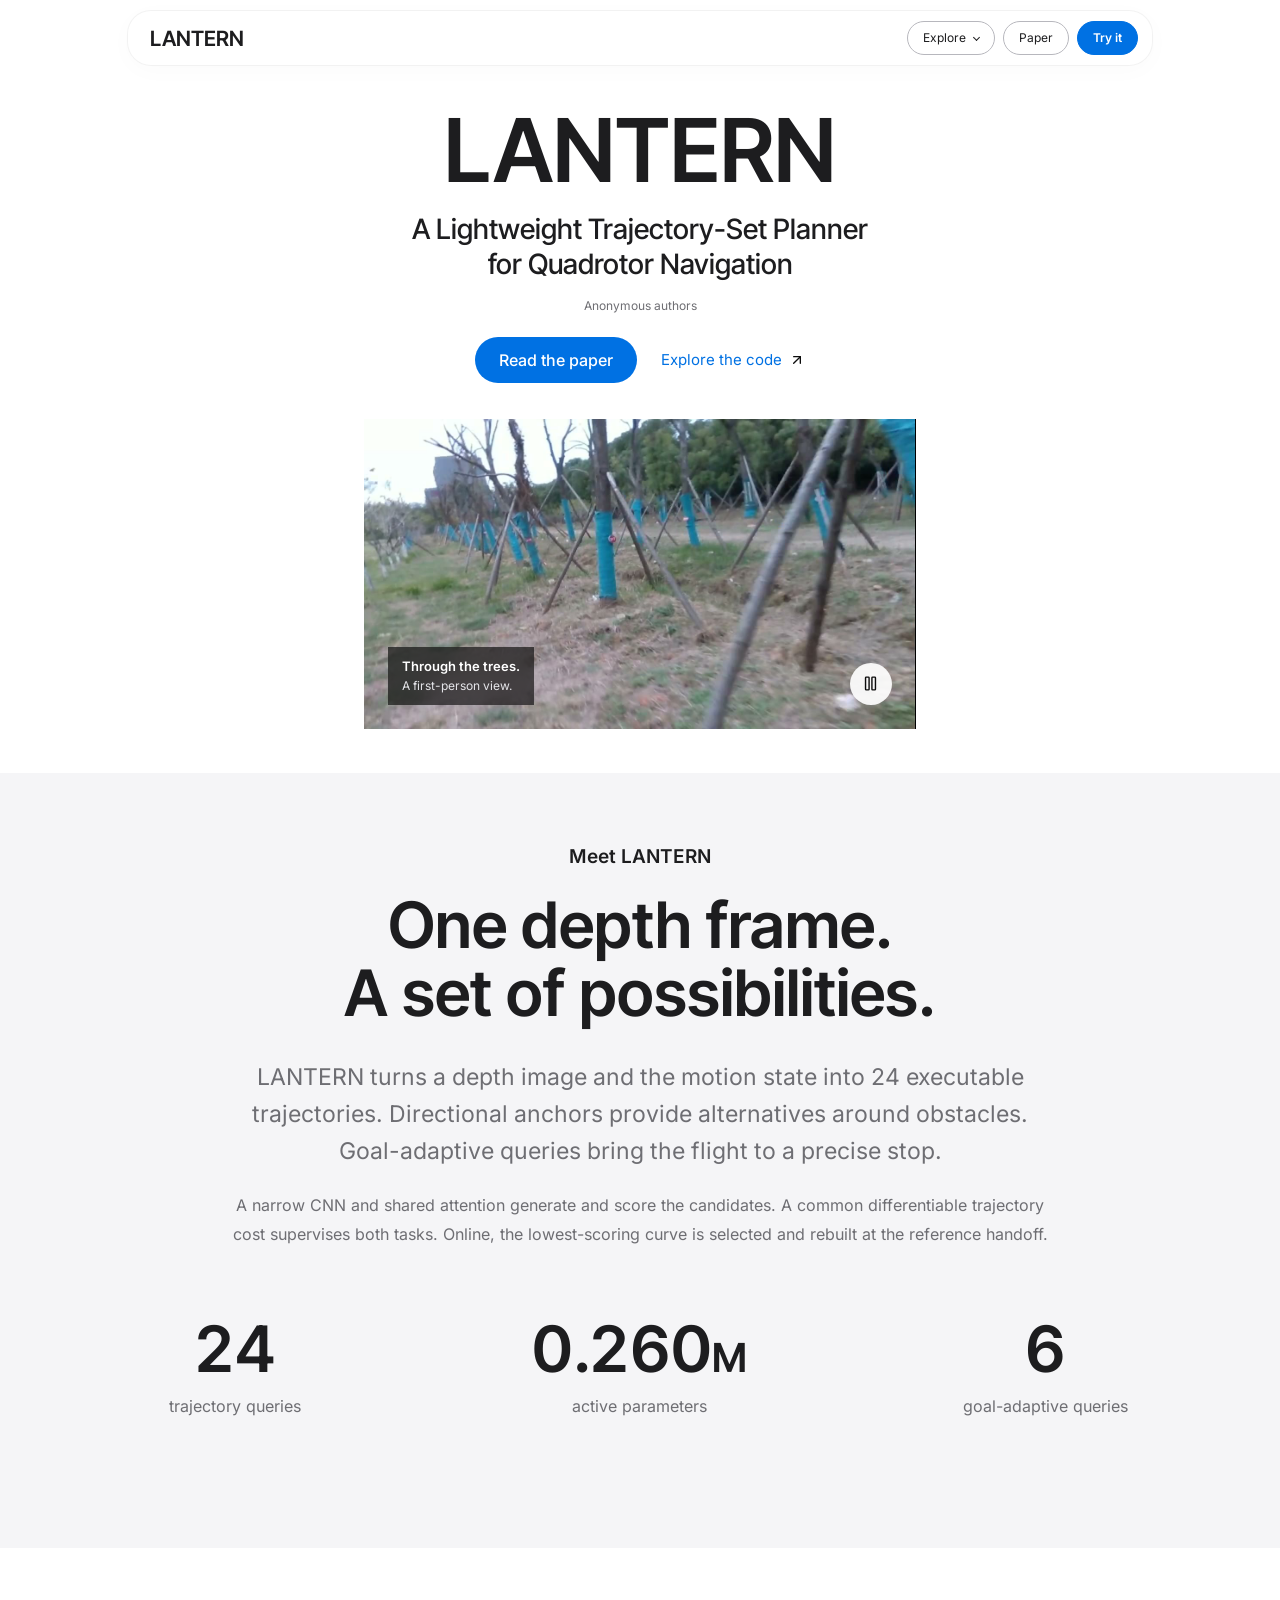
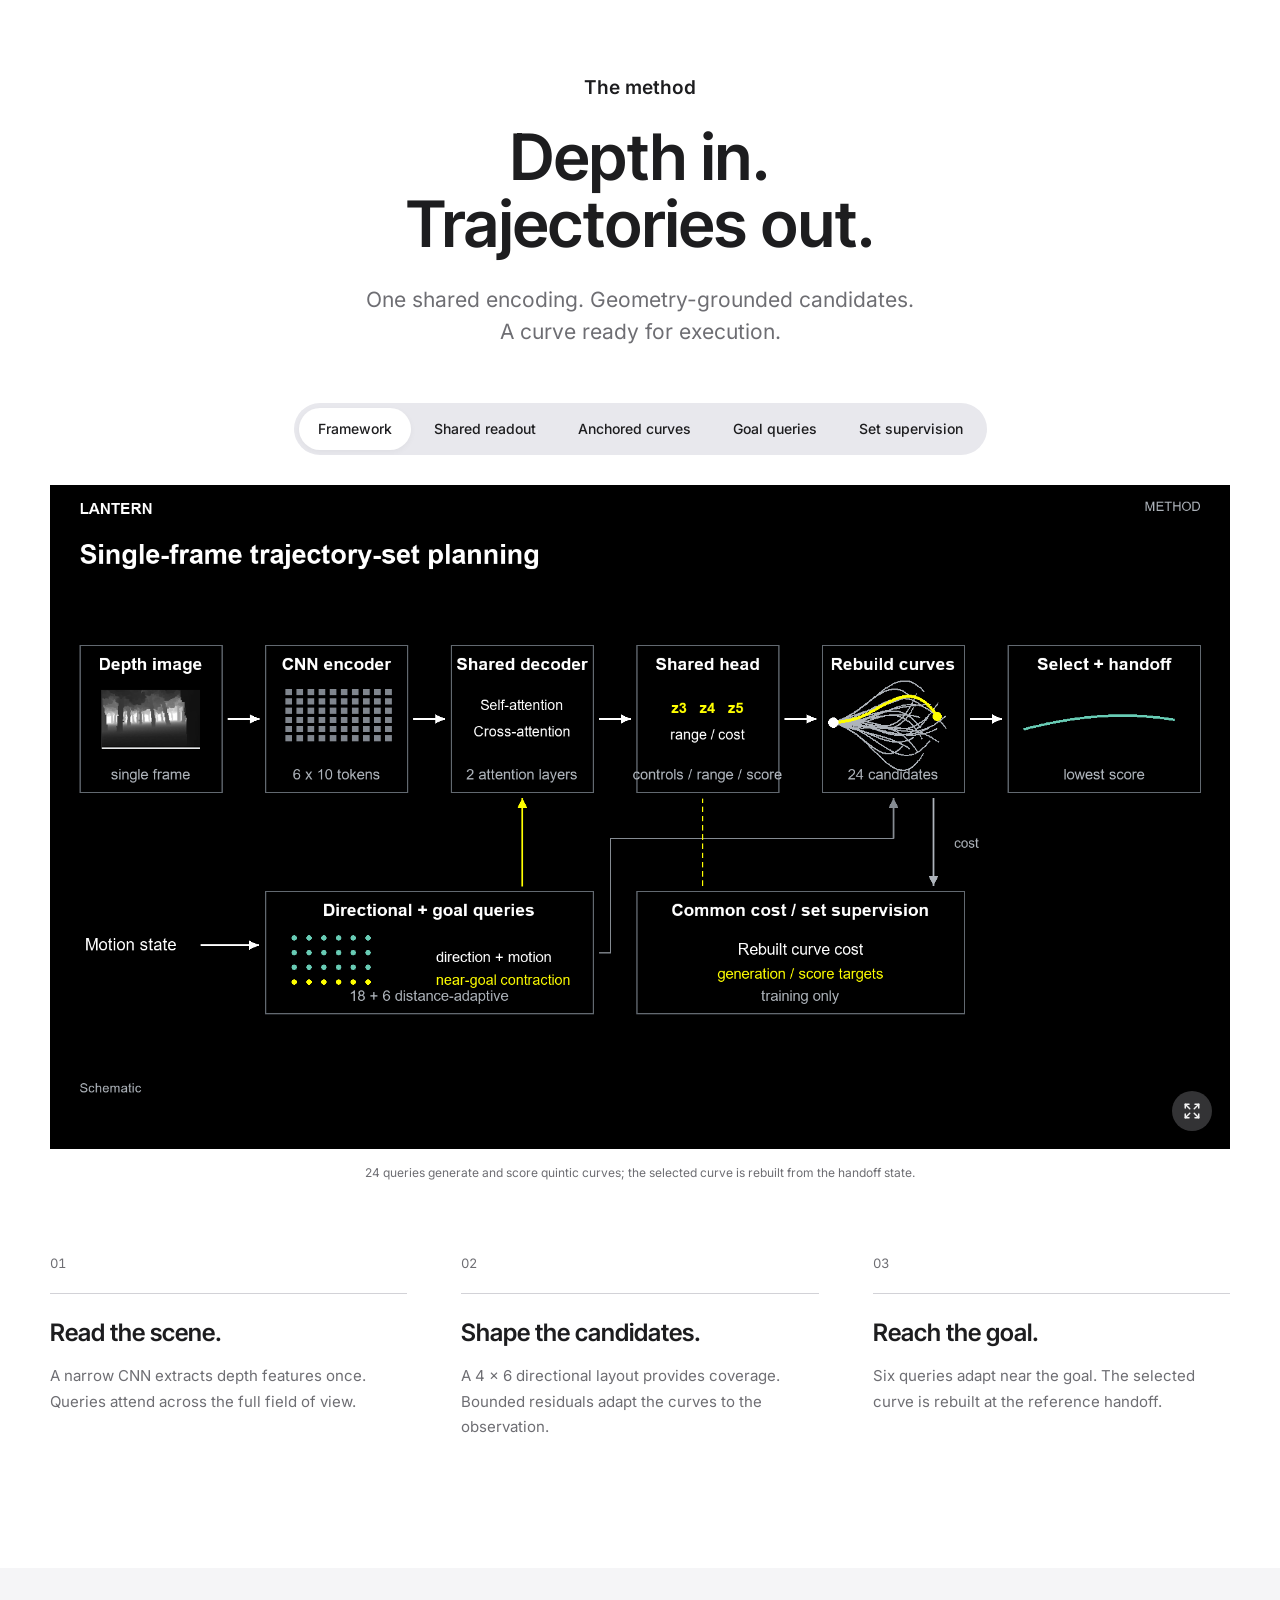
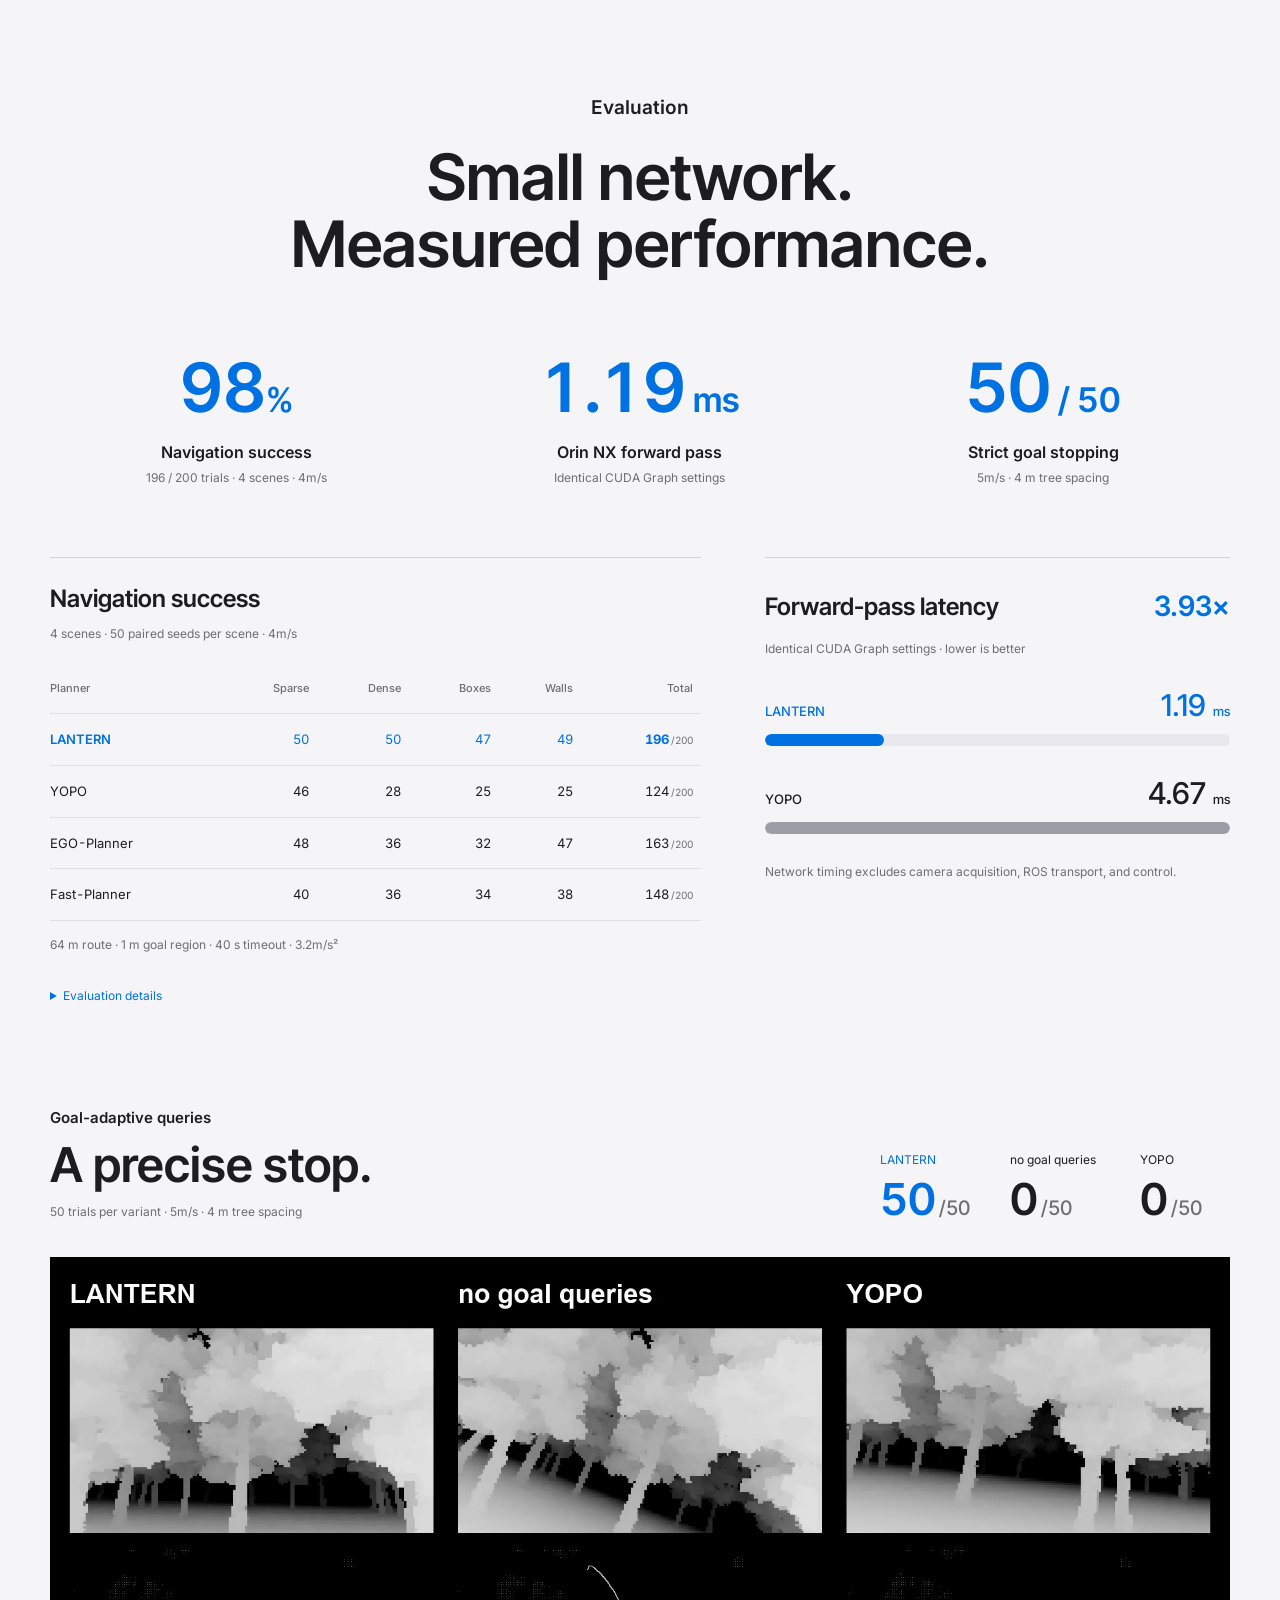
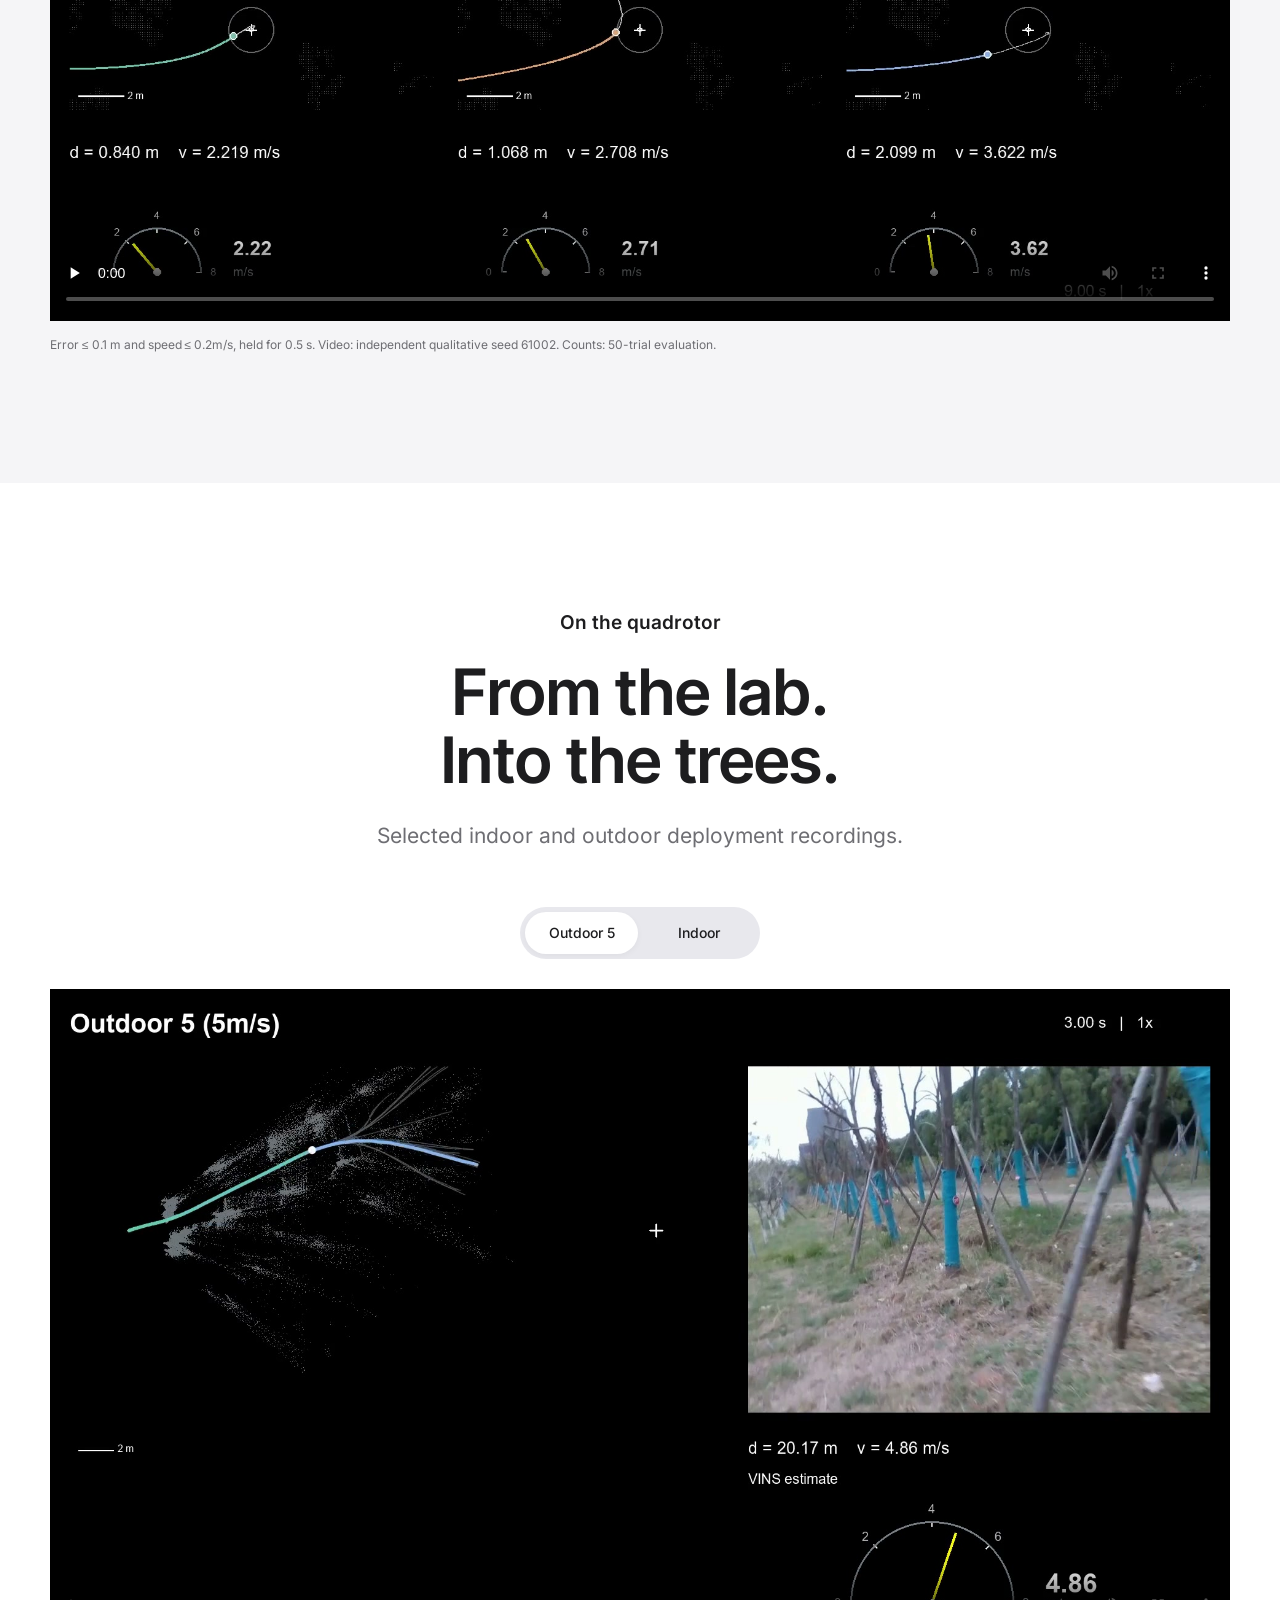
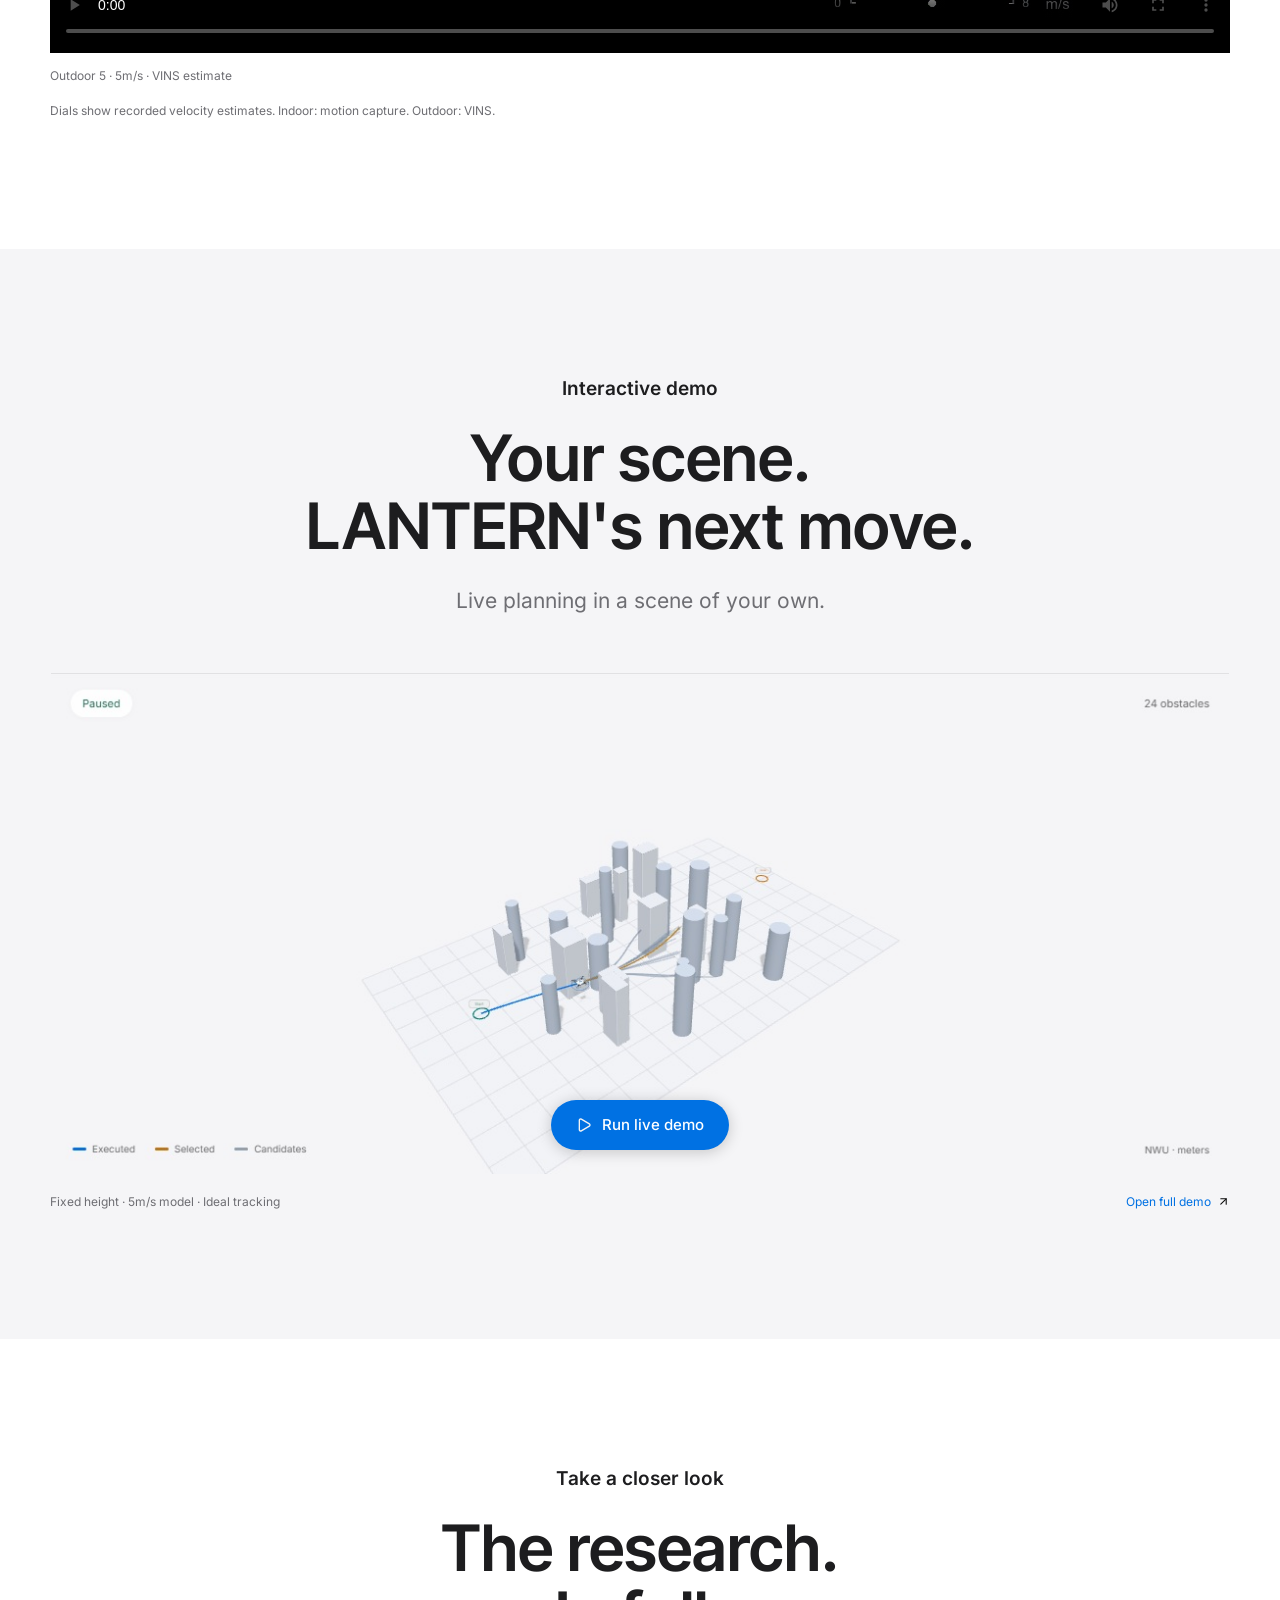
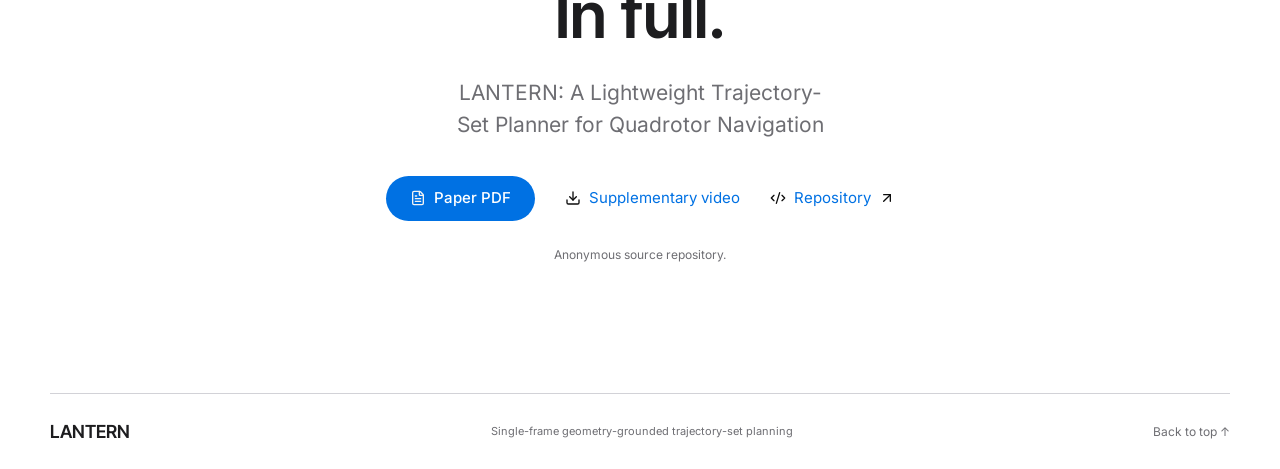
==== index.html @ fa24266c "Restyle live planner with light materials, soft shadows and refined controls" ====
<!doctype html>
<html lang="en">
<head>
  <meta charset="utf-8">
  <meta name="viewport" content="width=device-width, initial-scale=1">
  <meta name="theme-color" content="#ffffff">
  <meta name="description" content="LANTERN: A Lightweight Trajectory-Set Planner for Quadrotor Navigation. Research overview, method, simulation and real-flight experiments, paper, code, and an interactive planner.">
  <meta property="og:title" content="LANTERN">
  <meta property="og:description" content="A Lightweight Trajectory-Set Planner for Quadrotor Navigation">
  <meta property="og:image" content="assets/method-overview.png">
  <title>LANTERN | A Lightweight Trajectory-Set Planner for Quadrotor Navigation</title>
  <link rel="icon" href="assets/favicon.png">
  <link rel="preload" href="assets/fonts/inter-tight-latin.woff2" as="font" type="font/woff2" crossorigin>
  <link rel="preload" href="assets/fonts/inter-latin.woff2" as="font" type="font/woff2" crossorigin>
  <link rel="stylesheet" href="assets/project-fonts.css?v=studio-20261114">
  <link rel="stylesheet" href="style.css?v=studio-20261114">
  <script src="project.js?v=studio-20261114" defer></script>
</head>
<body>
  <a class="skip-link" href="#main">Skip to content</a>
  <header class="site-header">
    <a class="wordmark" href="#" aria-label="LANTERN home">LANTERN</a>
    <nav aria-label="Main navigation">
      <details class="explore-menu">
        <summary>Explore <span class="chevron" aria-hidden="true"></span></summary>
        <div class="explore-links">
          <a href="#overview">Overview</a>
          <a href="#method">The method</a>
          <a href="#results">Evaluation</a>
          <a href="#flights">Real flights</a>
          <a href="#demo">Interactive demo</a>
          <a href="#resources">Resources</a>
        </div>
      </details>
      <a class="nav-paper" href="assets/LANTERN_paper.pdf?v=paper-20261113-bce1fd978200" target="_blank" rel="noopener">Paper</a>
      <a class="nav-try" href="#demo">Try it</a>
    </nav>
  </header>
  <main id="main">
    <section class="hero" aria-labelledby="project-title">
      <div class="paper-heading wrap">
        <h1 id="project-title">LANTERN</h1>
        <p class="paper-title">A Lightweight Trajectory-Set Planner<br> for Quadrotor Navigation</p>
        <p class="author-note">Anonymous authors</p>
        <div class="paper-actions">
          <a class="primary" href="assets/LANTERN_paper.pdf?v=paper-20261113-bce1fd978200" target="_blank" rel="noopener">Read the paper</a>
          <a class="text-link" href="https://anonymous.4open.science/r/LANTERN-4944/" target="_blank" rel="noopener">Explore the code <img src="assets/arrow-up-right.svg" alt=""></a>
        </div>
      </div>
      <div class="hero-media">
        <video id="hero-video" muted loop playsinline preload="metadata" poster="assets/fpv-poster.jpg" aria-label="First-person outdoor quadrotor flight"><source src="assets/fpv.mp4" type="video/mp4"></video>
        <div class="hero-media-label"><span>Through the trees.</span><span>A first-person view.</span></div>
        <button id="hero-playback" class="round-control" type="button" aria-label="Play first-person video" title="Play first-person video" hidden><img src="assets/play.svg" alt=""></button>
      </div>
    </section>
    <section class="section band" id="overview" aria-labelledby="abstract-heading">
      <div class="narrow overview-copy" data-reveal>
        <p class="eyebrow">Meet LANTERN</p>
        <h2 id="abstract-heading">One depth frame.<br>A set of possibilities.</h2>
        <p class="lead">LANTERN turns a depth image and the motion state into 24 executable trajectories. Directional anchors provide alternatives around obstacles. Goal-adaptive queries bring the flight to a precise stop.</p>
        <p class="overview-detail">A narrow CNN and shared attention generate and score the candidates. A common differentiable trajectory cost supervises both tasks. Online, the lowest-scoring curve is selected and rebuilt at the reference handoff.</p>
      </div>
      <div class="key-facts wrap" aria-label="Paper highlights" data-reveal>
        <div><b>24</b><span>trajectory queries</span></div>
        <div><b>0.260<span>M</span></b><span>active parameters</span></div>
        <div><b>6</b><span>goal-adaptive queries</span></div>
      </div>
    </section>

    <section class="section wrap" id="method" aria-labelledby="method-heading">
      <div class="method-content">
        <div class="section-heading" data-reveal><p class="eyebrow">The method</p><h2 id="method-heading">Depth in.<br>Trajectories out.</h2><p>One shared encoding. Geometry-grounded candidates.<br>A curve ready for execution.</p></div>
        <div class="tabs" role="tablist" aria-label="Method components">
          <button role="tab" id="tab-overview" aria-controls="method-panel" aria-selected="true" tabindex="0" data-method="overview">Framework</button>
          <button role="tab" id="tab-readout" aria-controls="method-panel" aria-selected="false" tabindex="-1" data-method="attention">Shared readout</button>
          <button role="tab" id="tab-avoidance" aria-controls="method-panel" aria-selected="false" tabindex="-1" data-method="anchors">Anchored curves</button>
          <button role="tab" id="tab-goal" aria-controls="method-panel" aria-selected="false" tabindex="-1" data-method="goal">Goal queries</button>
          <button role="tab" id="tab-training" aria-controls="method-panel" aria-selected="false" tabindex="-1" data-method="learning">Set supervision</button>
        </div>
        <div id="method-panel" role="tabpanel" aria-labelledby="tab-overview">
          <button class="figure-button" type="button" data-enlarge aria-label="Enlarge method figure">
            <img id="method-image" src="assets/method-overview.png" alt="LANTERN framework: depth encoder, shared query decoder, residual head, curve reconstruction, common-cost training, and reference handoff." width="1920" height="1080" loading="lazy">
            <span class="zoom-icon"><img src="assets/expand.svg" alt=""></span>
          </button>
          <p class="figure-caption method-caption" id="method-description" aria-live="polite">24 queries generate and score quintic curves; the selected curve is rebuilt from the handoff state.</p>
        </div>
        <div class="method-notes" data-reveal>
          <div><span class="step-number">01</span><h3>Read the scene.</h3><p>A narrow CNN extracts depth features once. Queries attend across the full field of view.</p></div>
          <div><span class="step-number">02</span><h3>Shape the candidates.</h3><p>A 4 × 6 directional layout provides coverage. Bounded residuals adapt the curves to the observation.</p></div>
          <div><span class="step-number">03</span><h3>Reach the goal.</h3><p>Six queries adapt near the goal. The selected curve is rebuilt at the reference handoff.</p></div>
        </div>
      </div>
    </section>

    <section class="section band" id="results" aria-labelledby="results-heading">
      <div class="wrap">
      <div class="section-heading" data-reveal><p class="eyebrow">Evaluation</p><h2 id="results-heading">Small network.<br>Measured performance.</h2></div>
      <div class="performance-highlights" data-reveal>
        <div><b>98<span>%</span></b><h3>Navigation success</h3><p>196 / 200 trials · 4 scenes · 4m/s</p></div>
        <div><b>1.19<span> ms</span></b><h3>Orin NX forward pass</h3><p>Identical CUDA Graph settings</p></div>
        <div><b>50<span> / 50</span></b><h3>Strict goal stopping</h3><p>5m/s · 4 m tree spacing</p></div>
      </div>
      <div class="results-grid">
        <div class="result-block">
          <h3>Navigation success</h3>
          <p class="small-note">4 scenes · 50 paired seeds per scene · 4m/s</p>
          <div class="table-scroll">
            <table>
              <caption class="sr-only">Successful navigation episodes, each scene has 50 trials</caption>
              <thead><tr><th scope="col">Planner</th><th scope="col">Sparse</th><th scope="col">Dense</th><th scope="col">Boxes</th><th scope="col">Walls</th><th scope="col">Total</th></tr></thead>
              <tbody>
                <tr class="ours"><th scope="row">LANTERN</th><td>50</td><td>50</td><td>47</td><td>49</td><td><b>196</b><span>/200</span></td></tr>
                <tr><th scope="row">YOPO</th><td>46</td><td>28</td><td>25</td><td>25</td><td>124<span>/200</span></td></tr>
                <tr><th scope="row">EGO-Planner</th><td>48</td><td>36</td><td>32</td><td>47</td><td>163<span>/200</span></td></tr>
                <tr><th scope="row">Fast-Planner</th><td>40</td><td>36</td><td>34</td><td>38</td><td>148<span>/200</span></td></tr>
              </tbody>
            </table>
          </div>
          <p class="figure-caption">64 m route · 1 m goal region · 40 s timeout · 3.2m/s²</p>
        </div>
        <div class="result-block latency-block">
          <div class="latency-heading"><h3>Forward-pass latency</h3><span><b>3.93×</b></span></div>
          <p class="small-note">Identical CUDA Graph settings · lower is better</p>
          <div class="latency-row ours"><div><b>LANTERN</b><strong>1.19 <span>ms</span></strong></div><div class="bar-track"><span class="bar" style="--bar-width:25.49%"></span></div></div>
          <div class="latency-row"><div><b>YOPO</b><strong>4.67 <span>ms</span></strong></div><div class="bar-track"><span class="bar" style="--bar-width:100%"></span></div></div>
          <p class="figure-caption">Network timing excludes camera acquisition, ROS transport, and control.</p>
        </div>
      </div>
      <details class="protocol-details"><summary>Evaluation details</summary><p>The 4m/s navigation counts, the 5m/s strict-stopping counts, and the 8m/s video examples use distinct protocols. The interactive demo uses publication weights with separate web terminal tuning at 5m/s and ideal tracking. Forward-pass timing comes from the registered compatibility instance; 0.260M denotes the active model after pruning unused branches. No new Orin timing of the pruned instance is reported here.</p></details>
      <div class="stopping" data-reveal>
        <div class="stopping-copy">
          <div><p class="eyebrow">Goal-adaptive queries</p><h3>A precise stop.</h3><p class="small-note">50 trials per variant · 5m/s · 4 m tree spacing</p></div>
          <dl class="stop-totals"><div class="ours"><dt>LANTERN</dt><dd>50<span>/50</span></dd></div><div><dt>no goal queries</dt><dd>0<span>/50</span></dd></div><div><dt>YOPO</dt><dd>0<span>/50</span></dd></div></dl>
        </div>
        <video class="wide-video" controls playsinline preload="none" poster="assets/stopping-poster.jpg" aria-label="Independent stopping comparison: LANTERN, no goal queries, and YOPO"><source src="assets/stopping.mp4" type="video/mp4"></video>
      </div>
      <p class="figure-caption">Error ≤ 0.1 m and speed ≤ 0.2m/s, held for 0.5 s. Video: independent qualitative seed 61002. Counts: 50-trial evaluation.</p>
      </div>
    </section>

    <section class="section" id="flights" aria-labelledby="flights-heading">
      <div class="wrap">
        <div class="section-heading" data-reveal><p class="eyebrow">On the quadrotor</p><h2 id="flights-heading">From the lab.<br>Into the trees.</h2><p>Selected indoor and outdoor deployment recordings.</p></div>
        <div class="tabs flight-tabs" role="tablist" aria-label="Recorded flight selection">
          <button role="tab" id="flight-outdoor5" aria-controls="flight-panel" aria-selected="true" tabindex="0" data-flight="outdoor5">Outdoor 5</button>
          <button role="tab" id="flight-indoor" aria-controls="flight-panel" aria-selected="false" tabindex="-1" data-flight="indoor">Indoor</button>
        </div>
        <div id="flight-panel" role="tabpanel" aria-labelledby="flight-outdoor5">
          <video id="flight-video" class="wide-video" controls playsinline preload="metadata" poster="assets/outdoor5-poster.jpg" aria-label="Outdoor experiment 5 at 5m/s"><source src="assets/outdoor5.mp4" type="video/mp4"></video>
          <p class="figure-caption" id="flight-description" aria-live="polite">Outdoor 5 · 5m/s · VINS estimate</p>
        </div>
        <p class="figure-caption">Dials show recorded velocity estimates. Indoor: motion capture. Outdoor: VINS.</p>
      </div>
    </section>

    <section class="section band" id="demo" aria-labelledby="demo-heading">
      <div class="wrap">
      <div class="section-heading" data-reveal><p class="eyebrow">Interactive demo</p><h2 id="demo-heading">Your scene.<br>LANTERN's next move.</h2><p>Live planning in a scene of your own.</p></div>
      <div class="demo-preview" id="demo-preview">
        <img src="assets/live-demo-preview.jpg?v=studio-demo-20261114" alt="A generated obstacle scene with live LANTERN candidate trajectories" width="1202" height="510" loading="lazy">
        <button class="launch-demo" id="launch-demo" type="button"><img src="assets/play.svg" alt="">Run live demo</button>
      </div>
      <iframe class="live-sandbox" id="live-sandbox" data-src="demo.html?embed=1&amp;v=studio-demo-20261114" title="Live LANTERN planner with user-generated obstacles" hidden></iframe>
      <div class="demo-caption"><p>Fixed height · 5m/s model · Ideal tracking</p><div class="demo-links"><button id="close-demo" type="button" hidden>Close demo <img src="assets/x.svg" alt=""></button><a href="demo.html" target="_blank" rel="noopener">Open full demo <img src="assets/arrow-up-right.svg" alt=""></a></div></div>
      <noscript><p>The interactive planner requires JavaScript.</p></noscript>
      </div>
    </section>

    <section class="section resources wrap" id="resources" aria-labelledby="resources-heading">
      <p class="eyebrow">Take a closer look</p>
      <h2 id="resources-heading">The research.<br>In full.</h2>
      <p>LANTERN: A Lightweight Trajectory-Set Planner for Quadrotor Navigation</p>
      <div class="resource-links">
        <a class="primary" href="assets/LANTERN_paper.pdf?v=paper-20261113-bce1fd978200" target="_blank" rel="noopener"><img src="assets/file-text.svg" alt="">Paper PDF</a>
        <a href="assets/LANTERN_multimedia.zip?v=horizons-v11-20261112" download><img src="assets/download.svg" alt="">Supplementary video</a>
        <a href="https://anonymous.4open.science/r/LANTERN-4944/" target="_blank" rel="noopener"><img src="assets/code-xml.svg" alt="">Repository <img src="assets/arrow-up-right.svg" alt=""></a>
      </div>
      <p class="figure-caption">Anonymous source repository.</p>
    </section>
  </main>
  <footer class="wrap"><a href="#" class="wordmark">LANTERN</a><p>Single-frame geometry-grounded trajectory-set planning</p><a href="#main" class="back-top">Back to top <span aria-hidden="true">↑</span></a></footer>
  <dialog id="figure-dialog" aria-label="Method figure"><button class="icon-button dialog-close" type="button" aria-label="Close enlarged figure" title="Close enlarged figure"><img src="assets/x.svg" alt=""></button><img id="enlarged-image" alt=""></dialog>
</body>
</html>
---- assets/project-fonts.css ----
@font-face {
  font-family: "Inter";
  font-style: normal;
  font-weight: 400 700;
  font-display: swap;
  src: url("fonts/inter-latin.woff2") format("woff2");
}
@font-face {
  font-family: "Inter Tight";
  font-style: normal;
  font-weight: 500 700;
  font-display: swap;
  src: url("fonts/inter-tight-latin.woff2") format("woff2");
}
---- style.css ----
:root {
  color-scheme: light;
  --ink: #1d1d1f;
  --muted: #6e6e73;
  --line: #d2d2d7;
  --band: #f5f5f7;
  --fill: #e8e8ed;
  --blue: #0071e3;
  --display: "Inter Tight", "Helvetica Neue", sans-serif;
}
* { box-sizing: border-box; letter-spacing: 0; }
[hidden] { display: none !important; }
html { scroll-behavior: smooth; scroll-padding-top: 100px; }
body { margin: 0; background: #fff; color: var(--ink); font: 16px/1.6 "Inter", "Helvetica Neue", sans-serif; -webkit-font-smoothing: antialiased; }
::selection { background: #d6e9ff; color: #102b49; }
a { color: inherit; text-decoration: none; }
button, select { font: inherit; color: inherit; }
button, a, summary { -webkit-tap-highlight-color: transparent; touch-action: manipulation; }
button, summary { cursor: pointer; }
:focus-visible { outline: 3px solid #0071e3; outline-offset: 5px; }
button:disabled { cursor: default; }
img { max-width: 100%; display: block; }
video { display: block; max-width: 100%; background: #000; }
h1, h2, h3, p { margin: 0; }
h1, h2, h3, .wordmark, .key-facts b, .performance-highlights b, .stop-totals dd { font-family: var(--display); font-weight: 600; }
h2 { font-size: 64px; line-height: 1.06; text-wrap: balance; }
h3 { font-size: 24px; line-height: 1.25; }
.wrap { width: min(1200px, calc(100% - 100px)); margin-inline: auto; }
.narrow { width: min(830px, calc(100% - 100px)); margin-inline: auto; }
.section { padding-block: 128px; }
.band { background: var(--band); }
.eyebrow { margin-bottom: 22px; font-size: 19px; line-height: 1.3; font-weight: 600; }
.section-heading { text-align: center; margin-bottom: 56px; }
.section-heading > p:not(.eyebrow) { max-width: 680px; margin: 26px auto 0; color: var(--muted); font-size: 21px; line-height: 1.5; text-wrap: balance; }
.primary { display: inline-flex; justify-content: center; align-items: center; gap: 9px; min-height: 46px; padding: 11px 24px; border: 0; border-radius: 999px; background: var(--blue); color: #fff; font-size: 16px; font-weight: 500; line-height: 1.5; transition: background .2s; }
.primary:hover, .nav-try:hover { background: #0077ed; }
.primary img { width: 17px; height: 17px; }
.text-link { display: inline-flex; align-items: center; gap: 7px; color: var(--blue); }
.text-link:hover, .back-top:hover { text-decoration: underline; text-underline-offset: 4px; }
.text-link img { width: 16px; height: 16px; filter: invert(1); }

/* Keep navigation compact and leave the research the full page. */
.site-header { position: fixed; z-index: 10; top: 10px; left: 50%; transform: translateX(-50%); width: min(1026px, calc(100% - 32px)); height: 56px; display: flex; align-items: center; justify-content: space-between; gap: 24px; padding: 0 14px 0 22px; border: 1px solid #0000000d; border-radius: 24px; background: #ffffffdf; backdrop-filter: blur(20px) saturate(170%); -webkit-backdrop-filter: blur(20px) saturate(170%); box-shadow: 0 5px 24px #00000005; }
.wordmark { font-size: 21px; line-height: 1; }
nav { display: flex; align-items: center; gap: 8px; font-size: 12px; line-height: 1.3; }
nav > a, .explore-menu summary { display: flex; align-items: center; justify-content: center; gap: 8px; height: 34px; padding: 0 15px; border: 1px solid #b7b7bd; border-radius: 999px; }
.nav-try { color: #fff; background: var(--blue); border-color: var(--blue); font-weight: 600; }
.explore-menu summary { list-style: none; }
.explore-menu summary::-webkit-details-marker { display: none; }
.chevron { width: 5px; height: 5px; border-right: 1px solid currentColor; border-bottom: 1px solid currentColor; transform: translateY(-1px) rotate(45deg); transition: transform .2s; }
.explore-menu[open] .chevron { transform: translateY(2px) rotate(225deg); }
.explore-links { position: absolute; right: 14px; top: 65px; width: 250px; padding: 10px; border: 1px solid #0000000d; border-radius: 8px; background: #fff; box-shadow: 0 14px 50px #00000012; }
.explore-links a { display: flex; align-items: center; min-height: 44px; padding: 8px 14px; border-radius: 5px; font-size: 15px; }
.explore-links a:hover, .explore-links a[aria-current="location"] { background: var(--band); color: var(--blue); }

.hero { padding-top: 104px; padding-bottom: 44px; }
.paper-heading { text-align: center; }
h1 { font-size: 88px; line-height: 1.05; font-weight: 600; }
.paper-title { margin: 16px auto 0; font-family: var(--display); font-size: 28px; line-height: 1.25; font-weight: 500; text-wrap: balance; }
.author-note { margin-top: 14px; font-size: 12px; color: var(--muted); }
.paper-actions { display: flex; align-items: center; justify-content: center; flex-wrap: wrap; gap: 24px; margin-top: 21px; font-size: 15px; }
.hero-media { position: relative; width: min(960px, calc(100% - 100px)); margin: 36px auto 0; background: #000; }
#hero-video { width: 100%; aspect-ratio: 16/9; object-fit: contain; }
.hero-media-label { position: absolute; left: 24px; bottom: 24px; display: flex; flex-direction: column; padding: 10px 14px; background: #0009; color: #fff; font-size: 13px; line-height: 1.5; backdrop-filter: blur(10px); }
.hero-media-label span:first-child { font-weight: 600; }
.hero-media-label span:last-child { color: #e4e4e8; font-size: 12px; }
.round-control { width: 42px; height: 42px; border: 0; border-radius: 50%; background: #ffffffeb; display: grid; place-items: center; }
.round-control img { width: 17px; height: 17px; filter: invert(1); }
#hero-playback { position: absolute; right: 24px; bottom: 24px; }
#hero-playback:hover { background: #fff; }
.overview-copy { text-align: center; }
#overview { padding-top: 72px; }
.lead { color: var(--muted); font-size: 23px; line-height: 1.6; margin-top: 32px; text-wrap: pretty; }
.overview-detail { color: var(--muted); font-size: 16px; line-height: 1.8; margin-top: 22px; }
.key-facts { display: grid; grid-template-columns: repeat(3, minmax(0, 1fr)); gap: 36px; margin-top: 65px; text-align: center; }
.key-facts > div { display: flex; flex-direction: column; gap: 10px; }
.key-facts b { font-size: 64px; line-height: 1.1; font-variant-numeric: tabular-nums; }
.key-facts b span { font-size: 40px; }
.key-facts > div > span { font-size: 16px; color: var(--muted); }
.tabs { display: flex; width: fit-content; max-width: 100%; align-items: stretch; gap: 4px; padding: 5px; margin: 0 auto 30px; border-radius: 999px; background: var(--fill); overflow-x: auto; scrollbar-width: thin; }
.tabs button { flex-shrink: 0; background: transparent; border: 0; border-radius: 999px; padding: 11px 19px; font-size: 14px; font-weight: 500; white-space: nowrap; line-height: 1.4; transition: background .2s, color .2s; }
.tabs button[aria-selected="true"] { background: #fff; color: var(--ink); box-shadow: 0 2px 6px #0000000b; }
.tabs button:hover { color: var(--blue); }
.tabs button:focus-visible { outline-offset: -3px; }
.figure-button { position: relative; width: 100%; aspect-ratio: 16/9; display: block; padding: 0; border: 0; background: #000; }
.figure-button > img { width: 100%; height: 100%; object-fit: contain; }
.zoom-icon { position: absolute; right: 18px; bottom: 18px; display: grid; place-items: center; width: 40px; height: 40px; background: #333335; border-radius: 50%; }
.zoom-icon img { width: 18px; height: 18px; }
.figure-caption { margin-top: 14px; color: var(--muted); font-size: 12px; line-height: 1.7; }
.method-caption { min-height: 42px; text-align: center; }
.method-notes { display: grid; grid-template-columns: repeat(3, minmax(0, 1fr)); gap: 54px; margin-top: 48px; }
.step-number { display: block; padding-bottom: 20px; margin-bottom: 24px; border-bottom: 1px solid var(--line); color: var(--muted); font-size: 13px; font-variant-numeric: tabular-nums; }
.method-notes p { color: var(--muted); font-size: 15px; line-height: 1.7; margin-top: 15px; }
.performance-highlights { display: grid; grid-template-columns: repeat(3, minmax(0, 1fr)); gap: 30px; margin: 72px 0 70px; text-align: center; }
.performance-highlights b { display: block; color: var(--blue); font-size: 68px; line-height: 1.1; white-space: nowrap; font-variant-numeric: tabular-nums; }
.performance-highlights b span { font-size: 34px; }
.performance-highlights h3 { font: 600 16px/1.5 "Inter", sans-serif; margin-top: 15px; }
.performance-highlights p { font-size: 12px; color: var(--muted); margin-top: 4px; }
.results-grid { display: grid; grid-template-columns: 1.4fr 1fr; gap: 64px; }
.result-block { min-width: 0; padding-top: 26px; border-top: 1px solid var(--line); }
.small-note { margin-top: 10px; color: var(--muted); font-size: 12px; }
.table-scroll { overflow-x: auto; margin-top: 22px; }
table { width: 100%; border-collapse: collapse; font-size: 13px; font-variant-numeric: tabular-nums; text-align: right; white-space: nowrap; }
th, td { padding: 15px 8px; border-bottom: 1px solid #dedee3; }
th:first-child { padding-left: 0; text-align: left; }
thead th { color: var(--muted); font-size: 11px; font-weight: 500; }
tbody th { font-weight: 400; }
tbody .ours th { font-weight: 600; }
td > span { margin-left: 2px; font-size: 10px; color: var(--muted); }
.ours { color: var(--blue); }
.latency-heading { display: flex; align-items: center; justify-content: space-between; gap: 15px; }
.latency-heading b { font-family: var(--display); color: var(--blue); font-size: 28px; font-weight: 600; }
.latency-row { margin-top: 32px; }
.latency-row > div:first-child { display: flex; justify-content: space-between; align-items: baseline; gap: 12px; margin-bottom: 12px; }
.latency-row b { font-size: 13px; font-weight: 500; }
.latency-row strong { font-family: var(--display); font-size: 30px; font-weight: 500; line-height: 1; }
.latency-row strong span { font-size: 13px; }
.bar-track { height: 12px; background: var(--fill); overflow: hidden; border-radius: 6px; }
.bar { display: block; width: var(--bar-width); height: 100%; background: #9d9da6; border-radius: inherit; }
.ours .bar { background: var(--blue); }
.latency-block > .figure-caption { margin-top: 28px; }
.protocol-details { font-size: 12px; color: var(--muted); margin-top: 30px; }
.protocol-details summary { width: fit-content; min-height: 32px; color: var(--blue); }
.protocol-details p { max-width: 900px; line-height: 1.8; margin-top: 12px; }
.stopping { margin-top: 90px; }
.stopping-copy { display: flex; align-items: flex-end; justify-content: space-between; gap: 40px; margin-bottom: 36px; }
.stopping-copy .eyebrow { font-size: 15px; margin-bottom: 12px; }
.stopping-copy h3 { font-size: 48px; line-height: 1.1; }
.stop-totals { display: grid; grid-template-columns: repeat(3, minmax(0, 1fr)); gap: 40px; margin: 0; }
.stop-totals dt { font-size: 12px; white-space: nowrap; }
.stop-totals dd { font-size: 44px; font-variant-numeric: tabular-nums; margin: 8px 0 0; line-height: 1; }
.stop-totals dd span { font-size: 20px; color: var(--muted); font-weight: 500; margin-left: 3px; }
.wide-video { width: 100%; height: auto; aspect-ratio: 16/9; object-fit: contain; }
.flight-tabs { min-width: 240px; }
.flight-tabs button { flex: 1; }
.demo-preview { position: relative; aspect-ratio: 1202/510; background: #f5f5f7; }
.demo-preview > img { width: 100%; height: 100%; object-fit: contain; }
.launch-demo { position: absolute; left: 50%; bottom: 24px; transform: translateX(-50%); display: flex; align-items: center; justify-content: center; gap: 10px; padding: 13px 25px; border: 0; border-radius: 999px; background: var(--blue); color: #fff; font-size: 15px; white-space: nowrap; font-weight: 500; box-shadow: 0 2px 15px #0003; }
.launch-demo > img { width: 16px; height: 16px; }
.launch-demo:hover { background: #0077ed; }
.live-sandbox { width: 100%; display: block; height: 800px; border: 0; background: #f5f5f7; }
.demo-caption { display: flex; justify-content: space-between; align-items: flex-start; gap: 22px; margin-top: 18px; color: var(--muted); font-size: 12px; }
.demo-links { display: flex; align-items: center; gap: 22px; }
.demo-links a, .demo-links button { display: flex; gap: 6px; align-items: center; background: transparent; border: 0; padding: 0; color: var(--blue); font: inherit; white-space: nowrap; }
.demo-links img { width: 13px; height: 13px; filter: invert(1); }
.resources { text-align: center; }
.resources > p:not(.eyebrow):not(.figure-caption) { max-width: 600px; margin: 28px auto 0; font-size: 21px; line-height: 1.5; color: var(--muted); text-wrap: balance; }
.resource-links { display: flex; justify-content: center; align-items: center; flex-wrap: wrap; gap: 30px; margin-top: 36px; }
.resource-links a { display: flex; align-items: center; gap: 8px; min-height: 44px; font-size: 15px; color: var(--blue); }
.resource-links a:hover { text-decoration: underline; text-underline-offset: 4px; }
.resource-links img { width: 16px; height: 16px; filter: invert(1); }
.resource-links .primary { color: #fff; }
.resource-links .primary img { filter: none; }
.resources .figure-caption { margin-top: 24px; }
footer { display: flex; justify-content: space-between; align-items: center; gap: 24px; padding-block: 28px; border-top: 1px solid var(--line); color: var(--muted); }
footer .wordmark { color: var(--ink); font-size: 18px; }
footer p { font-size: 11px; }
.back-top { font-size: 12px; white-space: nowrap; }
dialog { position: fixed; width: 96vw; max-width: 1920px; height: 92svh; max-height: 1080px; border: 1px solid #43484b; padding: 44px 16px 16px; background: #000; color: #fff; overflow: auto; }
dialog::backdrop { background: #000e; }
dialog > img { width: 100%; height: 100%; object-fit: contain; }
.icon-button { display: grid; place-items: center; width: 42px; height: 42px; padding: 10px; border: 1px solid #555; background: #29292b; border-radius: 50%; }
.icon-button img { width: 18px; height: 18px; }
.dialog-close { position: fixed; right: 4vw; top: 6svh; z-index: 2; }
.skip-link { position: fixed; left: 12px; top: -80px; padding: 12px; z-index: 20; background: #fff; color: var(--blue); }
.skip-link:focus { top: 12px; }
.sr-only { position: absolute; width: 1px; height: 1px; padding: 0; margin: -1px; overflow: hidden; clip: rect(0,0,0,0); white-space: nowrap; border: 0; }
@media (min-width: 1001px) {
  .hero-media { width: min(960px, calc((100svh - 590px) * 16 / 9)); min-width: 400px; }
}
@media (min-width: 1001px) and (max-height: 850px) {
  .hero { padding-top: 92px; padding-bottom: 28px; }
  h1 { font-size: 72px; }
  .paper-title { font-size: 24px; }
  .hero-media { width: min(580px, calc((100svh - 510px) * 16 / 9)); min-width: 320px; }
  #overview { padding-top: 40px; }
}
@media (min-width: 1600px) {
  .wrap { width: min(1260px, calc(100% - 100px)); }
  .section { padding-block: 144px; }
}
@media (max-width: 1000px) {
  .wrap, .narrow { width: calc(100% - 64px); }
  .section { padding-block: 100px; }
  h2 { font-size: 56px; }
  .hero-media { width: min(760px, calc(100% - 64px)); }
  .results-grid { gap: 36px; }
  .method-notes { gap: 28px; }
  .key-facts b { font-size: 56px; }
  .performance-highlights b { font-size: 56px; }
  .performance-highlights b span { font-size: 27px; }
  .stopping-copy { align-items: flex-start; flex-direction: column; gap: 28px; }
  .stop-totals { width: 100%; max-width: 620px; }
}
@media (max-width: 700px) {
  .wrap, .narrow { width: calc(100% - 40px); }
  .site-header { top: 8px; height: 52px; padding: 0 9px 0 16px; gap: 10px; width: calc(100% - 24px); border-radius: 22px; }
  .wordmark { font-size: 18px; }
  nav { gap: 5px; font-size: 11px; }
  nav > a, .explore-menu summary { padding-inline: 10px; height: 32px; gap: 6px; }
  .explore-links { right: 0; width: min(270px, calc(100vw - 24px)); top: 60px; }
  .hero { padding-top: 96px; padding-bottom: 36px; }
  h1 { font-size: 56px; line-height: 1.05; }
  .paper-title { font-size: 23px; line-height: 1.3; margin-top: 16px; }
  .paper-title br { display: none; }
  .author-note { margin-top: 14px; font-size: 11px; }
  .paper-actions { gap: 19px; font-size: 13px; margin-top: 22px; }
  .primary { min-height: 42px; padding: 10px 18px; font-size: 14px; }
  .hero-media { width: calc(100% - 40px); margin-top: 32px; }
  .hero-media-label { left: 12px; bottom: 12px; padding: 7px 10px; font-size: 11px; }
  .hero-media-label span:last-child { font-size: 10px; }
  #hero-playback { right: 12px; bottom: 12px; }
  .round-control { width: 36px; height: 36px; }
  .round-control img { width: 15px; height: 15px; }
  .section { padding-block: 80px; }
  h2 { font-size: 40px; line-height: 1.1; }
  h3 { font-size: 23px; }
  .eyebrow { font-size: 16px; margin-bottom: 19px; }
  .section-heading { margin-bottom: 36px; }
  .section-heading > p:not(.eyebrow) { font-size: 18px; margin-top: 22px; }
  .lead { font-size: 20px; line-height: 1.6; margin-top: 28px; }
  .overview-detail { font-size: 14px; }
  .key-facts { gap: 12px; margin-top: 44px; }
  .key-facts b { font-size: 37px; }
  .key-facts b span { font-size: 24px; }
  .key-facts > div > span { font-size: 11px; }
  .tabs { margin-bottom: 22px; justify-content: flex-start; border-radius: 26px; }
  .tabs button { font-size: 12px; padding: 11px 15px; }
  .zoom-icon { width: 32px; height: 32px; right: 8px; bottom: 8px; }
  .zoom-icon img { width: 14px; height: 14px; }
  .figure-caption { font-size: 11px; }
  .method-caption { min-height: 57px; }
  .method-notes { grid-template-columns: 1fr; gap: 30px; margin-top: 32px; }
  .step-number { margin-bottom: 14px; padding-bottom: 12px; }
  .method-notes p { margin-top: 10px; font-size: 14px; }
  .performance-highlights { grid-template-columns: 1fr; gap: 40px; margin: 46px 0 50px; }
  .performance-highlights b { font-size: 64px; }
  .performance-highlights b span { font-size: 32px; }
  .performance-highlights h3 { margin-top: 12px; }
  .results-grid { grid-template-columns: 1fr; gap: 36px; }
  table { font-size: 11px; }
  th, td { padding: 14px 5px; }
  thead th { font-size: 10px; }
  td > span { font-size: 9px; }
  .latency-heading { gap: 10px; }
  .latency-heading h3 { font-size: 22px; }
  .latency-heading b { font-size: 26px; }
  .stopping { margin-top: 64px; }
  .stopping-copy { margin-bottom: 28px; }
  .stopping-copy h3 { font-size: 36px; }
  .stop-totals { gap: 20px; }
  .stop-totals dt { font-size: 11px; }
  .stop-totals dd { font-size: 38px; }
  .stop-totals dd span { font-size: 17px; }
  .demo-preview { aspect-ratio: 4/3; }
  .launch-demo { bottom: 20px; padding: 11px 20px; font-size: 14px; }
  .live-sandbox { height: 1030px; }
  .demo-caption { flex-direction: column; gap: 12px; font-size: 11px; }
  .demo-links { width: 100%; justify-content: flex-end; }
  .resources > p:not(.eyebrow):not(.figure-caption) { font-size: 18px; }
  .resource-links { gap: 14px 24px; margin-top: 28px; }
  .resource-links a { font-size: 14px; }
  footer { flex-wrap: wrap; gap: 20px; padding-block: 24px; }
  footer p { order: 3; width: 100%; font-size: 10px; }
}
@media (max-width: 374px) {
  h1 { font-size: 50px; }
  h2 { font-size: 36px; }
  .paper-title { font-size: 21px; }
  .paper-actions { gap: 15px; font-size: 12px; }
  .key-facts b { font-size: 33px; }
  .key-facts b span { font-size: 21px; }
}
@media (prefers-reduced-motion: reduce) {
  html { scroll-behavior: auto; }
  *, *::before, *::after { transition: none !important; animation: none !important; }
}
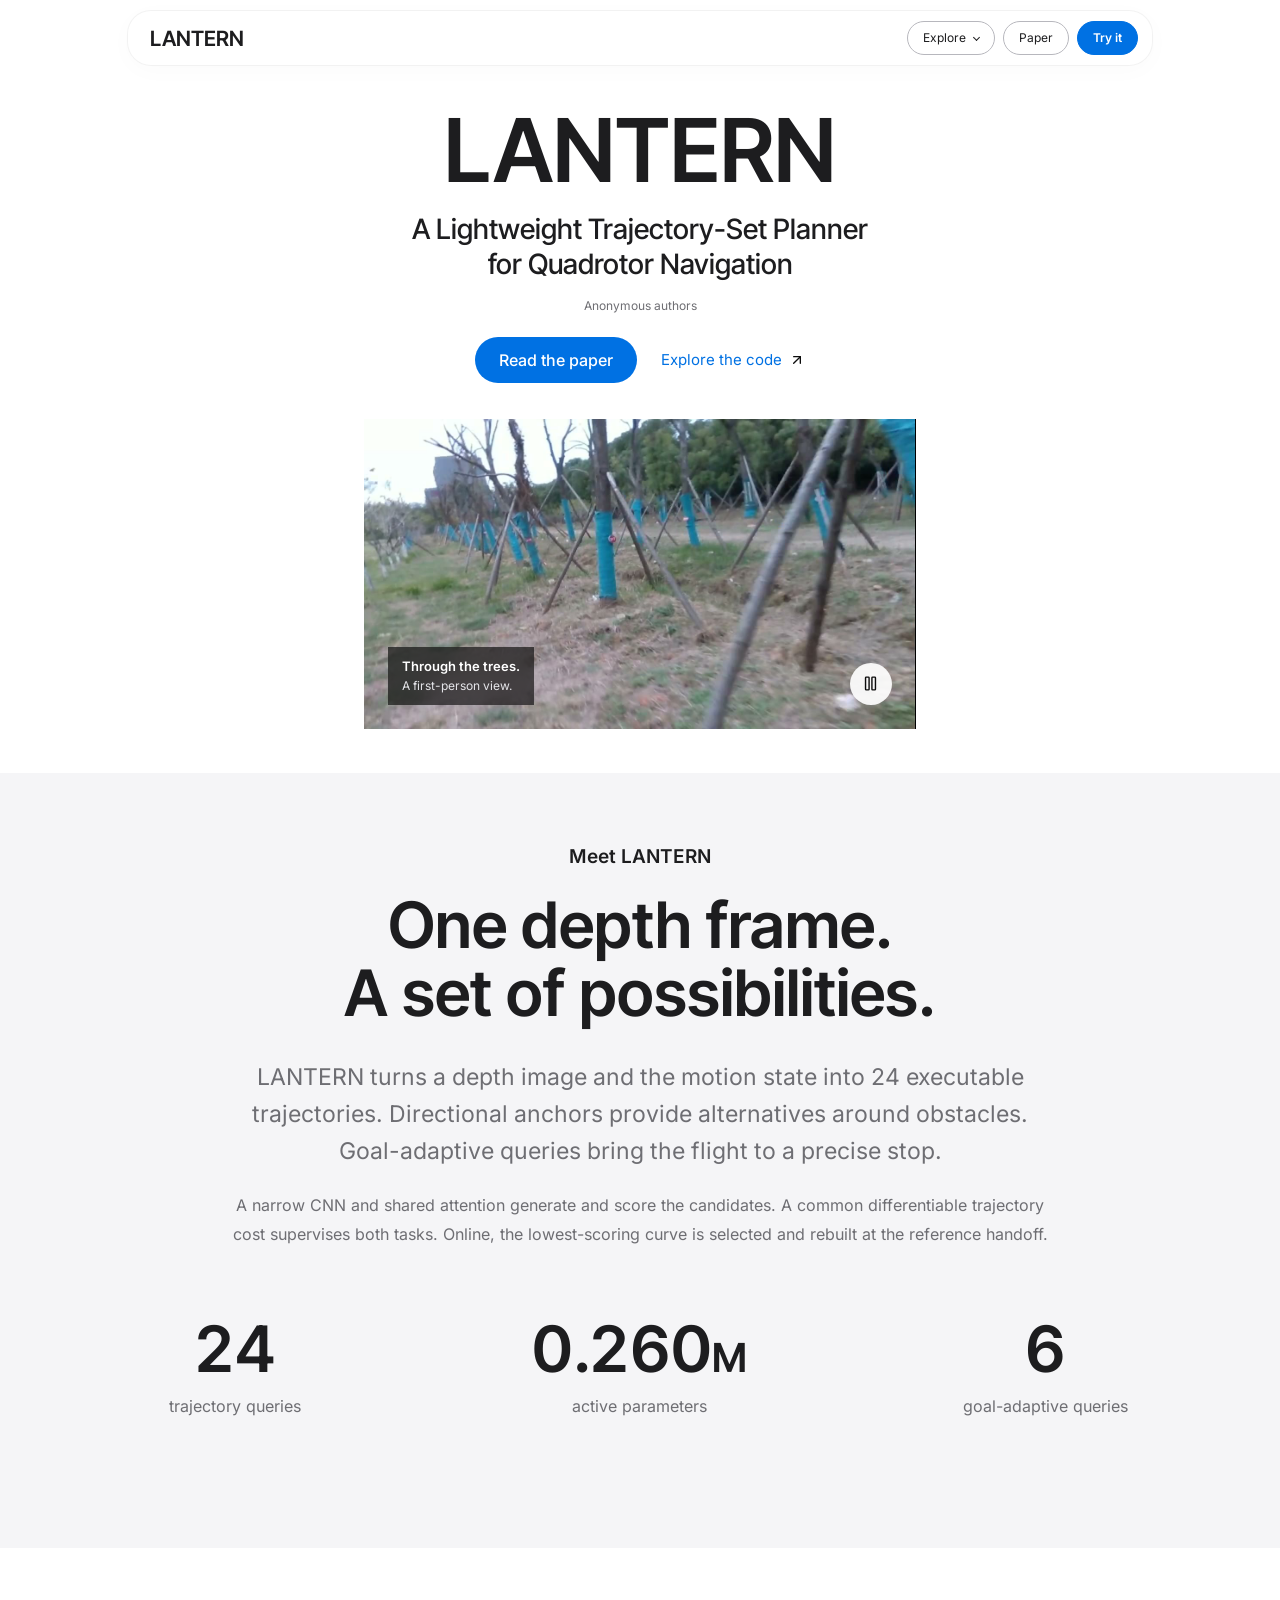
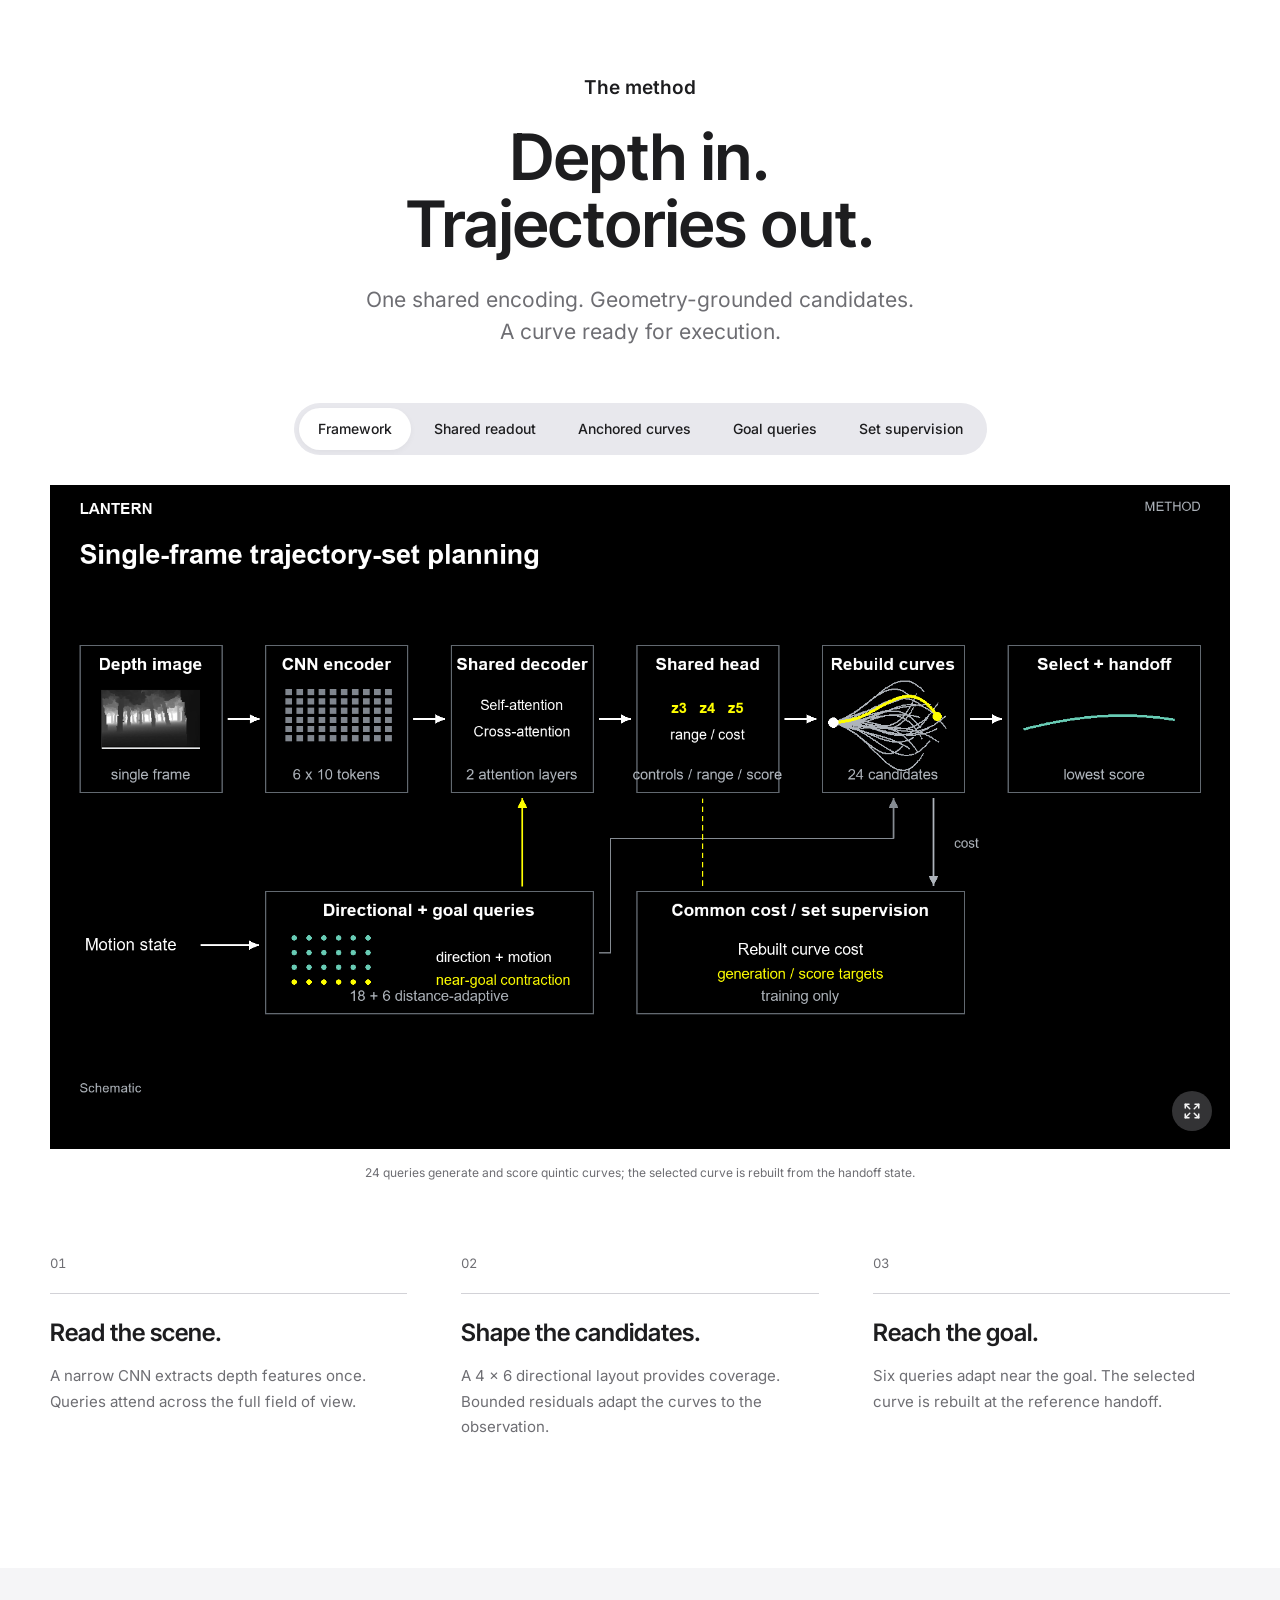
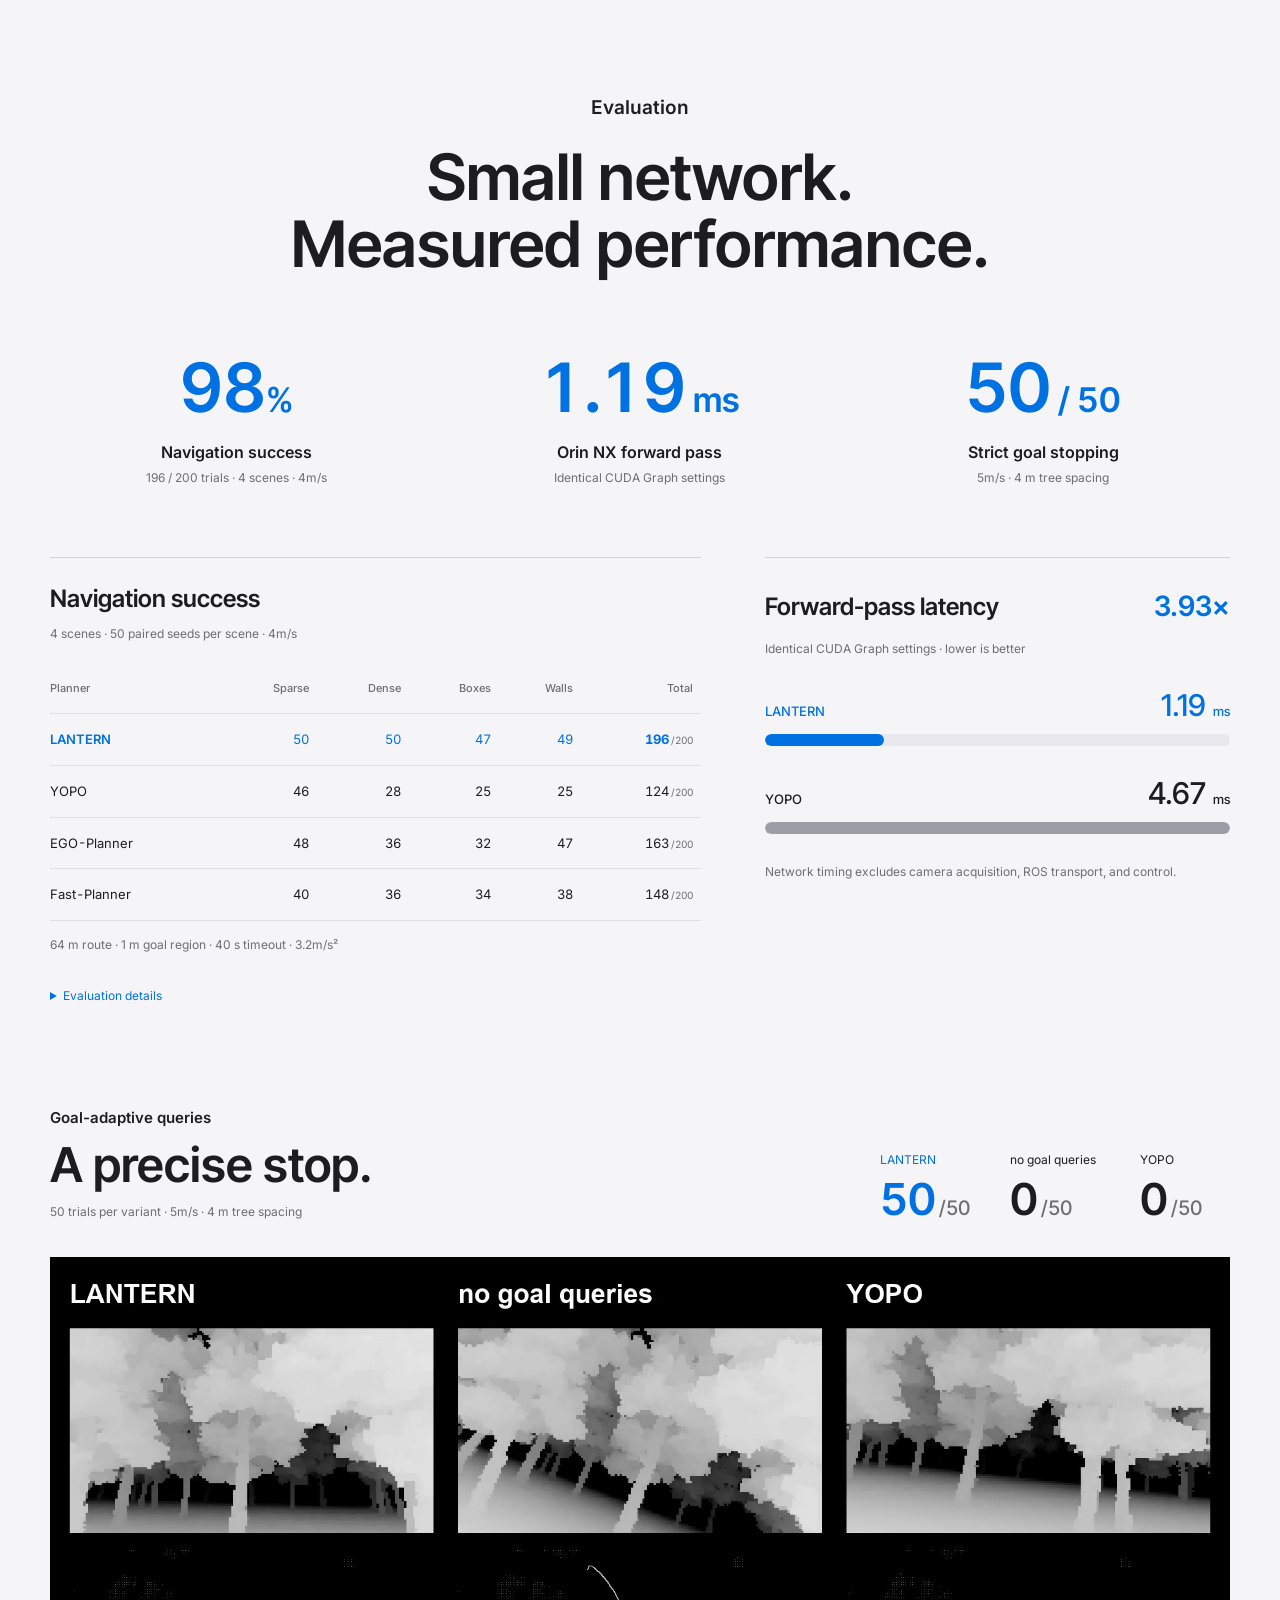
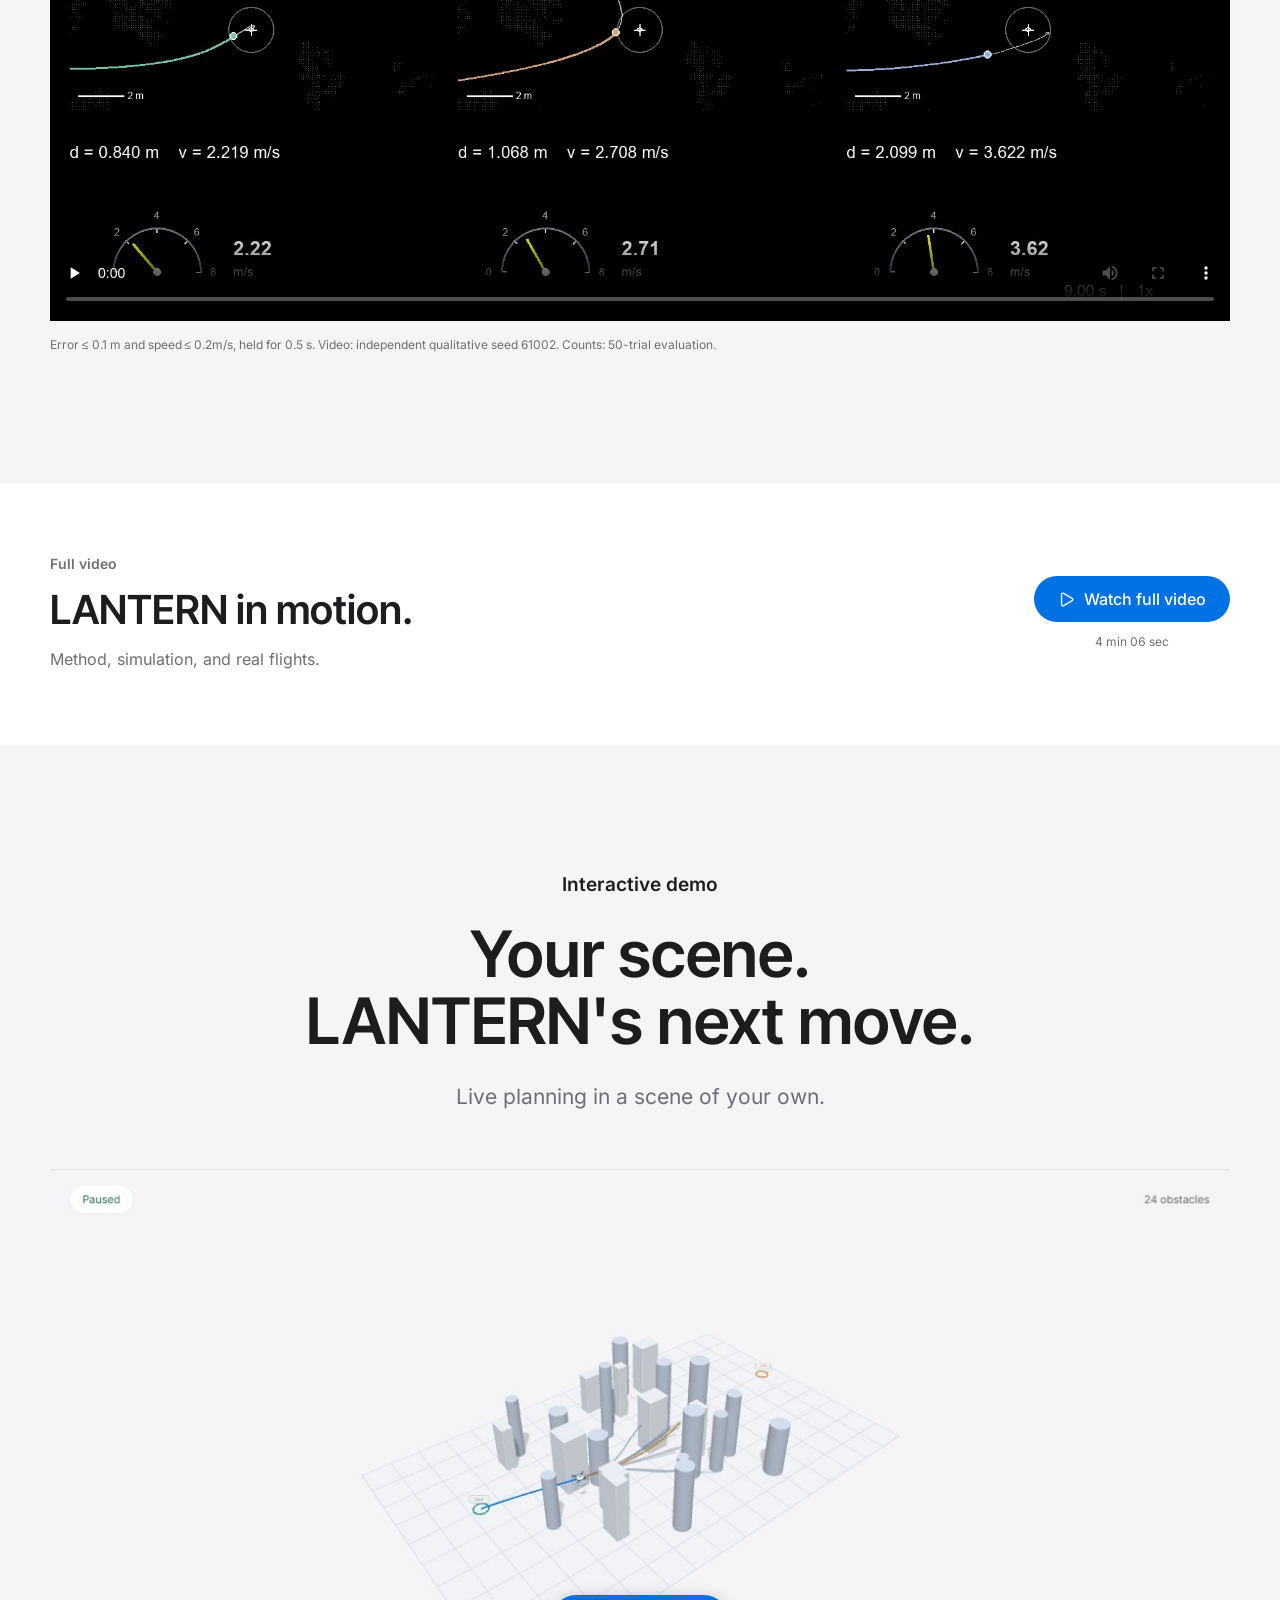
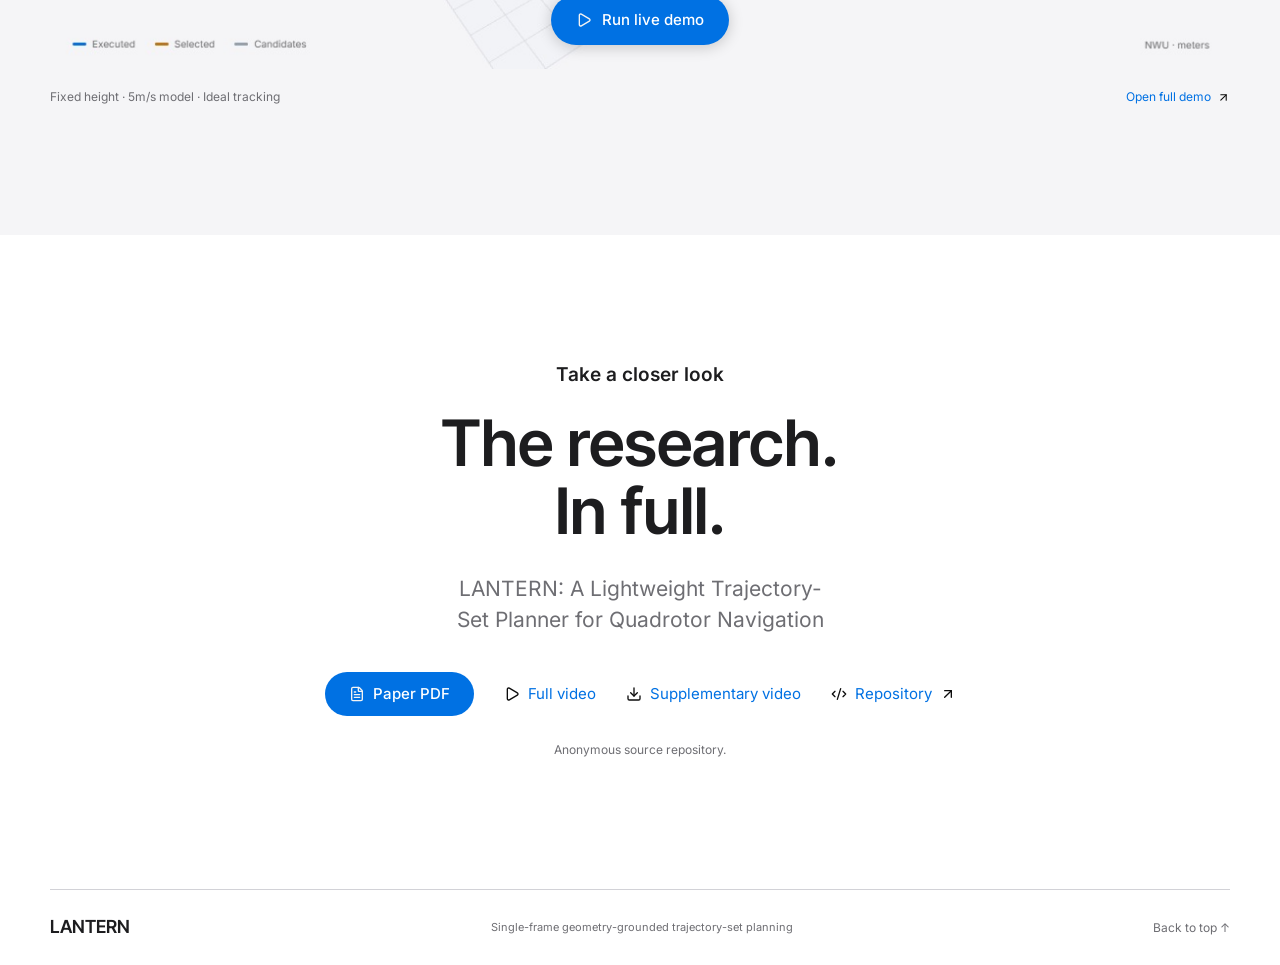
==== commit 568cee25: "Move the complete research video to a dedicated viewing page" ====
--- a/index.html
+++ b/index.html
@@ -13,8 +13,8 @@
   <link rel="preload" href="assets/fonts/inter-tight-latin.woff2" as="font" type="font/woff2" crossorigin>
   <link rel="preload" href="assets/fonts/inter-latin.woff2" as="font" type="font/woff2" crossorigin>
   <link rel="stylesheet" href="assets/project-fonts.css?v=studio-20261114">
-  <link rel="stylesheet" href="style.css?v=studio-20261114">
-  <script src="project.js?v=studio-20261114" defer></script>
+  <link rel="stylesheet" href="style.css?v=film-page-20261115">
+  <script src="project.js?v=film-page-20261115" defer></script>
 </head>
 <body>
   <a class="skip-link" href="#main">Skip to content</a>
@@ -27,7 +27,7 @@
           <a href="#overview">Overview</a>
           <a href="#method">The method</a>
           <a href="#results">Evaluation</a>
-          <a href="#flights">Real flights</a>
+          <a href="video.html">Full video</a>
           <a href="#demo">Interactive demo</a>
           <a href="#resources">Resources</a>
         </div>
@@ -138,18 +138,17 @@
       </div>
     </section>
 
-    <section class="section" id="flights" aria-labelledby="flights-heading">
-      <div class="wrap">
-        <div class="section-heading" data-reveal><p class="eyebrow">On the quadrotor</p><h2 id="flights-heading">From the lab.<br>Into the trees.</h2><p>Selected indoor and outdoor deployment recordings.</p></div>
-        <div class="tabs flight-tabs" role="tablist" aria-label="Recorded flight selection">
-          <button role="tab" id="flight-outdoor5" aria-controls="flight-panel" aria-selected="true" tabindex="0" data-flight="outdoor5">Outdoor 5</button>
-          <button role="tab" id="flight-indoor" aria-controls="flight-panel" aria-selected="false" tabindex="-1" data-flight="indoor">Indoor</button>
+    <section class="film-entry" id="flights" aria-labelledby="flights-heading">
+      <div class="wrap film-entry-inner">
+        <div>
+          <p class="eyebrow">Full video</p>
+          <h2 id="flights-heading">LANTERN in motion.</h2>
+          <p class="film-entry-description">Method, simulation, and real flights.</p>
         </div>
-        <div id="flight-panel" role="tabpanel" aria-labelledby="flight-outdoor5">
-          <video id="flight-video" class="wide-video" controls playsinline preload="metadata" poster="assets/outdoor5-poster.jpg" aria-label="Outdoor experiment 5 at 5m/s"><source src="assets/outdoor5.mp4" type="video/mp4"></video>
-          <p class="figure-caption" id="flight-description" aria-live="polite">Outdoor 5 · 5m/s · VINS estimate</p>
+        <div class="film-entry-action">
+          <a class="primary" href="video.html"><img src="assets/play.svg" alt="">Watch full video</a>
+          <span>4 min 06 sec</span>
         </div>
-        <p class="figure-caption">Dials show recorded velocity estimates. Indoor: motion capture. Outdoor: VINS.</p>
       </div>
     </section>
 
@@ -172,7 +171,8 @@
       <p>LANTERN: A Lightweight Trajectory-Set Planner for Quadrotor Navigation</p>
       <div class="resource-links">
         <a class="primary" href="assets/LANTERN_paper.pdf?v=paper-20261113-bce1fd978200" target="_blank" rel="noopener"><img src="assets/file-text.svg" alt="">Paper PDF</a>
-        <a href="assets/LANTERN_multimedia.zip?v=horizons-v11-20261112" download><img src="assets/download.svg" alt="">Supplementary video</a>
+        <a href="video.html"><img src="assets/play.svg" alt="">Full video</a>
+        <a href="assets/LANTERN_multimedia.zip?v=arrival-cut-v13-20261113" download><img src="assets/download.svg" alt="">Supplementary video</a>
         <a href="https://anonymous.4open.science/r/LANTERN-4944/" target="_blank" rel="noopener"><img src="assets/code-xml.svg" alt="">Repository <img src="assets/arrow-up-right.svg" alt=""></a>
       </div>
       <p class="figure-caption">Anonymous source repository.</p>
--- a/style.css
+++ b/style.css
@@ -131,8 +131,22 @@
 .stop-totals dd { font-size: 44px; font-variant-numeric: tabular-nums; margin: 8px 0 0; line-height: 1; }
 .stop-totals dd span { font-size: 20px; color: var(--muted); font-weight: 500; margin-left: 3px; }
 .wide-video { width: 100%; height: auto; aspect-ratio: 16/9; object-fit: contain; }
-.flight-tabs { min-width: 240px; }
-.flight-tabs button { flex: 1; }
+.film-entry { padding-block: 72px; }
+.film-entry-inner { display: flex; align-items: center; justify-content: space-between; gap: 40px; }
+.film-entry .eyebrow { font-size: 14px; margin-bottom: 14px; color: var(--muted); }
+.film-entry h2 { font-size: 40px; line-height: 1.15; }
+.film-entry-description { margin-top: 14px; color: var(--muted); font-size: 16px; }
+.film-entry-action { flex-shrink: 0; display: flex; flex-direction: column; align-items: center; gap: 10px; }
+.film-entry-action > span { font-size: 12px; color: var(--muted); font-variant-numeric: tabular-nums; }
+.film-page { padding-top: 112px; padding-bottom: 64px; }
+.film-heading { text-align: center; margin-bottom: 32px; }
+.film-heading h1 { font-size: 48px; line-height: 1.1; }
+.film-heading p { margin-top: 12px; color: var(--muted); font-size: 15px; }
+.film-stage { width: min(1120px, calc(100% - 100px)); margin-inline: auto; }
+.film-downloads { display: flex; justify-content: space-between; align-items: flex-start; gap: 24px; margin-top: 22px; }
+.film-downloads .resource-links { justify-content: flex-start; margin-top: 0; gap: 24px; }
+.film-credit { min-height: 44px; display: inline-flex; align-items: center; font-size: 12px; color: var(--muted); white-space: nowrap; }
+.film-credit:hover { text-decoration: underline; text-underline-offset: 4px; }
 .demo-preview { position: relative; aspect-ratio: 1202/510; background: #f5f5f7; }
 .demo-preview > img { width: 100%; height: 100%; object-fit: contain; }
 .launch-demo { position: absolute; left: 50%; bottom: 24px; transform: translateX(-50%); display: flex; align-items: center; justify-content: center; gap: 10px; padding: 13px 25px; border: 0; border-radius: 999px; background: var(--blue); color: #fff; font-size: 15px; white-space: nowrap; font-weight: 500; box-shadow: 0 2px 15px #0003; }
@@ -181,6 +195,7 @@
 }
 @media (max-width: 1000px) {
   .wrap, .narrow { width: calc(100% - 64px); }
+  .film-stage { width: calc(100% - 64px); }
   .section { padding-block: 100px; }
   h2 { font-size: 56px; }
   .hero-media { width: min(760px, calc(100% - 64px)); }
@@ -194,6 +209,18 @@
 }
 @media (max-width: 700px) {
   .wrap, .narrow { width: calc(100% - 40px); }
+  .film-entry { padding-block: 48px; }
+  .film-entry-inner { flex-direction: column; align-items: flex-start; gap: 24px; }
+  .film-entry h2 { font-size: 32px; }
+  .film-entry-description { font-size: 14px; }
+  .film-entry-action { flex-direction: row; gap: 18px; }
+  .film-page { padding-top: 100px; padding-bottom: 40px; }
+  .film-heading { margin-bottom: 24px; }
+  .film-heading h1 { font-size: 40px; }
+  .film-heading p { font-size: 13px; }
+  .film-stage { width: 100%; }
+  .film-downloads { margin-inline: 20px; flex-direction: column; gap: 8px; }
+  .film-downloads .resource-links { gap: 12px 24px; }
   .site-header { top: 8px; height: 52px; padding: 0 9px 0 16px; gap: 10px; width: calc(100% - 24px); border-radius: 22px; }
   .wordmark { font-size: 18px; }
   nav { gap: 5px; font-size: 11px; }
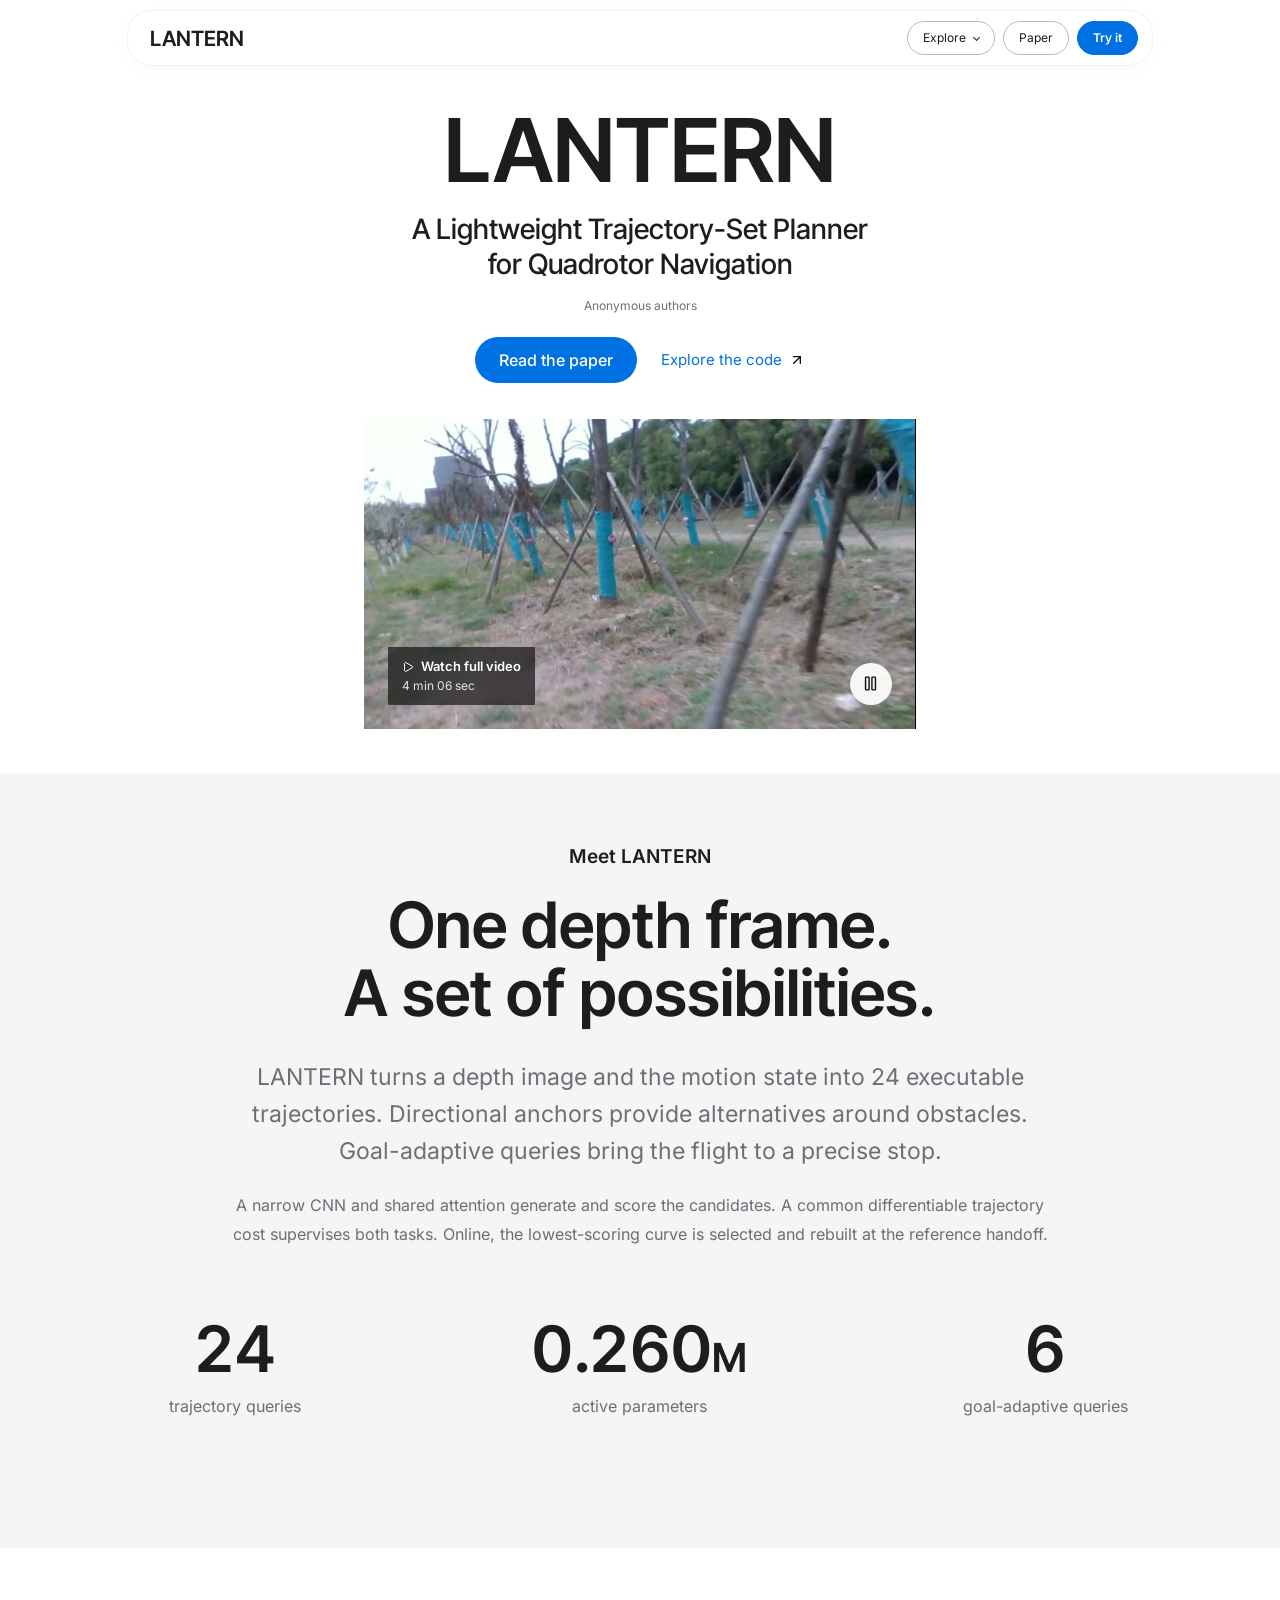
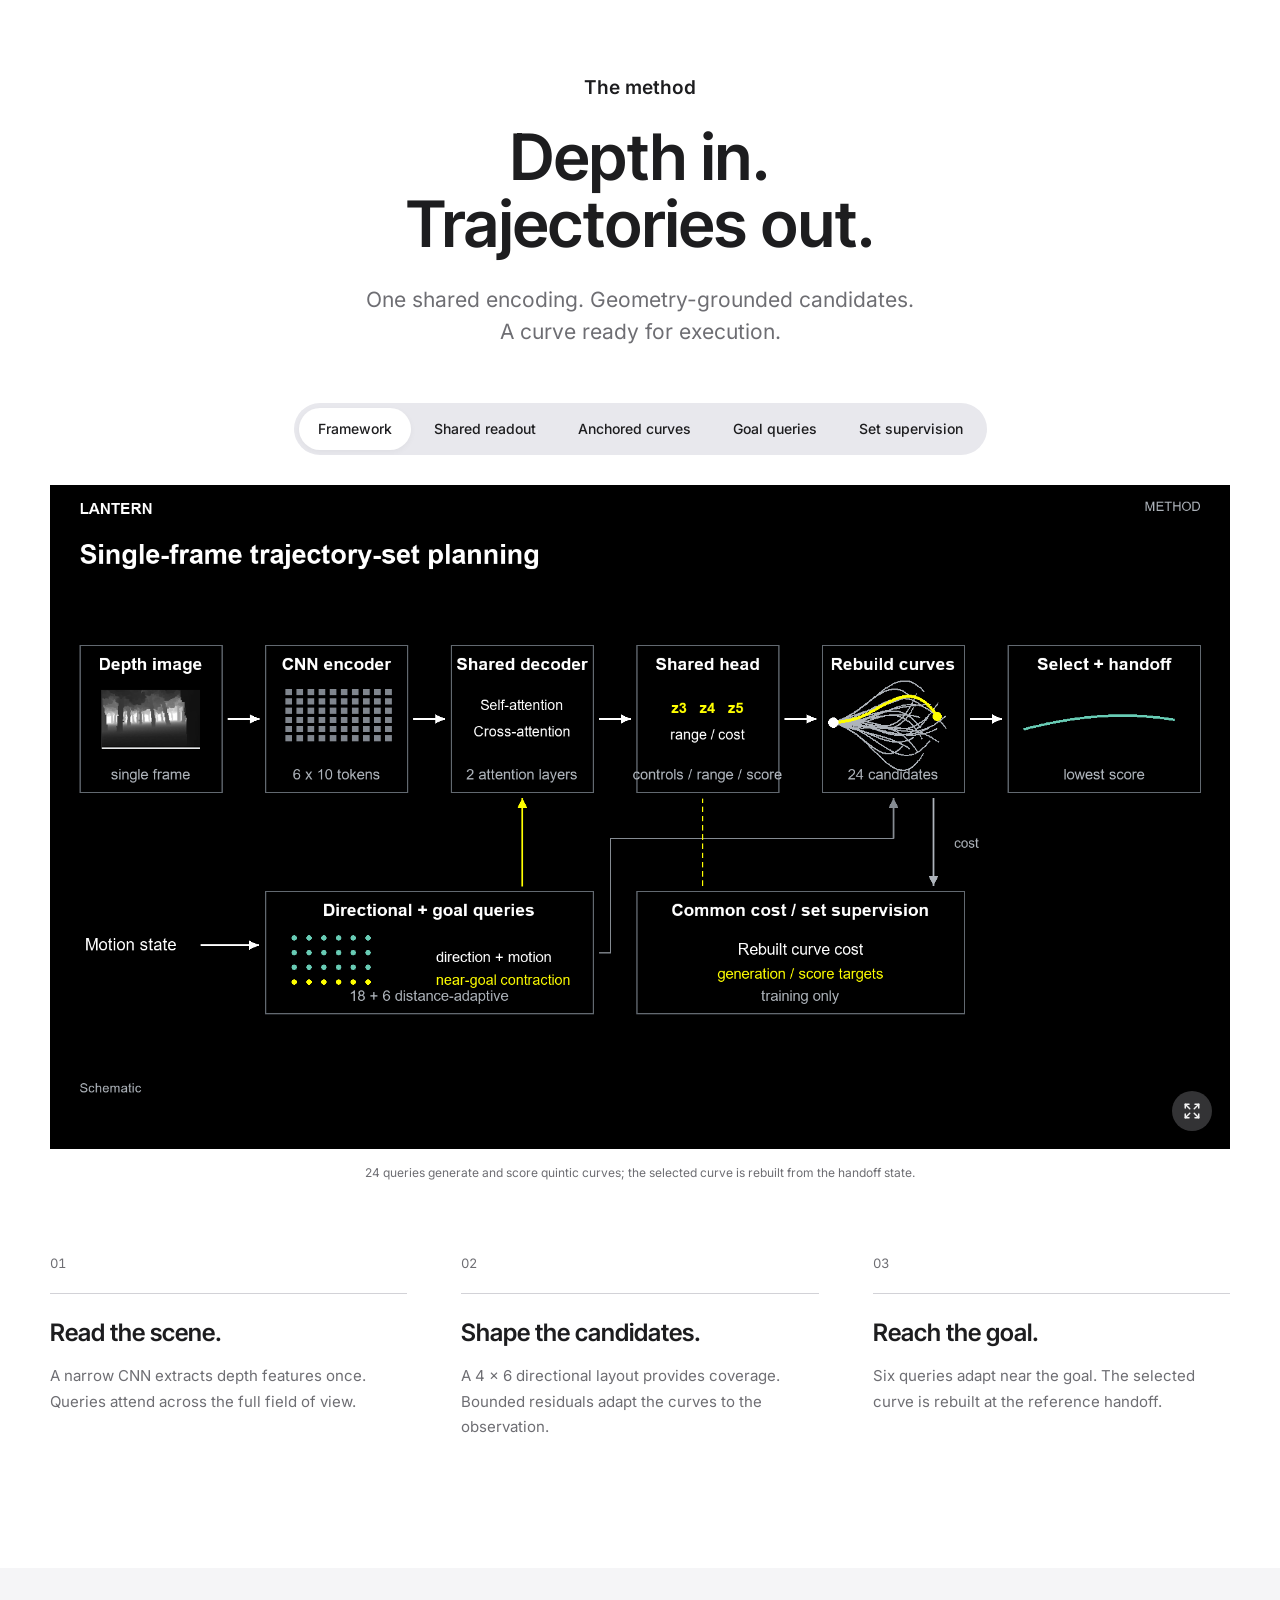
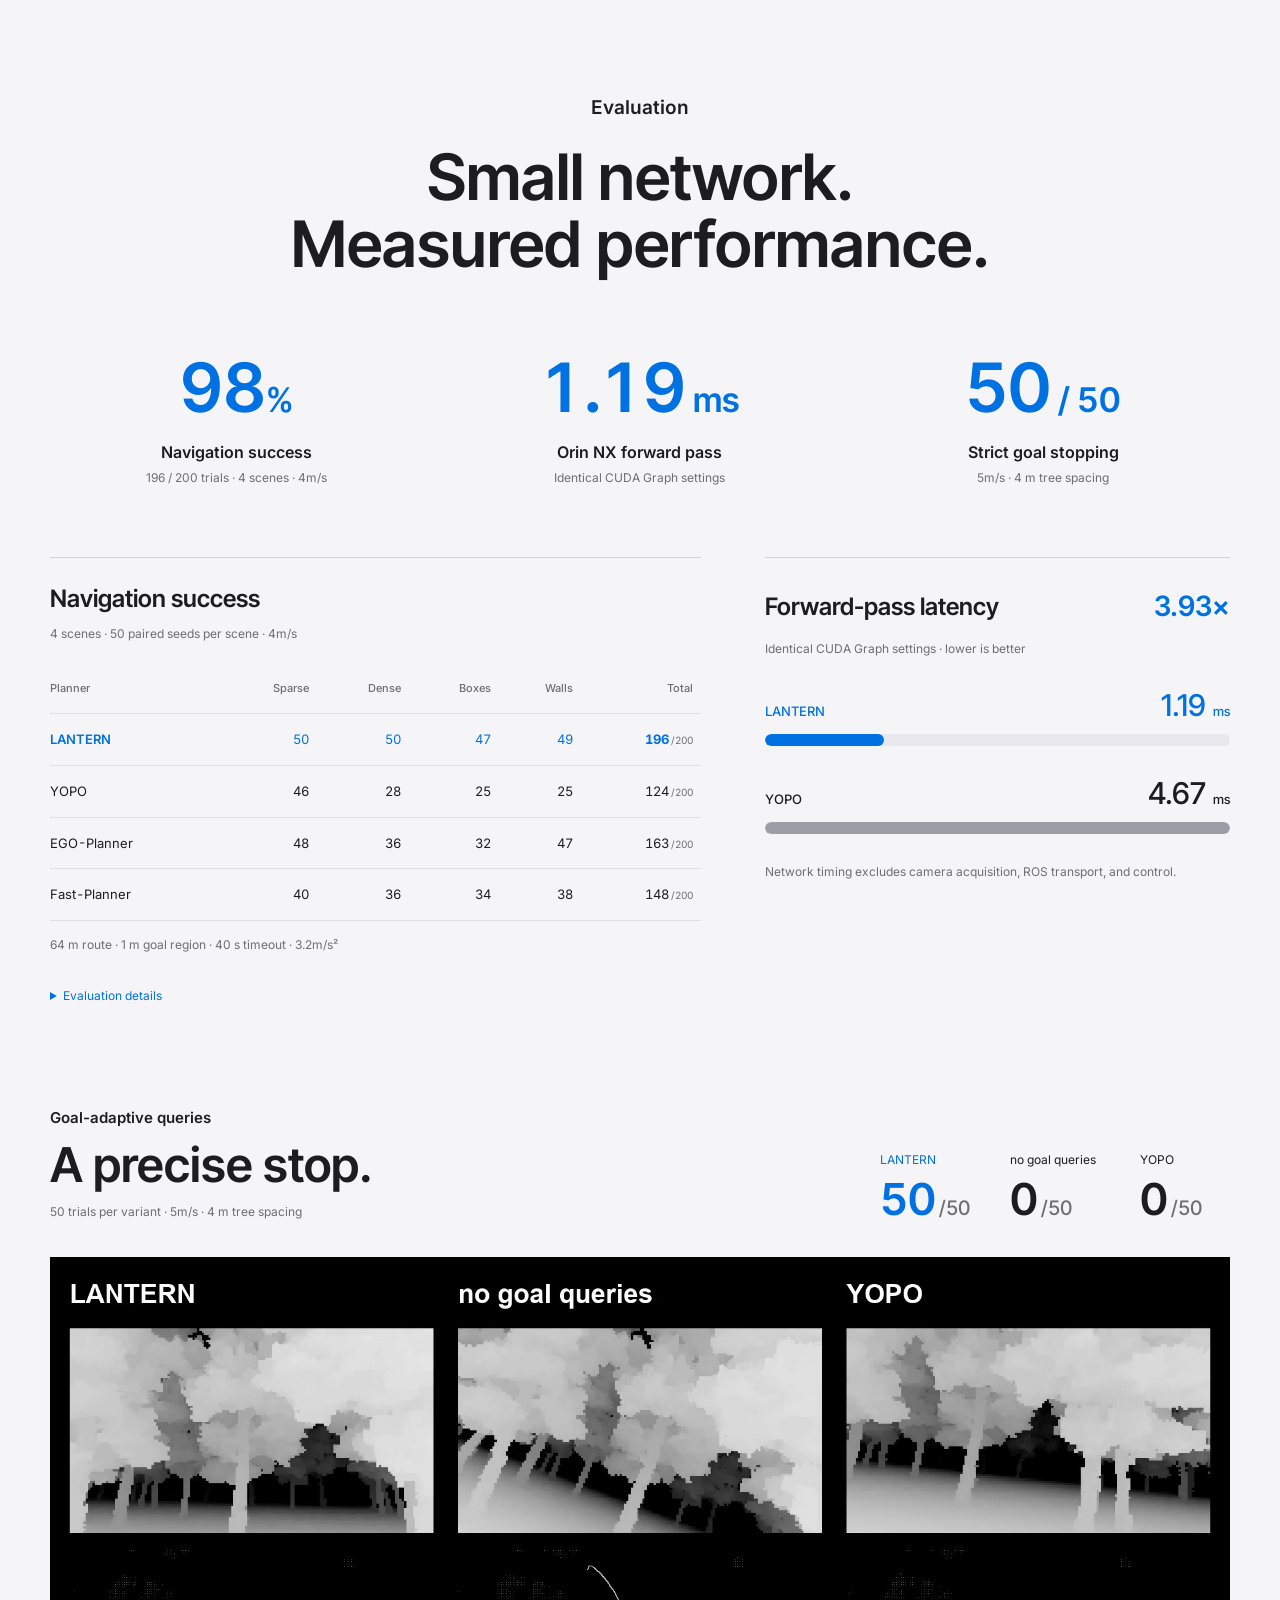
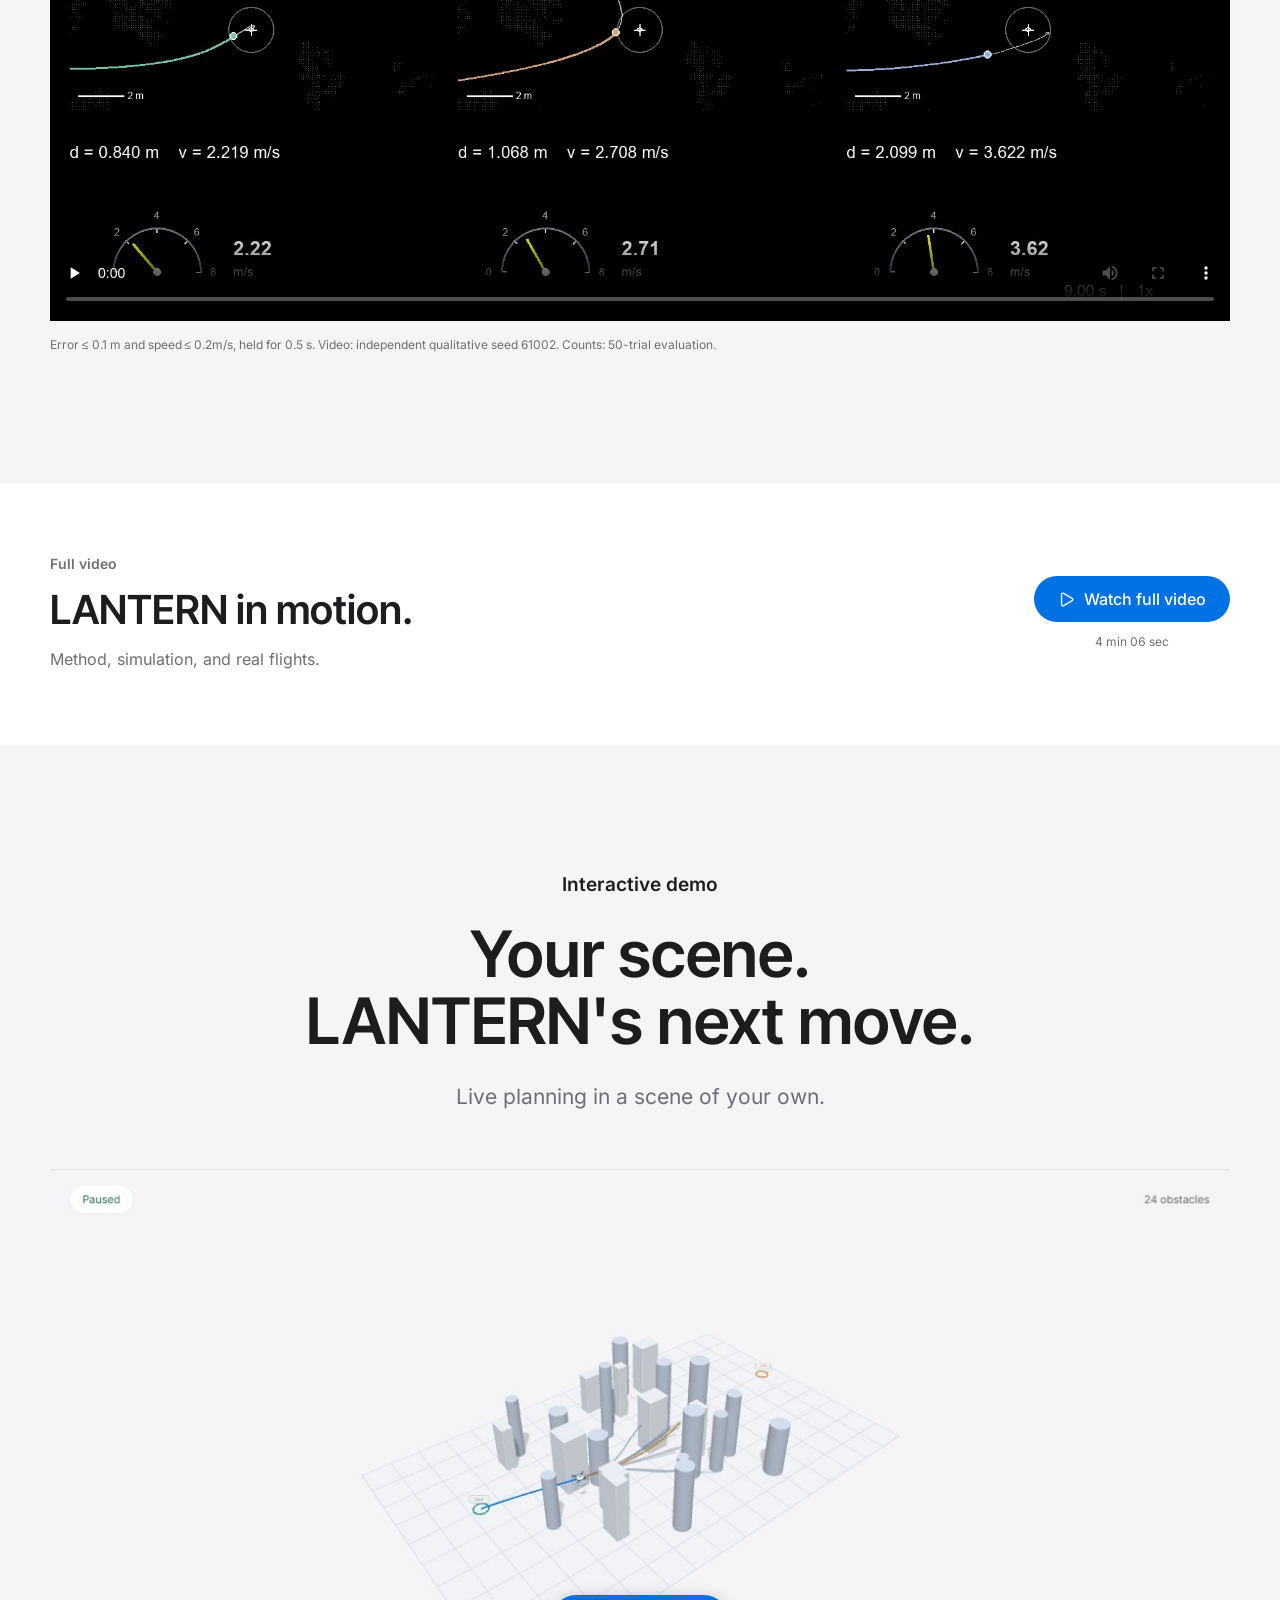
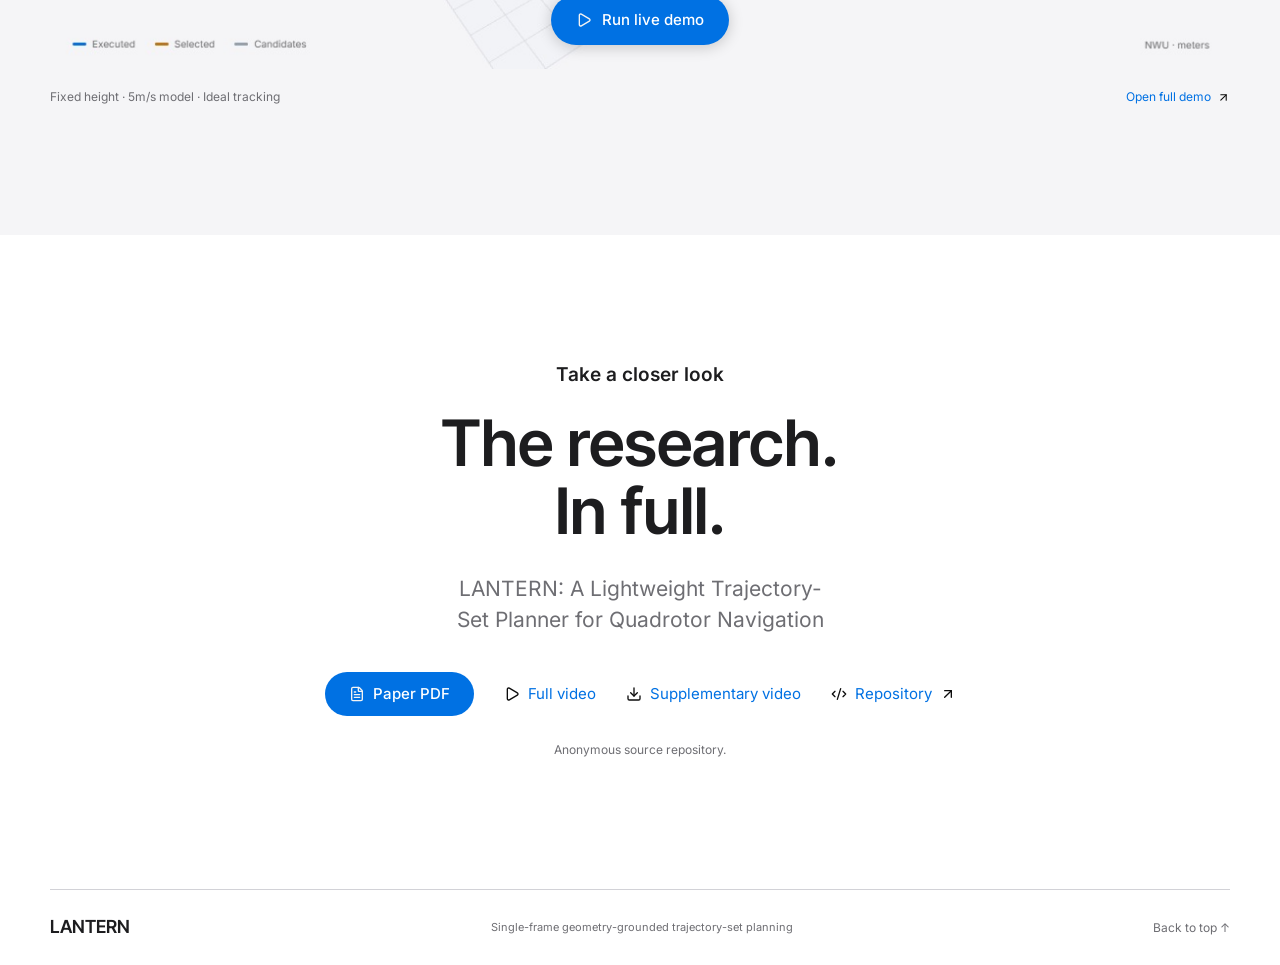
==== commit 1eca57ce: "Make the homepage film preview open the complete video" ====
--- a/index.html
+++ b/index.html
@@ -13,7 +13,7 @@
   <link rel="preload" href="assets/fonts/inter-tight-latin.woff2" as="font" type="font/woff2" crossorigin>
   <link rel="preload" href="assets/fonts/inter-latin.woff2" as="font" type="font/woff2" crossorigin>
   <link rel="stylesheet" href="assets/project-fonts.css?v=studio-20261114">
-  <link rel="stylesheet" href="style.css?v=film-page-20261115">
+  <link rel="stylesheet" href="style.css?v=film-entry-20261115">
   <script src="project.js?v=film-page-20261115" defer></script>
 </head>
 <body>
@@ -48,8 +48,10 @@
         </div>
       </div>
       <div class="hero-media">
-        <video id="hero-video" muted loop playsinline preload="metadata" poster="assets/fpv-poster.jpg" aria-label="First-person outdoor quadrotor flight"><source src="assets/fpv.mp4" type="video/mp4"></video>
-        <div class="hero-media-label"><span>Through the trees.</span><span>A first-person view.</span></div>
+        <a class="hero-film-link" href="video.html" aria-label="Watch the full LANTERN research video">
+          <video id="hero-video" muted loop playsinline preload="metadata" poster="assets/fpv-poster.jpg" aria-label="First-person outdoor quadrotor flight"><source src="assets/fpv.mp4" type="video/mp4"></video>
+          <div class="hero-media-label"><span><img src="assets/play.svg" alt="">Watch full video</span><span>4 min 06 sec</span></div>
+        </a>
         <button id="hero-playback" class="round-control" type="button" aria-label="Play first-person video" title="Play first-person video" hidden><img src="assets/play.svg" alt=""></button>
       </div>
     </section>
--- a/style.css
+++ b/style.css
@@ -60,9 +60,11 @@
 .author-note { margin-top: 14px; font-size: 12px; color: var(--muted); }
 .paper-actions { display: flex; align-items: center; justify-content: center; flex-wrap: wrap; gap: 24px; margin-top: 21px; font-size: 15px; }
 .hero-media { position: relative; width: min(960px, calc(100% - 100px)); margin: 36px auto 0; background: #000; }
+.hero-film-link { display: block; }
 #hero-video { width: 100%; aspect-ratio: 16/9; object-fit: contain; }
 .hero-media-label { position: absolute; left: 24px; bottom: 24px; display: flex; flex-direction: column; padding: 10px 14px; background: #0009; color: #fff; font-size: 13px; line-height: 1.5; backdrop-filter: blur(10px); }
-.hero-media-label span:first-child { font-weight: 600; }
+.hero-media-label span:first-child { display: flex; align-items: center; gap: 7px; font-weight: 600; }
+.hero-media-label img { width: 12px; height: 12px; }
 .hero-media-label span:last-child { color: #e4e4e8; font-size: 12px; }
 .round-control { width: 42px; height: 42px; border: 0; border-radius: 50%; background: #ffffffeb; display: grid; place-items: center; }
 .round-control img { width: 17px; height: 17px; filter: invert(1); }
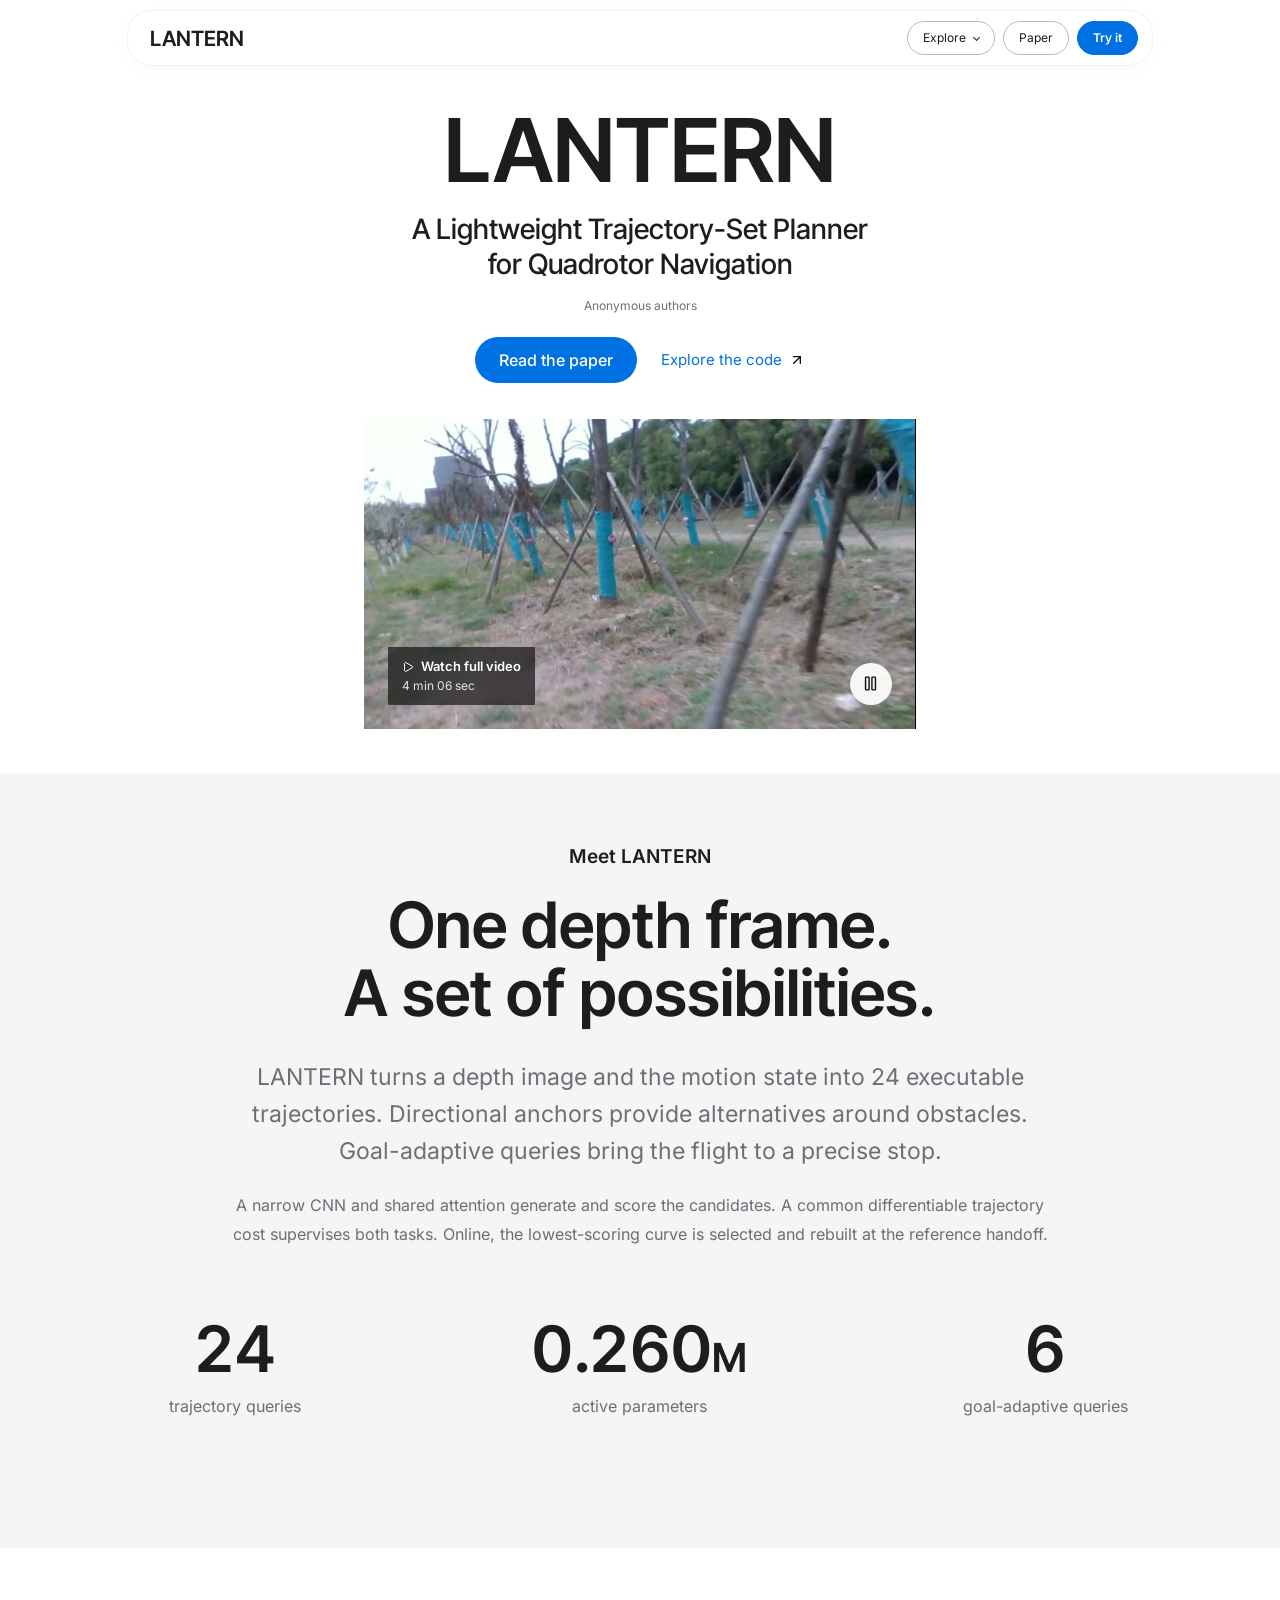
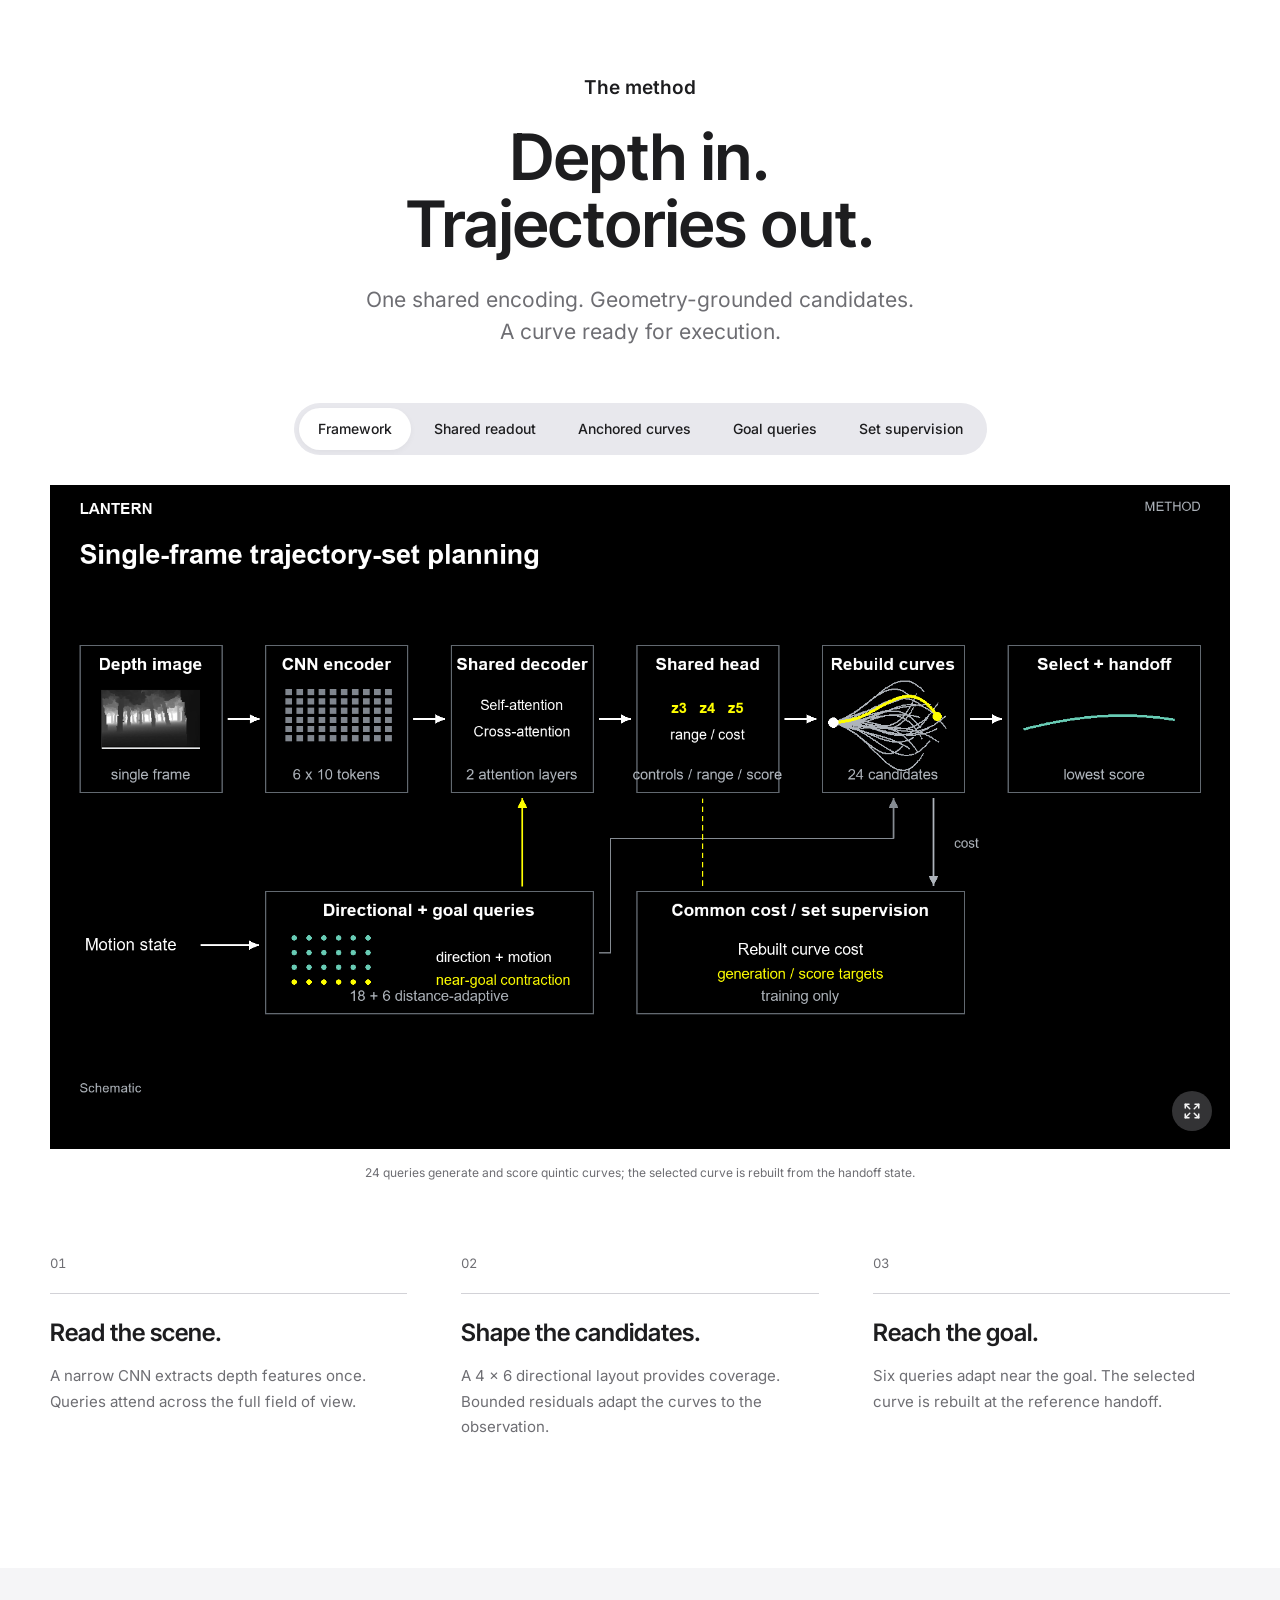
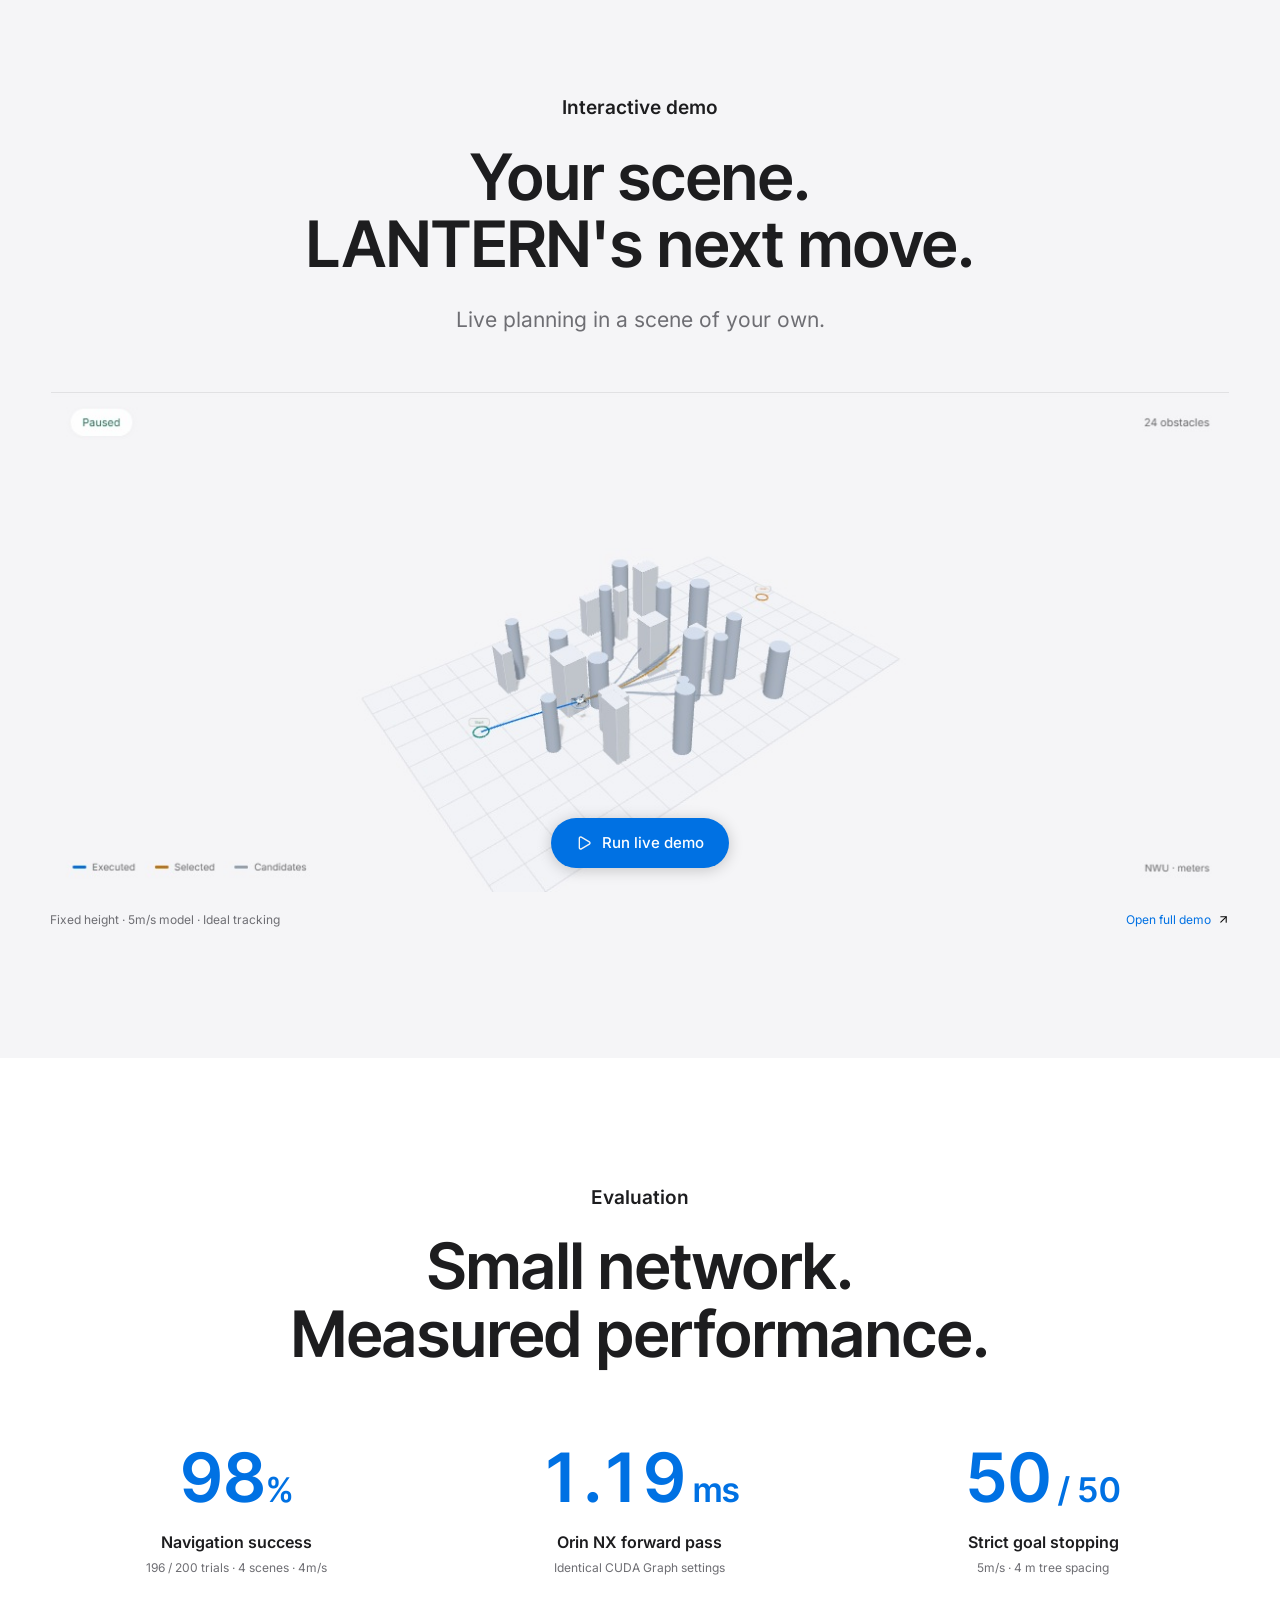
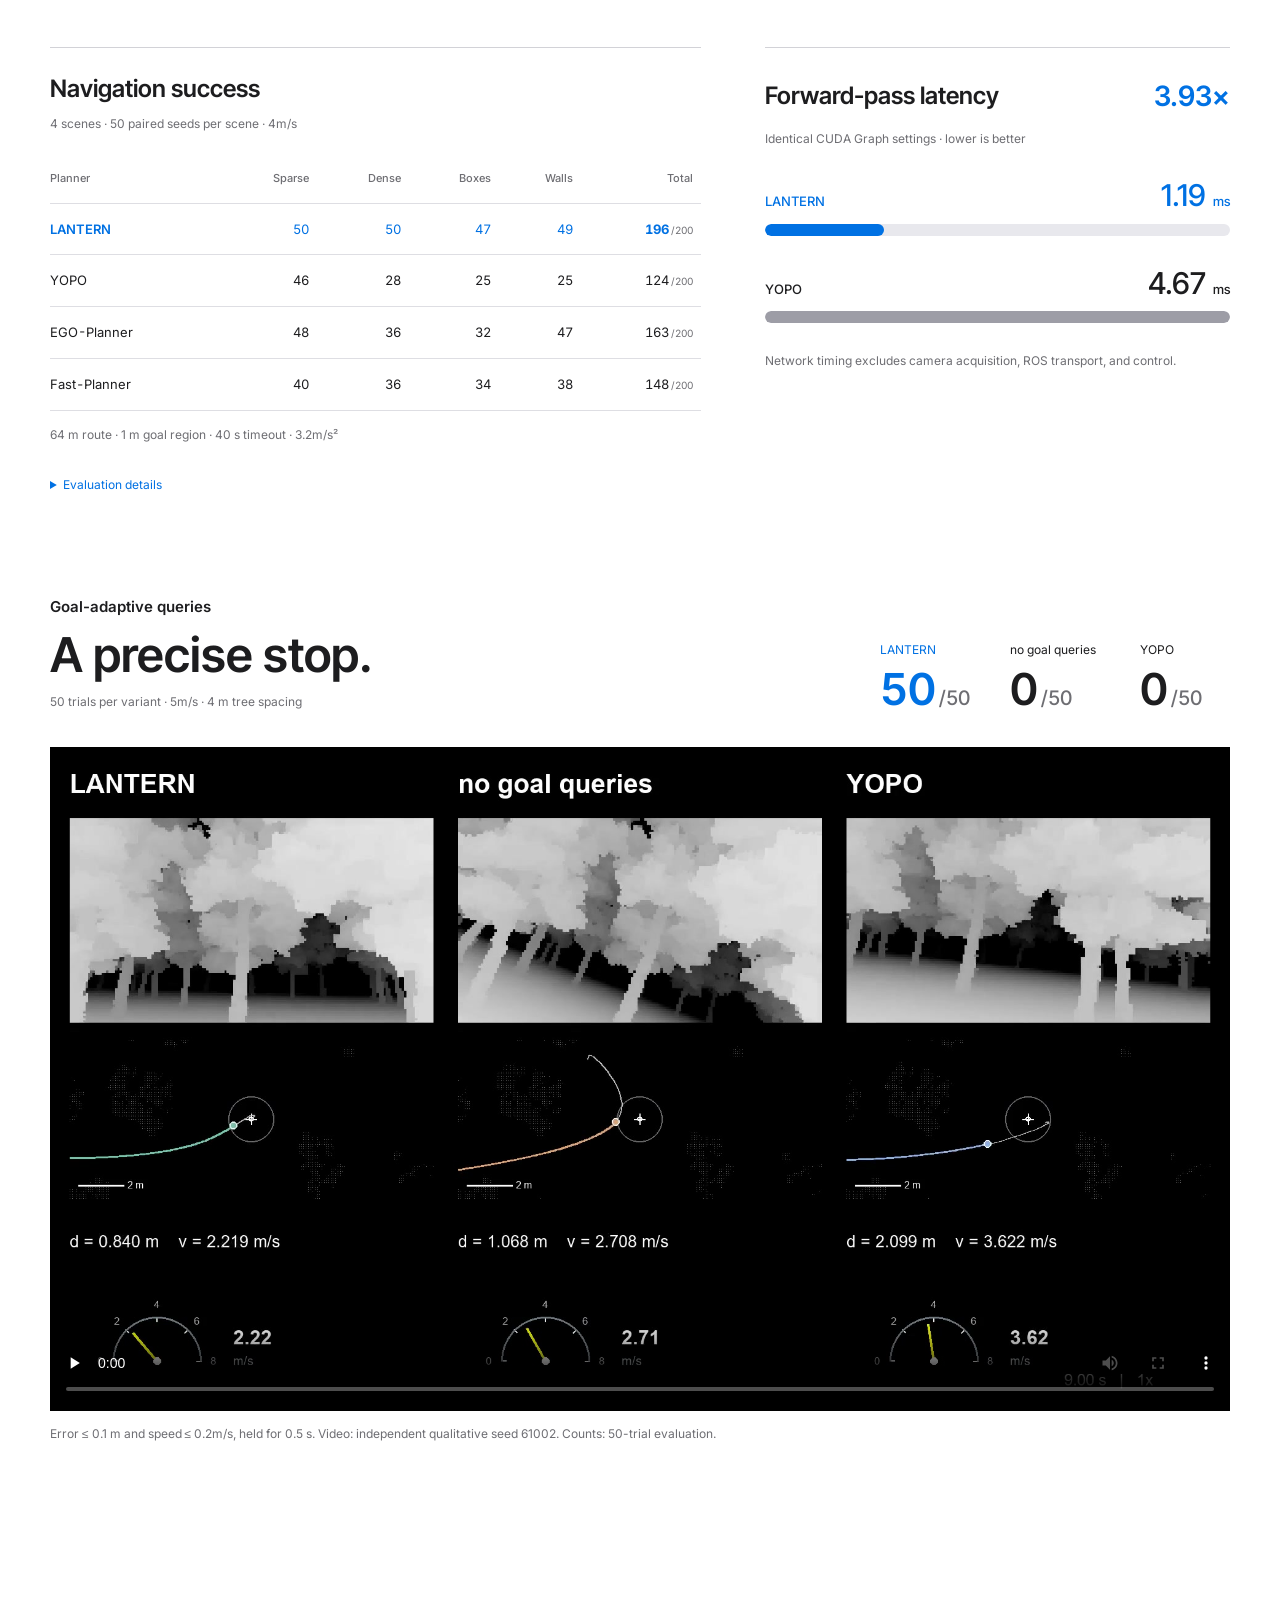
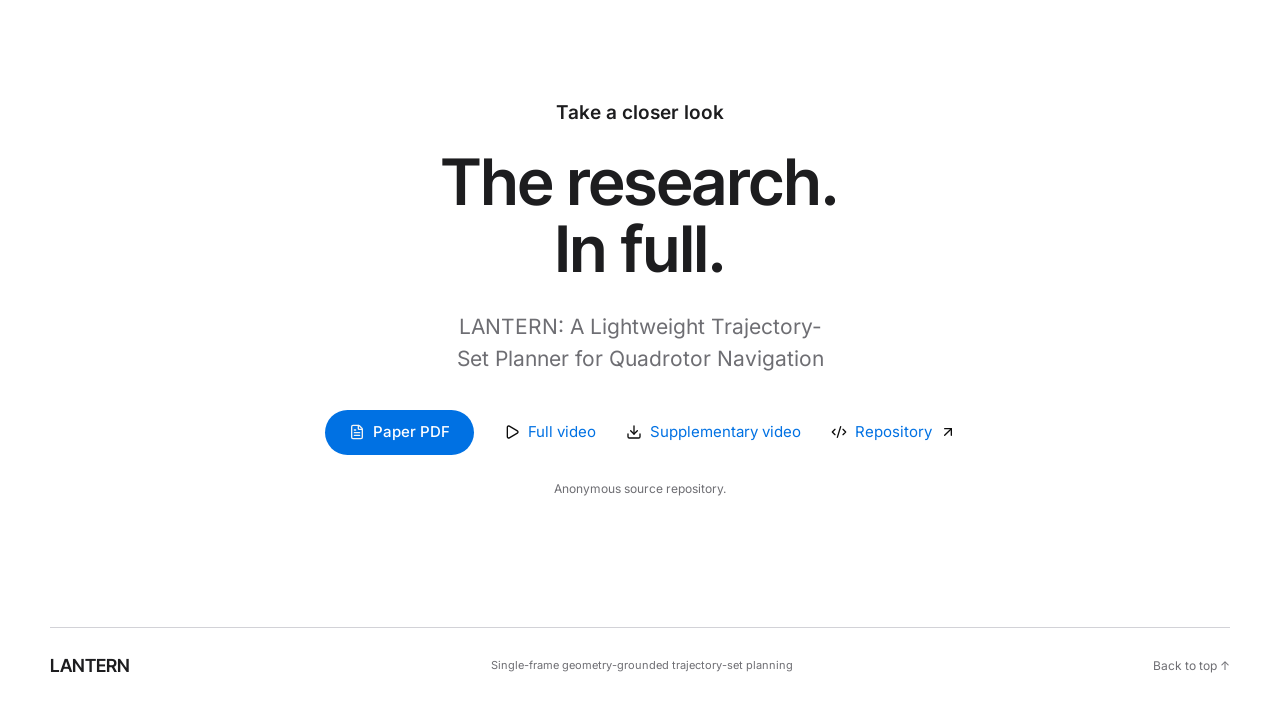
==== commit d1f3277a: "Move the interactive demo after the method and remove the extra video band" ====
--- a/index.html
+++ b/index.html
@@ -13,7 +13,7 @@
   <link rel="preload" href="assets/fonts/inter-tight-latin.woff2" as="font" type="font/woff2" crossorigin>
   <link rel="preload" href="assets/fonts/inter-latin.woff2" as="font" type="font/woff2" crossorigin>
   <link rel="stylesheet" href="assets/project-fonts.css?v=studio-20261114">
-  <link rel="stylesheet" href="style.css?v=film-entry-20261115">
+  <link rel="stylesheet" href="style.css?v=demo-first-20261115">
   <script src="project.js?v=film-page-20261115" defer></script>
 </head>
 <body>
@@ -26,9 +26,9 @@
         <div class="explore-links">
           <a href="#overview">Overview</a>
           <a href="#method">The method</a>
+          <a href="#demo">Interactive demo</a>
           <a href="#results">Evaluation</a>
           <a href="video.html">Full video</a>
-          <a href="#demo">Interactive demo</a>
           <a href="#resources">Resources</a>
         </div>
       </details>
@@ -94,7 +94,20 @@
       </div>
     </section>
 
-    <section class="section band" id="results" aria-labelledby="results-heading">
+    <section class="section band" id="demo" aria-labelledby="demo-heading">
+      <div class="wrap">
+      <div class="section-heading" data-reveal><p class="eyebrow">Interactive demo</p><h2 id="demo-heading">Your scene.<br>LANTERN's next move.</h2><p>Live planning in a scene of your own.</p></div>
+      <div class="demo-preview" id="demo-preview">
+        <img src="assets/live-demo-preview.jpg?v=studio-demo-20261114" alt="A generated obstacle scene with live LANTERN candidate trajectories" width="1202" height="510" loading="lazy">
+        <button class="launch-demo" id="launch-demo" type="button"><img src="assets/play.svg" alt="">Run live demo</button>
+      </div>
+      <iframe class="live-sandbox" id="live-sandbox" data-src="demo.html?embed=1&amp;v=studio-demo-20261114" title="Live LANTERN planner with user-generated obstacles" hidden></iframe>
+      <div class="demo-caption"><p>Fixed height · 5m/s model · Ideal tracking</p><div class="demo-links"><button id="close-demo" type="button" hidden>Close demo <img src="assets/x.svg" alt=""></button><a href="demo.html" target="_blank" rel="noopener">Open full demo <img src="assets/arrow-up-right.svg" alt=""></a></div></div>
+      <noscript><p>The interactive planner requires JavaScript.</p></noscript>
+      </div>
+    </section>
+
+    <section class="section" id="results" aria-labelledby="results-heading">
       <div class="wrap">
       <div class="section-heading" data-reveal><p class="eyebrow">Evaluation</p><h2 id="results-heading">Small network.<br>Measured performance.</h2></div>
       <div class="performance-highlights" data-reveal>
@@ -140,33 +153,6 @@
       </div>
     </section>
 
-    <section class="film-entry" id="flights" aria-labelledby="flights-heading">
-      <div class="wrap film-entry-inner">
-        <div>
-          <p class="eyebrow">Full video</p>
-          <h2 id="flights-heading">LANTERN in motion.</h2>
-          <p class="film-entry-description">Method, simulation, and real flights.</p>
-        </div>
-        <div class="film-entry-action">
-          <a class="primary" href="video.html"><img src="assets/play.svg" alt="">Watch full video</a>
-          <span>4 min 06 sec</span>
-        </div>
-      </div>
-    </section>
-
-    <section class="section band" id="demo" aria-labelledby="demo-heading">
-      <div class="wrap">
-      <div class="section-heading" data-reveal><p class="eyebrow">Interactive demo</p><h2 id="demo-heading">Your scene.<br>LANTERN's next move.</h2><p>Live planning in a scene of your own.</p></div>
-      <div class="demo-preview" id="demo-preview">
-        <img src="assets/live-demo-preview.jpg?v=studio-demo-20261114" alt="A generated obstacle scene with live LANTERN candidate trajectories" width="1202" height="510" loading="lazy">
-        <button class="launch-demo" id="launch-demo" type="button"><img src="assets/play.svg" alt="">Run live demo</button>
-      </div>
-      <iframe class="live-sandbox" id="live-sandbox" data-src="demo.html?embed=1&amp;v=studio-demo-20261114" title="Live LANTERN planner with user-generated obstacles" hidden></iframe>
-      <div class="demo-caption"><p>Fixed height · 5m/s model · Ideal tracking</p><div class="demo-links"><button id="close-demo" type="button" hidden>Close demo <img src="assets/x.svg" alt=""></button><a href="demo.html" target="_blank" rel="noopener">Open full demo <img src="assets/arrow-up-right.svg" alt=""></a></div></div>
-      <noscript><p>The interactive planner requires JavaScript.</p></noscript>
-      </div>
-    </section>
-
     <section class="section resources wrap" id="resources" aria-labelledby="resources-heading">
       <p class="eyebrow">Take a closer look</p>
       <h2 id="resources-heading">The research.<br>In full.</h2>
--- a/style.css
+++ b/style.css
@@ -133,13 +133,6 @@
 .stop-totals dd { font-size: 44px; font-variant-numeric: tabular-nums; margin: 8px 0 0; line-height: 1; }
 .stop-totals dd span { font-size: 20px; color: var(--muted); font-weight: 500; margin-left: 3px; }
 .wide-video { width: 100%; height: auto; aspect-ratio: 16/9; object-fit: contain; }
-.film-entry { padding-block: 72px; }
-.film-entry-inner { display: flex; align-items: center; justify-content: space-between; gap: 40px; }
-.film-entry .eyebrow { font-size: 14px; margin-bottom: 14px; color: var(--muted); }
-.film-entry h2 { font-size: 40px; line-height: 1.15; }
-.film-entry-description { margin-top: 14px; color: var(--muted); font-size: 16px; }
-.film-entry-action { flex-shrink: 0; display: flex; flex-direction: column; align-items: center; gap: 10px; }
-.film-entry-action > span { font-size: 12px; color: var(--muted); font-variant-numeric: tabular-nums; }
 .film-page { padding-top: 112px; padding-bottom: 64px; }
 .film-heading { text-align: center; margin-bottom: 32px; }
 .film-heading h1 { font-size: 48px; line-height: 1.1; }
@@ -211,11 +204,6 @@
 }
 @media (max-width: 700px) {
   .wrap, .narrow { width: calc(100% - 40px); }
-  .film-entry { padding-block: 48px; }
-  .film-entry-inner { flex-direction: column; align-items: flex-start; gap: 24px; }
-  .film-entry h2 { font-size: 32px; }
-  .film-entry-description { font-size: 14px; }
-  .film-entry-action { flex-direction: row; gap: 18px; }
   .film-page { padding-top: 100px; padding-bottom: 40px; }
   .film-heading { margin-bottom: 24px; }
   .film-heading h1 { font-size: 40px; }
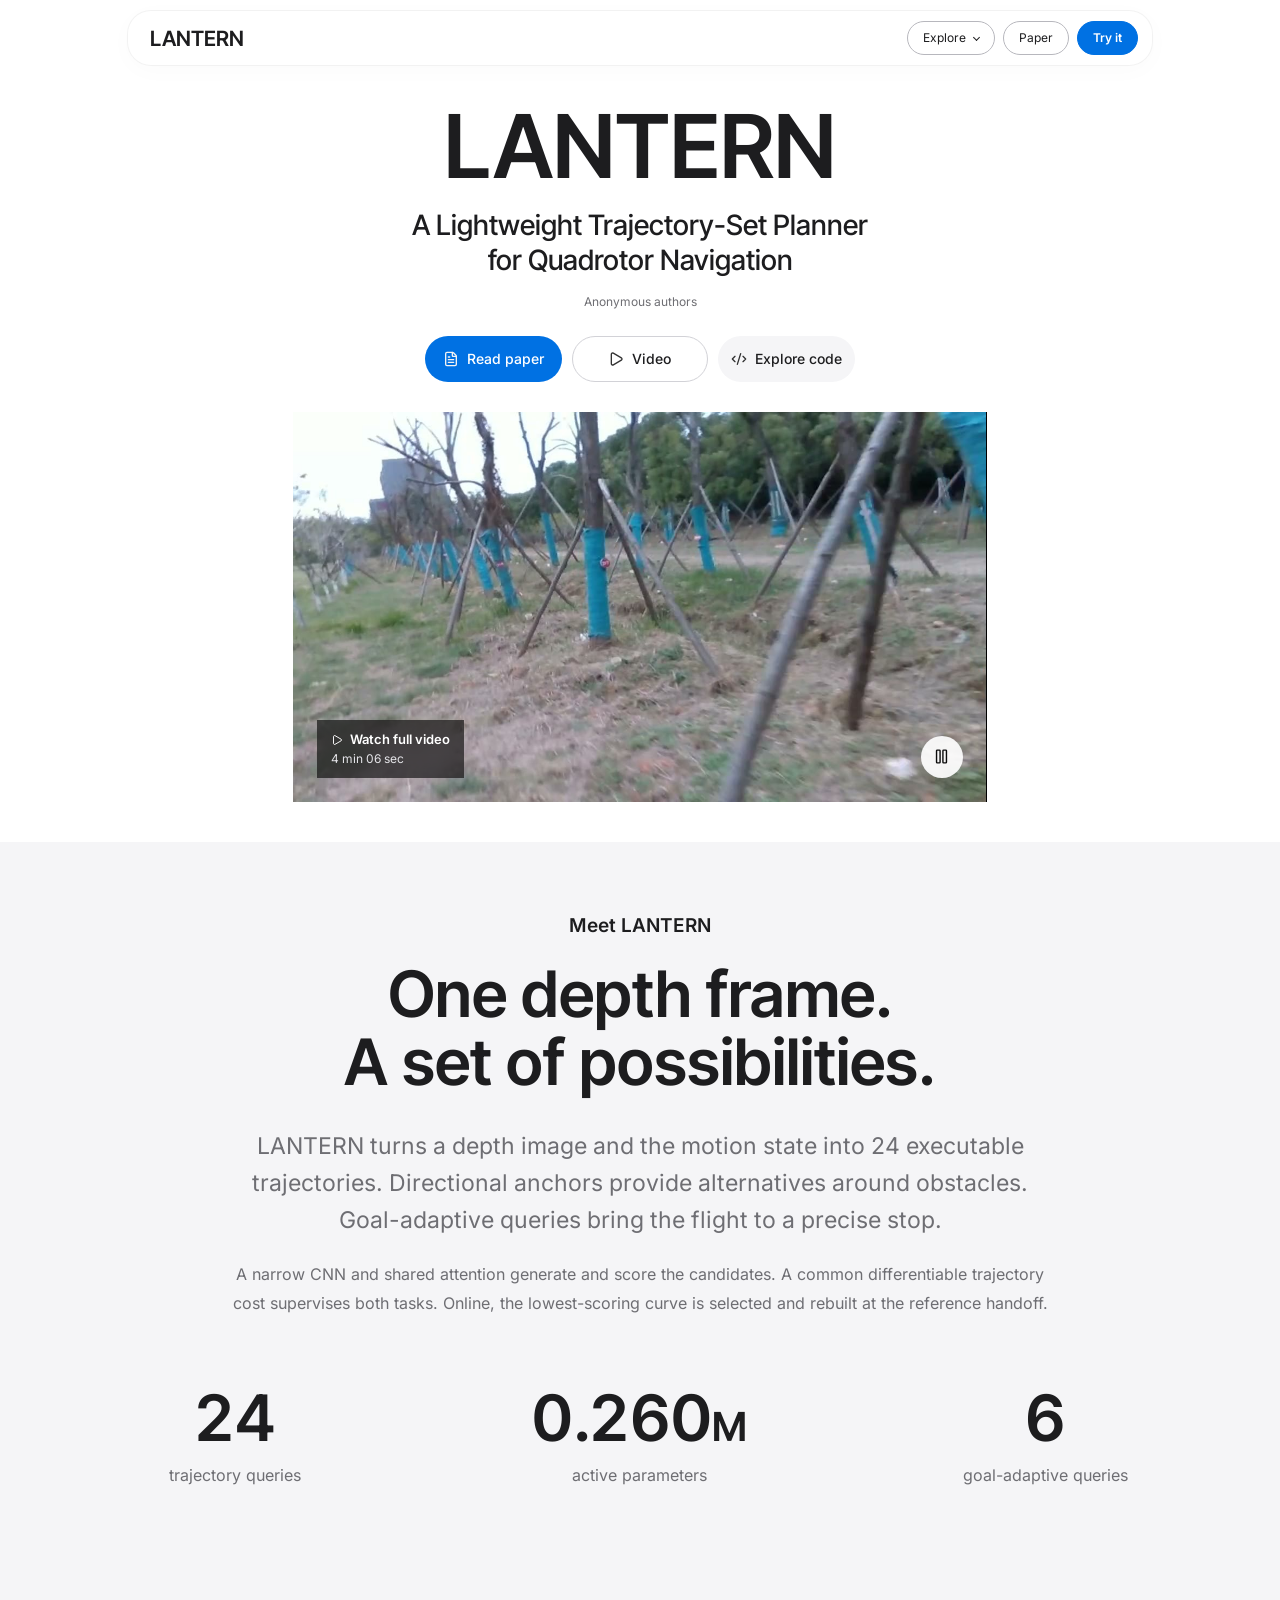
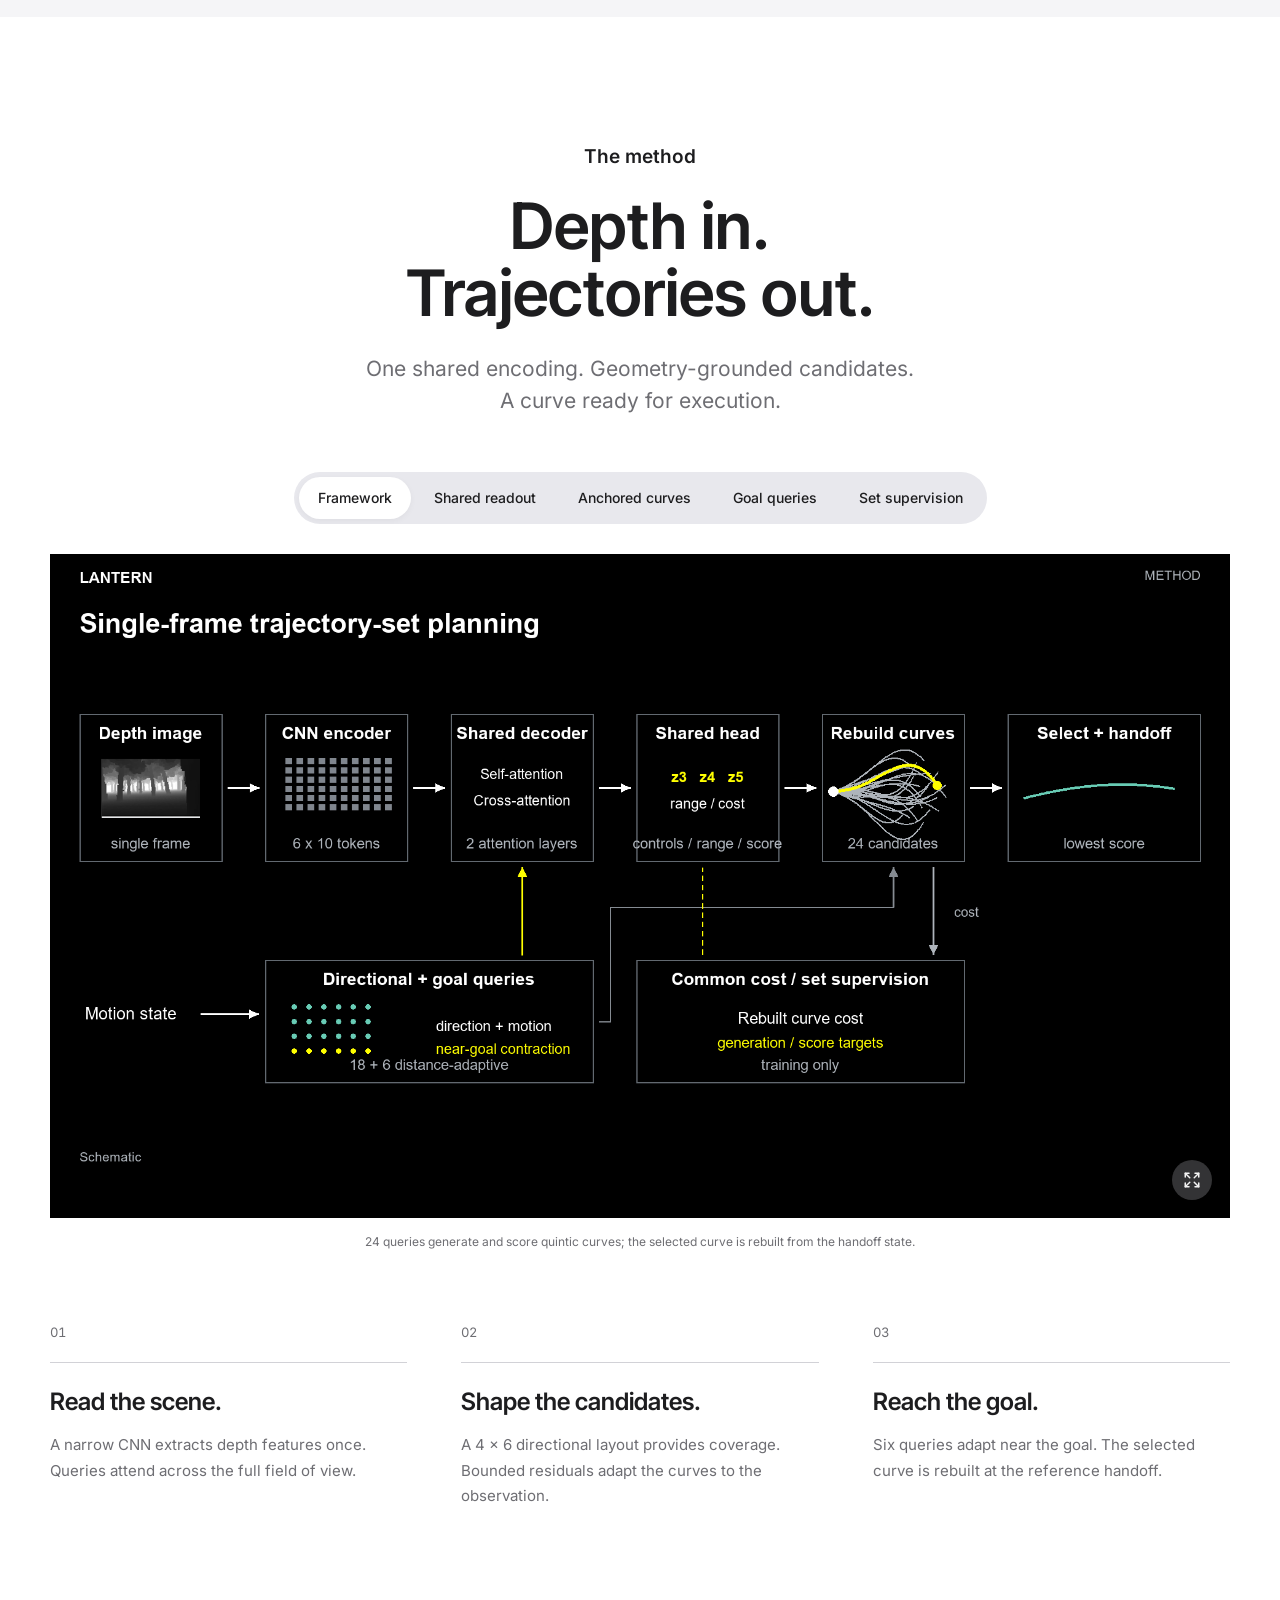
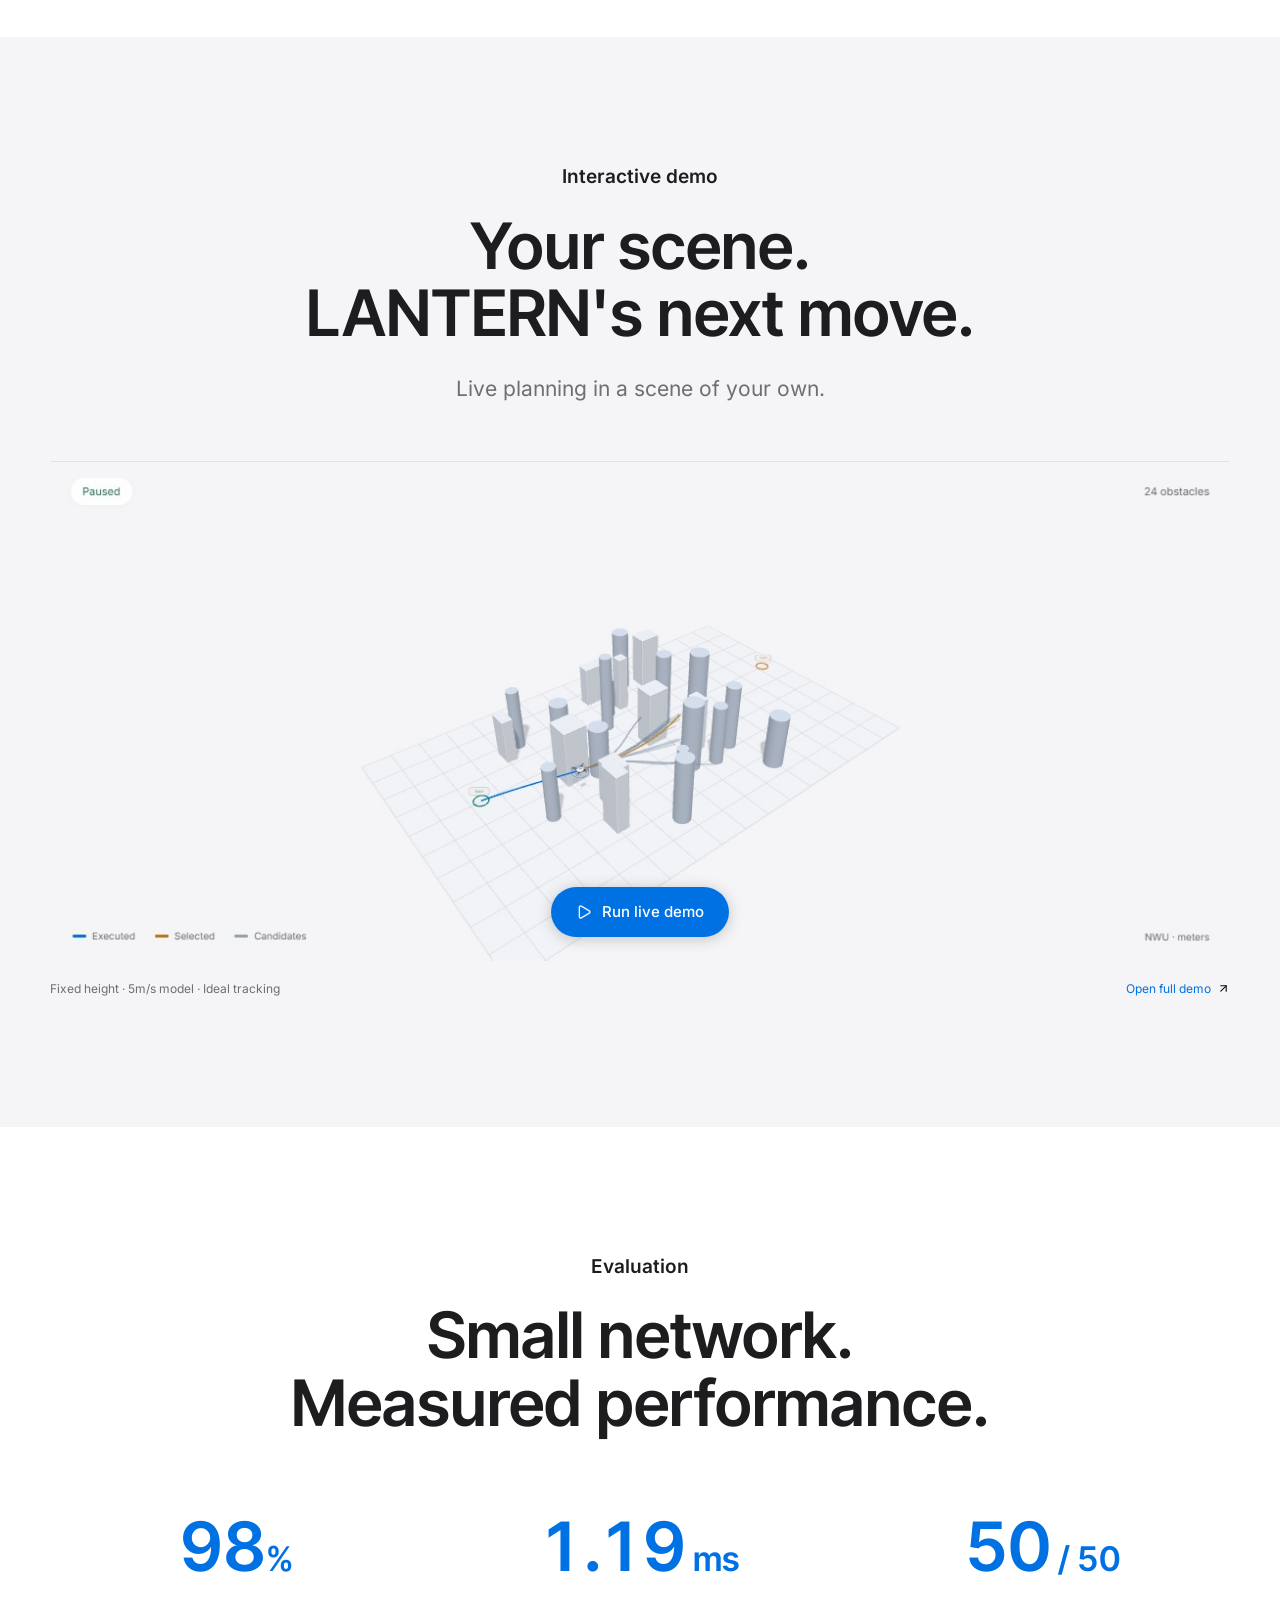
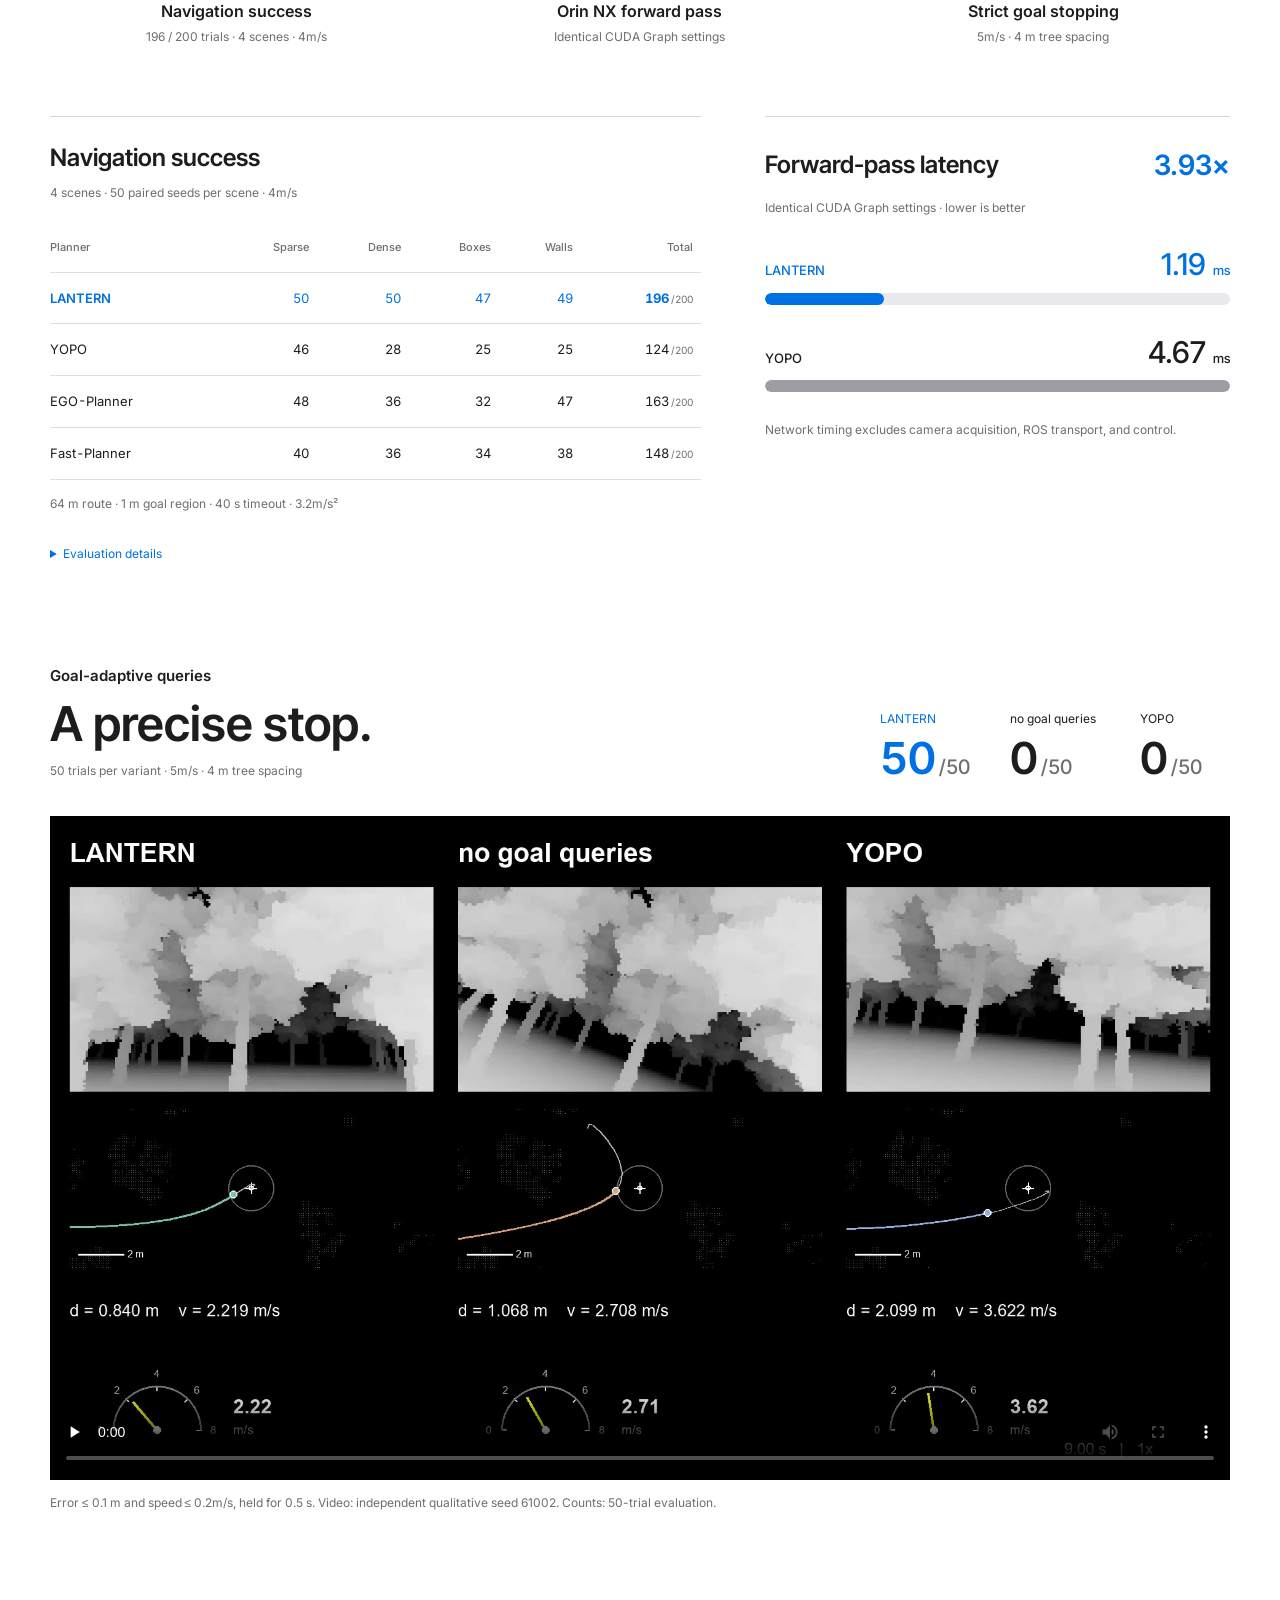
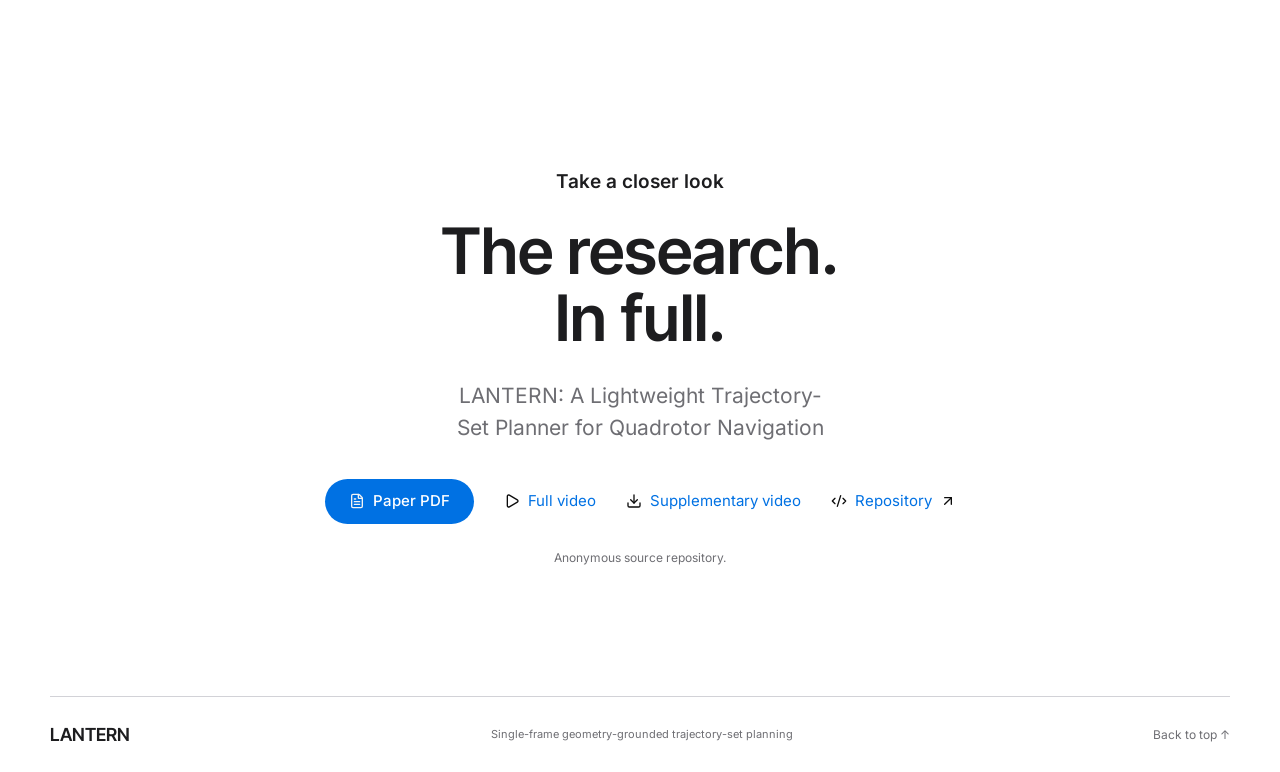
==== commit a2eab578: "Add the full video to the opening resource buttons" ====
--- a/index.html
+++ b/index.html
@@ -13,7 +13,7 @@
   <link rel="preload" href="assets/fonts/inter-tight-latin.woff2" as="font" type="font/woff2" crossorigin>
   <link rel="preload" href="assets/fonts/inter-latin.woff2" as="font" type="font/woff2" crossorigin>
   <link rel="stylesheet" href="assets/project-fonts.css?v=studio-20261114">
-  <link rel="stylesheet" href="style.css?v=demo-first-20261115">
+  <link rel="stylesheet" href="style.css?v=hero-video-20261119">
   <script src="project.js?v=film-page-20261115" defer></script>
 </head>
 <body>
@@ -42,9 +42,10 @@
         <h1 id="project-title">LANTERN</h1>
         <p class="paper-title">A Lightweight Trajectory-Set Planner<br> for Quadrotor Navigation</p>
         <p class="author-note">Anonymous authors</p>
-        <div class="paper-actions">
-          <a class="primary" href="assets/LANTERN_paper.pdf?v=paper-20261113-bce1fd978200" target="_blank" rel="noopener">Read the paper</a>
-          <a class="text-link" href="https://anonymous.4open.science/r/LANTERN-4944/" target="_blank" rel="noopener">Explore the code <img src="assets/arrow-up-right.svg" alt=""></a>
+        <div class="paper-actions" role="group" aria-label="Project resources">
+          <a class="paper-action paper-action-paper" href="assets/LANTERN_paper.pdf?v=paper-20261113-bce1fd978200" target="_blank" rel="noopener"><img src="assets/file-text.svg" alt="">Read paper</a>
+          <a class="paper-action paper-action-video" href="video.html"><img src="assets/play.svg" alt="">Video</a>
+          <a class="paper-action" href="https://anonymous.4open.science/r/LANTERN-4944/" target="_blank" rel="noopener"><img src="assets/code-xml.svg" alt="">Explore code</a>
         </div>
       </div>
       <div class="hero-media">
--- a/style.css
+++ b/style.css
@@ -53,13 +53,36 @@
 .explore-links a { display: flex; align-items: center; min-height: 44px; padding: 8px 14px; border-radius: 5px; font-size: 15px; }
 .explore-links a:hover, .explore-links a[aria-current="location"] { background: var(--band); color: var(--blue); }
 
-.hero { padding-top: 104px; padding-bottom: 44px; }
+.hero { padding-top: 100px; padding-bottom: 40px; }
 .paper-heading { text-align: center; }
 h1 { font-size: 88px; line-height: 1.05; font-weight: 600; }
 .paper-title { margin: 16px auto 0; font-family: var(--display); font-size: 28px; line-height: 1.25; font-weight: 500; text-wrap: balance; }
 .author-note { margin-top: 14px; font-size: 12px; color: var(--muted); }
-.paper-actions { display: flex; align-items: center; justify-content: center; flex-wrap: wrap; gap: 24px; margin-top: 21px; font-size: 15px; }
-.hero-media { position: relative; width: min(960px, calc(100% - 100px)); margin: 36px auto 0; background: #000; }
+.paper-actions { display: grid; grid-template-columns: repeat(3, minmax(0, 1fr)); gap: 10px; width: min(100%, 430px); margin: 24px auto 0; }
+.paper-action {
+  display: flex;
+  align-items: center;
+  justify-content: center;
+  gap: 8px;
+  min-height: 46px;
+  padding: 8px 6px;
+  border: 1px solid transparent;
+  border-radius: 999px;
+  background: var(--band);
+  color: var(--ink);
+  font-size: 14px;
+  font-weight: 500;
+  line-height: 1.25;
+  transition: background .2s, border-color .2s;
+}
+.paper-action img { width: 16px; height: 16px; flex: none; filter: brightness(0); opacity: .8; }
+.paper-action:hover { background: var(--fill); }
+.paper-action-paper { background: var(--blue); color: #fff; }
+.paper-action-paper img { filter: none; opacity: 1; }
+.paper-action-paper:hover { background: #0077ed; }
+.paper-action-video { background: #fff; border-color: var(--line); }
+.paper-action-video:hover { background: var(--band); border-color: var(--muted); }
+.hero-media { position: relative; width: min(960px, calc(100% - 100px)); margin: 30px auto 0; background: #000; }
 .hero-film-link { display: block; }
 #hero-video { width: 100%; aspect-ratio: 16/9; object-fit: contain; }
 .hero-media-label { position: absolute; left: 24px; bottom: 24px; display: flex; flex-direction: column; padding: 10px 14px; background: #0009; color: #fff; font-size: 13px; line-height: 1.5; backdrop-filter: blur(10px); }
@@ -175,13 +198,13 @@
 .skip-link:focus { top: 12px; }
 .sr-only { position: absolute; width: 1px; height: 1px; padding: 0; margin: -1px; overflow: hidden; clip: rect(0,0,0,0); white-space: nowrap; border: 0; }
 @media (min-width: 1001px) {
-  .hero-media { width: min(960px, calc((100svh - 590px) * 16 / 9)); min-width: 400px; }
+  .hero-media { width: clamp(400px, calc((100svh - 510px) * 16 / 9), 960px); }
 }
 @media (min-width: 1001px) and (max-height: 850px) {
   .hero { padding-top: 92px; padding-bottom: 28px; }
   h1 { font-size: 72px; }
   .paper-title { font-size: 24px; }
-  .hero-media { width: min(580px, calc((100svh - 510px) * 16 / 9)); min-width: 320px; }
+  .hero-media { width: clamp(320px, calc((100svh - 450px) * 16 / 9), 580px); }
   #overview { padding-top: 40px; }
 }
 @media (min-width: 1600px) {
@@ -216,14 +239,14 @@
   nav { gap: 5px; font-size: 11px; }
   nav > a, .explore-menu summary { padding-inline: 10px; height: 32px; gap: 6px; }
   .explore-links { right: 0; width: min(270px, calc(100vw - 24px)); top: 60px; }
-  .hero { padding-top: 96px; padding-bottom: 36px; }
+  .hero { padding-top: 88px; padding-bottom: 32px; }
   h1 { font-size: 56px; line-height: 1.05; }
   .paper-title { font-size: 23px; line-height: 1.3; margin-top: 16px; }
   .paper-title br { display: none; }
   .author-note { margin-top: 14px; font-size: 11px; }
-  .paper-actions { gap: 19px; font-size: 13px; margin-top: 22px; }
+  .paper-actions { margin-top: 20px; }
   .primary { min-height: 42px; padding: 10px 18px; font-size: 14px; }
-  .hero-media { width: calc(100% - 40px); margin-top: 32px; }
+  .hero-media { width: calc(100% - 40px); margin-top: 24px; }
   .hero-media-label { left: 12px; bottom: 12px; padding: 7px 10px; font-size: 11px; }
   .hero-media-label span:last-child { font-size: 10px; }
   #hero-playback { right: 12px; bottom: 12px; }
@@ -280,11 +303,15 @@
   footer { flex-wrap: wrap; gap: 20px; padding-block: 24px; }
   footer p { order: 3; width: 100%; font-size: 10px; }
 }
+@media (max-width: 440px) {
+  .paper-actions { gap: 6px; }
+  .paper-action { gap: 4px; min-height: 44px; padding-inline: 2px; font-size: 12px; }
+  .paper-action img { width: 14px; height: 14px; }
+}
 @media (max-width: 374px) {
   h1 { font-size: 50px; }
   h2 { font-size: 36px; }
   .paper-title { font-size: 21px; }
-  .paper-actions { gap: 15px; font-size: 12px; }
   .key-facts b { font-size: 33px; }
   .key-facts b span { font-size: 21px; }
 }
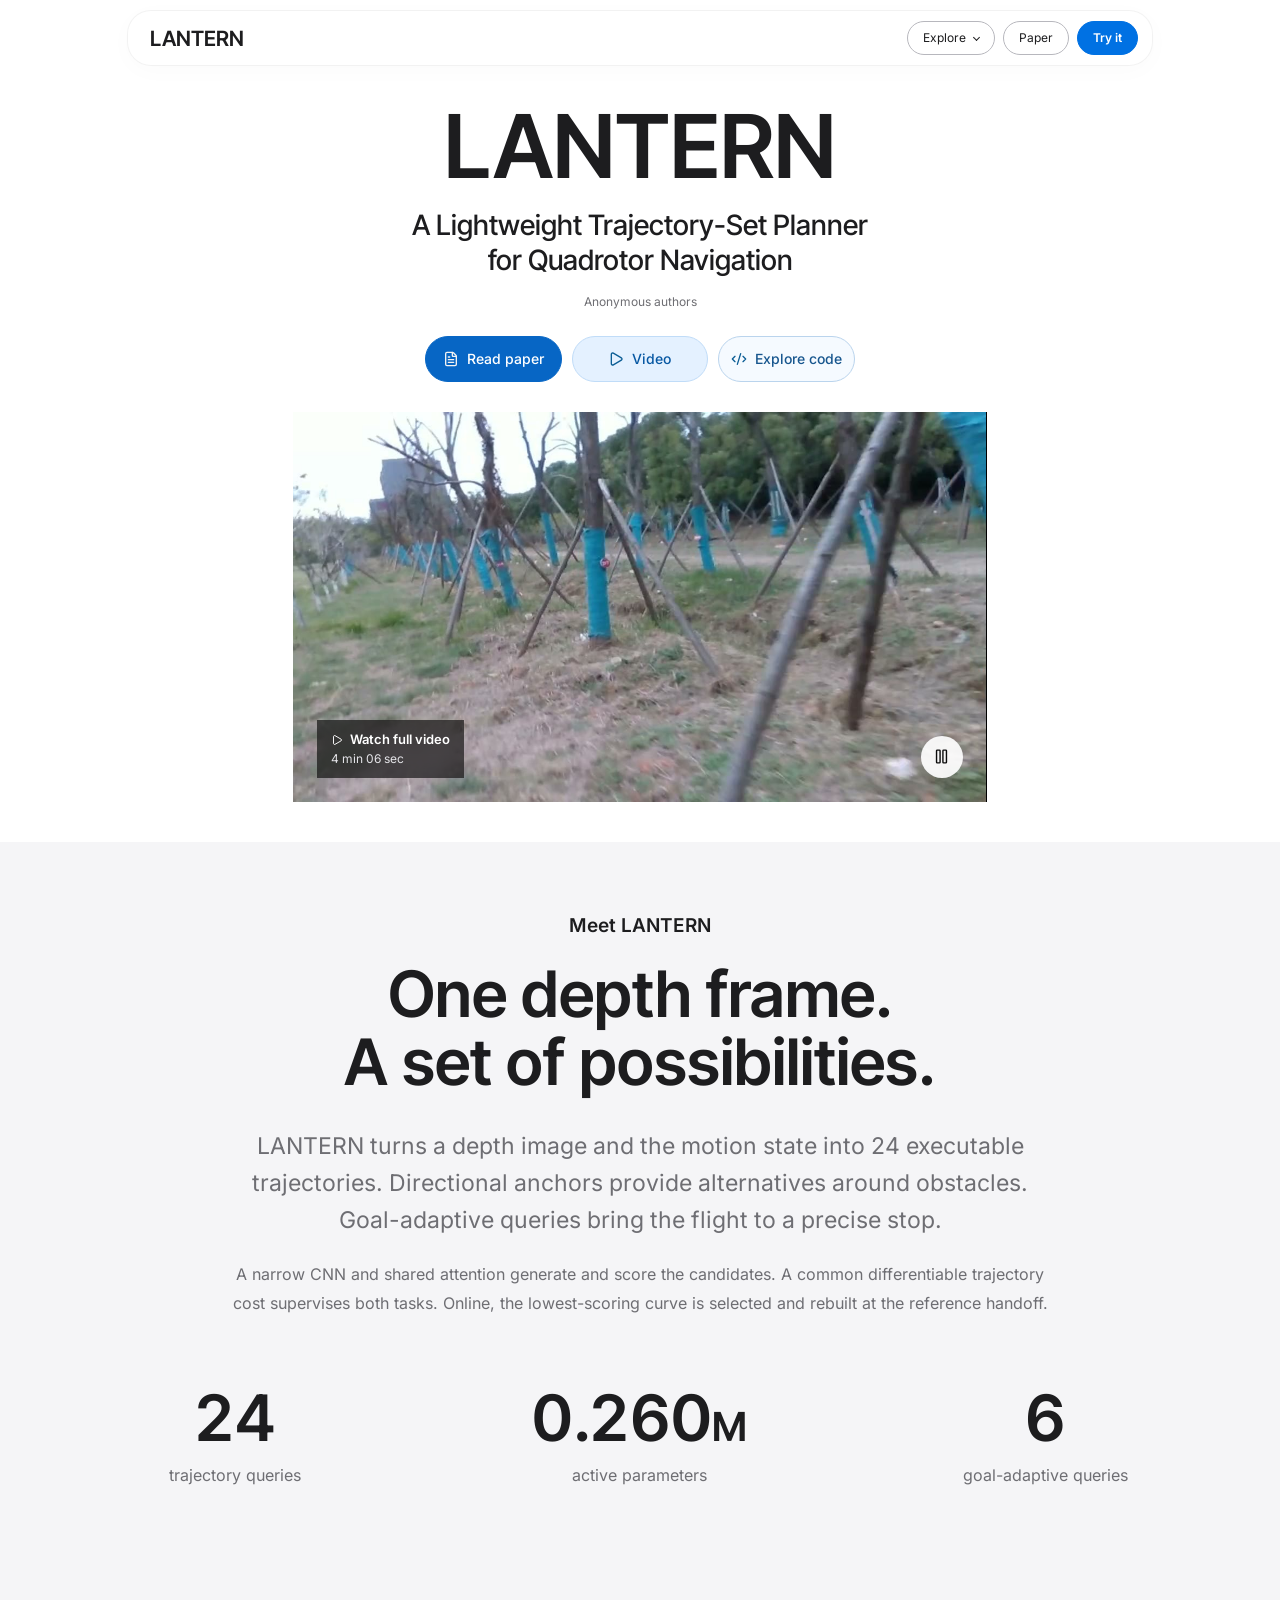
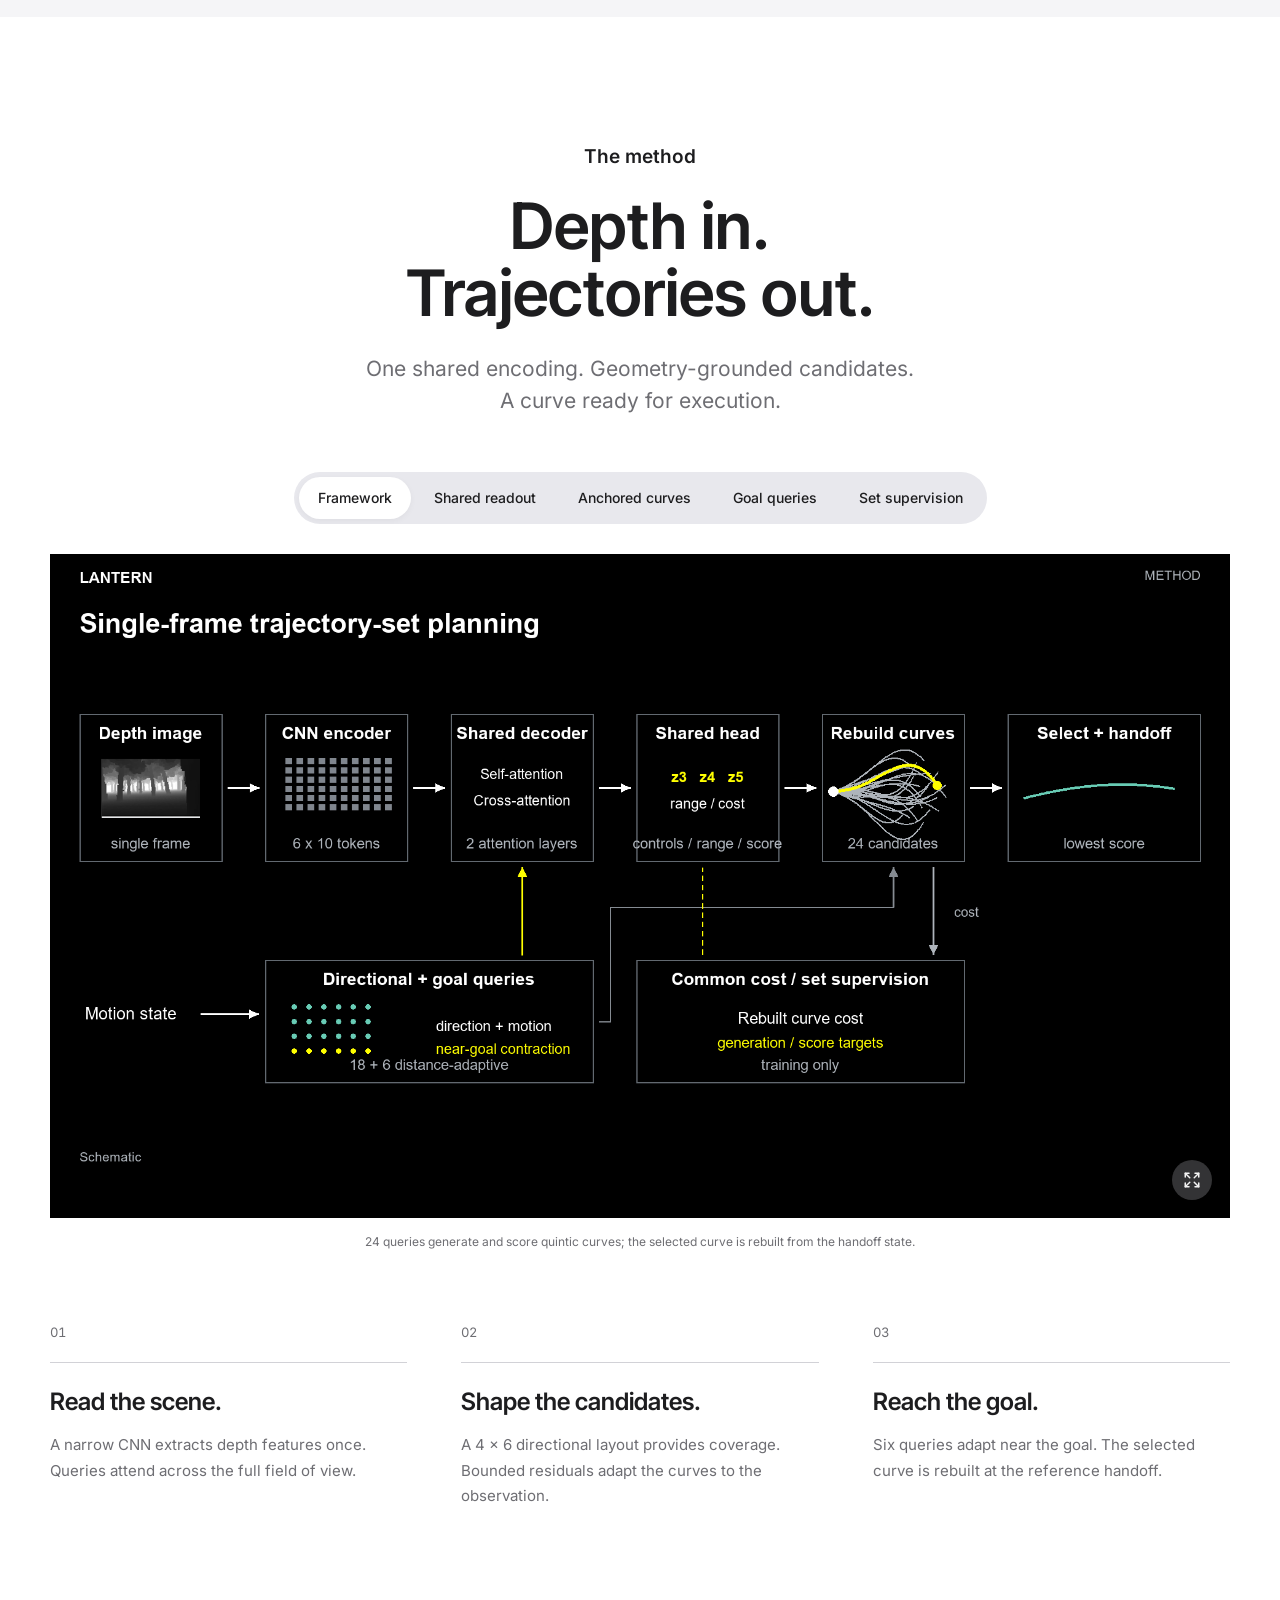
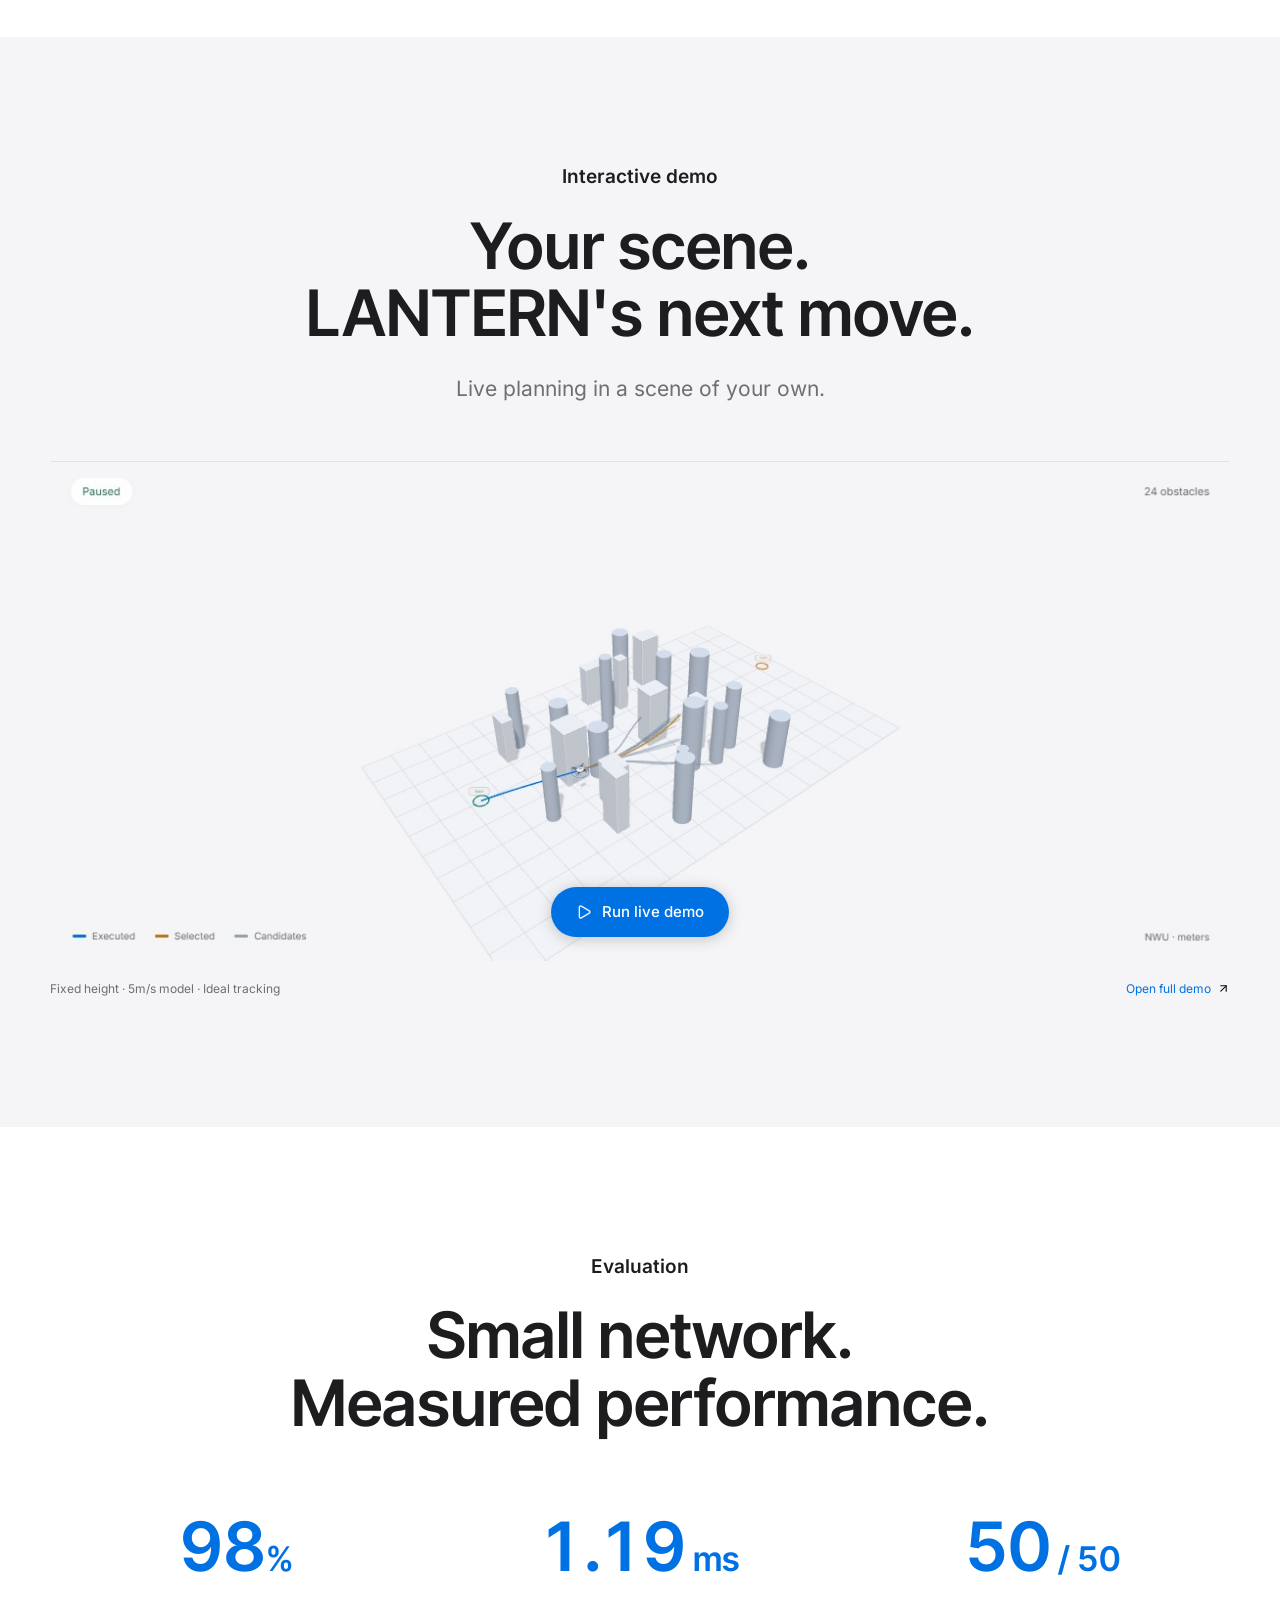
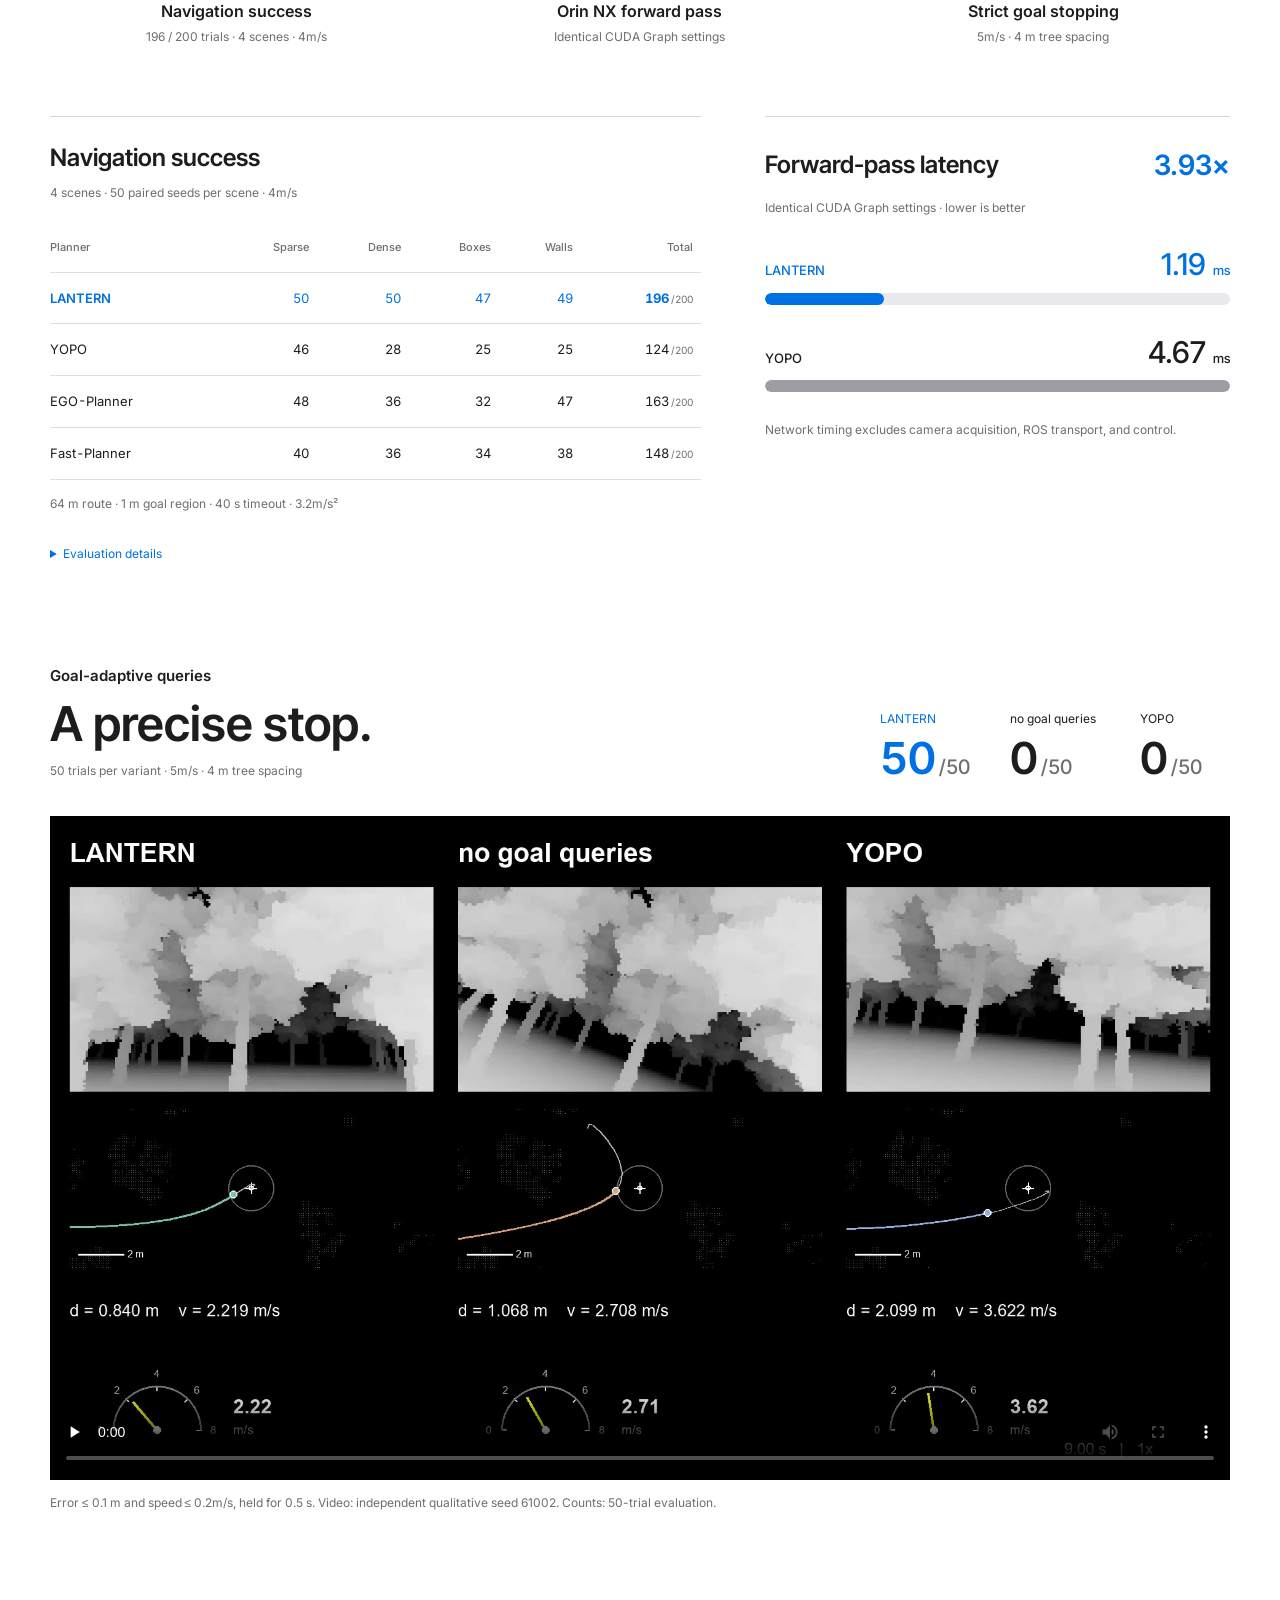
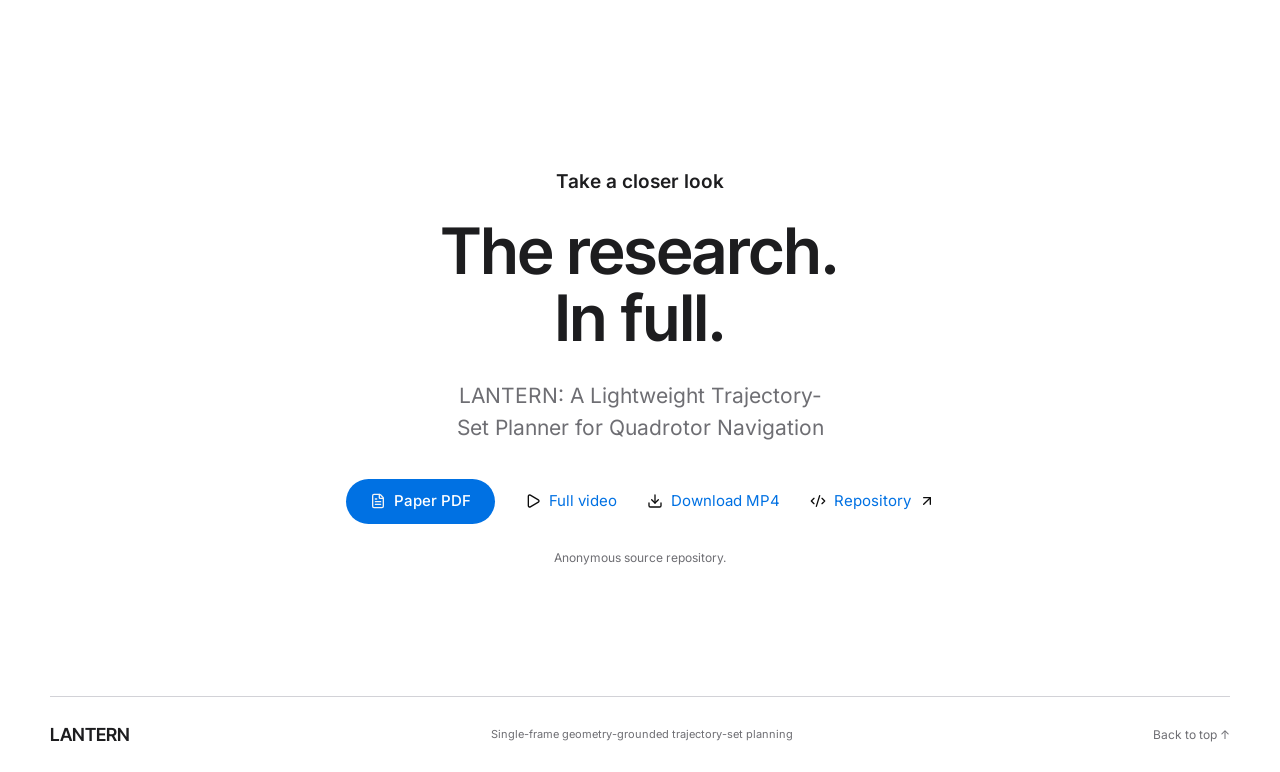
==== commit 44eda7e0: "Update the submission paper and offer MP4-only video downloads" ====
--- a/index.html
+++ b/index.html
@@ -13,7 +13,7 @@
   <link rel="preload" href="assets/fonts/inter-tight-latin.woff2" as="font" type="font/woff2" crossorigin>
   <link rel="preload" href="assets/fonts/inter-latin.woff2" as="font" type="font/woff2" crossorigin>
   <link rel="stylesheet" href="assets/project-fonts.css?v=studio-20261114">
-  <link rel="stylesheet" href="style.css?v=hero-video-20261119">
+  <link rel="stylesheet" href="style.css?v=submission-blue-20261119">
   <script src="project.js?v=film-page-20261115" defer></script>
 </head>
 <body>
@@ -32,7 +32,7 @@
           <a href="#resources">Resources</a>
         </div>
       </details>
-      <a class="nav-paper" href="assets/LANTERN_paper.pdf?v=paper-20261113-bce1fd978200" target="_blank" rel="noopener">Paper</a>
+      <a class="nav-paper" href="assets/LANTERN_paper.pdf?v=paper-20261119-74c6b0fe5b61" target="_blank" rel="noopener">Paper</a>
       <a class="nav-try" href="#demo">Try it</a>
     </nav>
   </header>
@@ -43,7 +43,7 @@
         <p class="paper-title">A Lightweight Trajectory-Set Planner<br> for Quadrotor Navigation</p>
         <p class="author-note">Anonymous authors</p>
         <div class="paper-actions" role="group" aria-label="Project resources">
-          <a class="paper-action paper-action-paper" href="assets/LANTERN_paper.pdf?v=paper-20261113-bce1fd978200" target="_blank" rel="noopener"><img src="assets/file-text.svg" alt="">Read paper</a>
+          <a class="paper-action paper-action-paper" href="assets/LANTERN_paper.pdf?v=paper-20261119-74c6b0fe5b61" target="_blank" rel="noopener"><img src="assets/file-text.svg" alt="">Read paper</a>
           <a class="paper-action paper-action-video" href="video.html"><img src="assets/play.svg" alt="">Video</a>
           <a class="paper-action" href="https://anonymous.4open.science/r/LANTERN-4944/" target="_blank" rel="noopener"><img src="assets/code-xml.svg" alt="">Explore code</a>
         </div>
@@ -159,9 +159,9 @@
       <h2 id="resources-heading">The research.<br>In full.</h2>
       <p>LANTERN: A Lightweight Trajectory-Set Planner for Quadrotor Navigation</p>
       <div class="resource-links">
-        <a class="primary" href="assets/LANTERN_paper.pdf?v=paper-20261113-bce1fd978200" target="_blank" rel="noopener"><img src="assets/file-text.svg" alt="">Paper PDF</a>
+        <a class="primary" href="assets/LANTERN_paper.pdf?v=paper-20261119-74c6b0fe5b61" target="_blank" rel="noopener"><img src="assets/file-text.svg" alt="">Paper PDF</a>
         <a href="video.html"><img src="assets/play.svg" alt="">Full video</a>
-        <a href="assets/LANTERN_multimedia.zip?v=arrival-cut-v13-20261113" download><img src="assets/download.svg" alt="">Supplementary video</a>
+        <a href="assets/LANTERN_video.mp4?v=arrival-cut-v13-20261113" download><img src="assets/download.svg" alt="">Download MP4</a>
         <a href="https://anonymous.4open.science/r/LANTERN-4944/" target="_blank" rel="noopener"><img src="assets/code-xml.svg" alt="">Repository <img src="assets/arrow-up-right.svg" alt=""></a>
       </div>
       <p class="figure-caption">Anonymous source repository.</p>
--- a/style.css
+++ b/style.css
@@ -66,22 +66,22 @@
   gap: 8px;
   min-height: 46px;
   padding: 8px 6px;
-  border: 1px solid transparent;
+  border: 1px solid #bad4ed;
   border-radius: 999px;
-  background: var(--band);
-  color: var(--ink);
+  background: #f5faff;
+  color: #17568e;
   font-size: 14px;
   font-weight: 500;
   line-height: 1.25;
   transition: background .2s, border-color .2s;
 }
-.paper-action img { width: 16px; height: 16px; flex: none; filter: brightness(0); opacity: .8; }
-.paper-action:hover { background: var(--fill); }
-.paper-action-paper { background: var(--blue); color: #fff; }
-.paper-action-paper img { filter: none; opacity: 1; }
-.paper-action-paper:hover { background: #0077ed; }
-.paper-action-video { background: #fff; border-color: var(--line); }
-.paper-action-video:hover { background: var(--band); border-color: var(--muted); }
+.paper-action img { width: 16px; height: 16px; flex: none; filter: brightness(0) saturate(100%) invert(27%) sepia(58%) saturate(1051%) hue-rotate(169deg); }
+.paper-action:hover { background: #e6f2ff; border-color: #8ab8e3; }
+.paper-action-paper { background: #0766c5; border-color: #0766c5; color: #fff; }
+.paper-action-paper img { filter: none; }
+.paper-action-paper:hover { background: #0055ac; border-color: #0055ac; }
+.paper-action-video { background: #e4f1ff; border-color: #c0dcf8; color: #0758a3; }
+.paper-action-video:hover { background: #cfe7ff; border-color: #9dc8ef; }
 .hero-media { position: relative; width: min(960px, calc(100% - 100px)); margin: 30px auto 0; background: #000; }
 .hero-film-link { display: block; }
 #hero-video { width: 100%; aspect-ratio: 16/9; object-fit: contain; }
